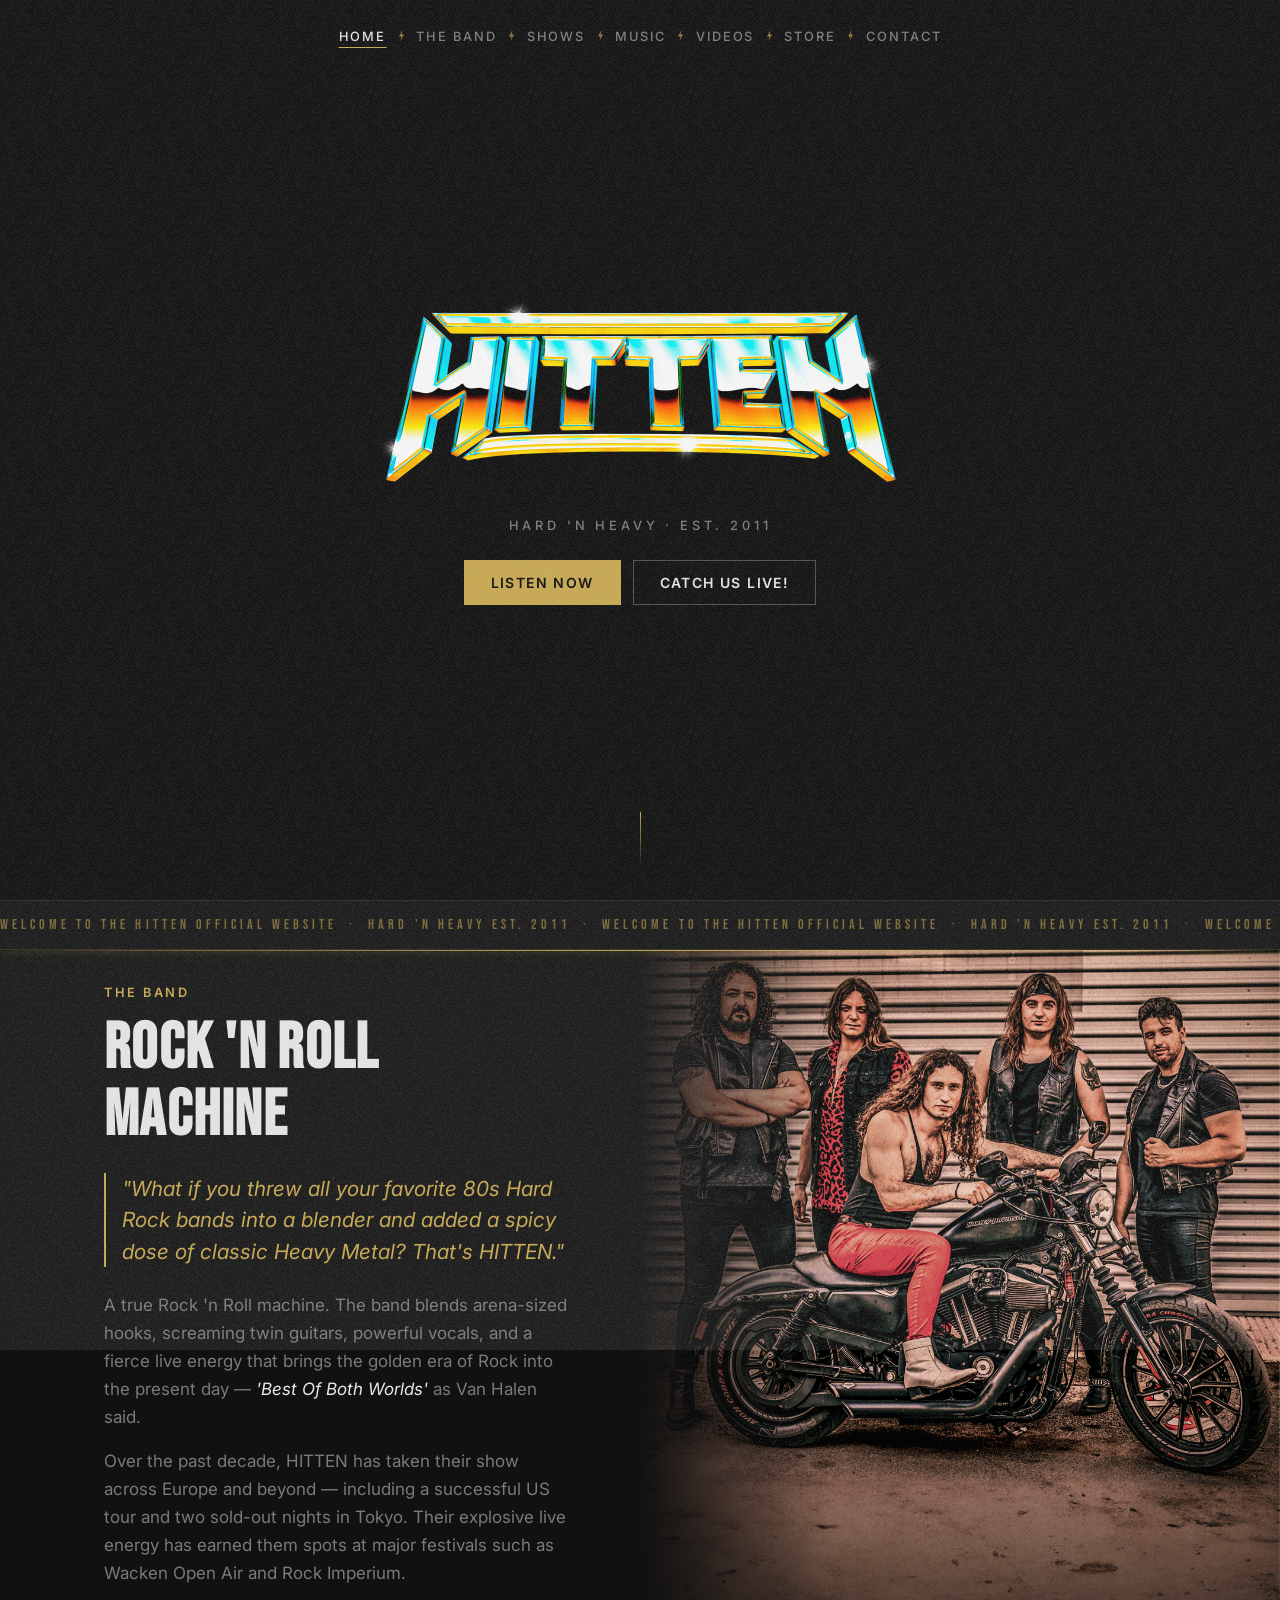
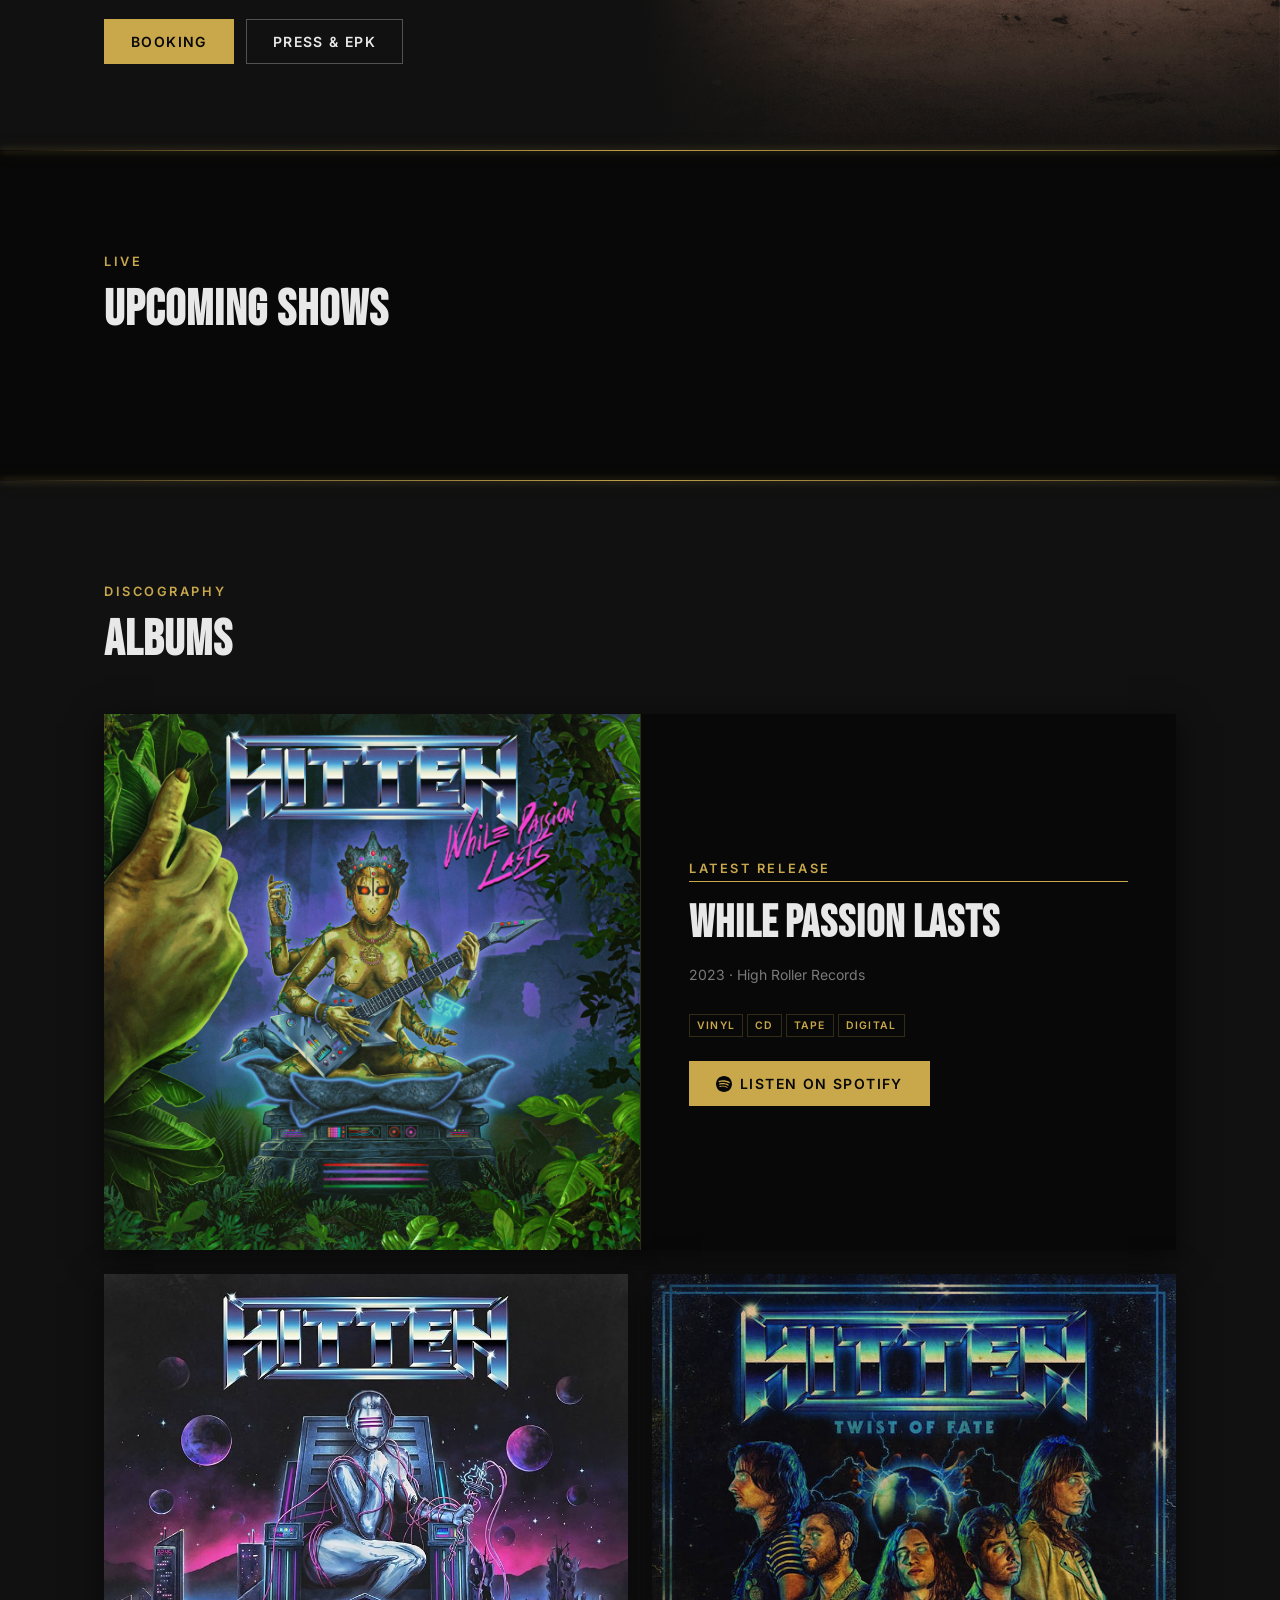
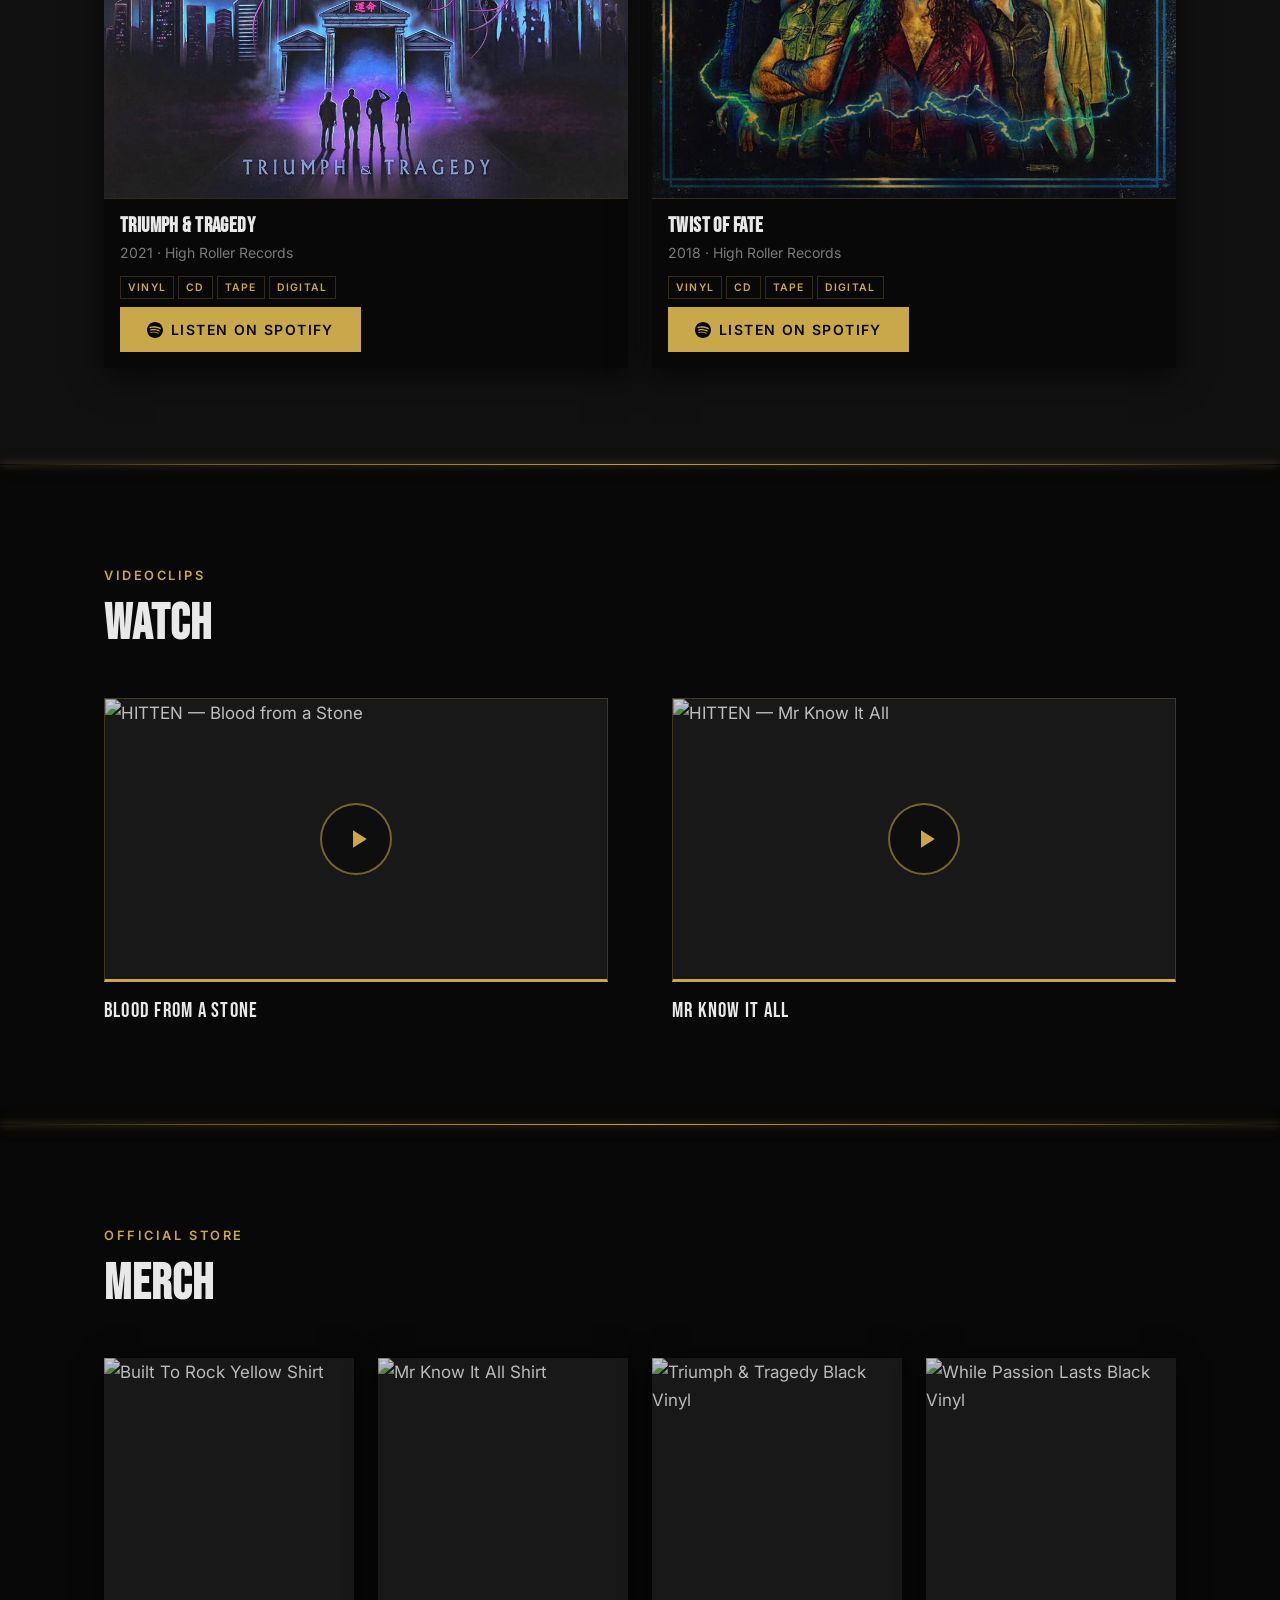
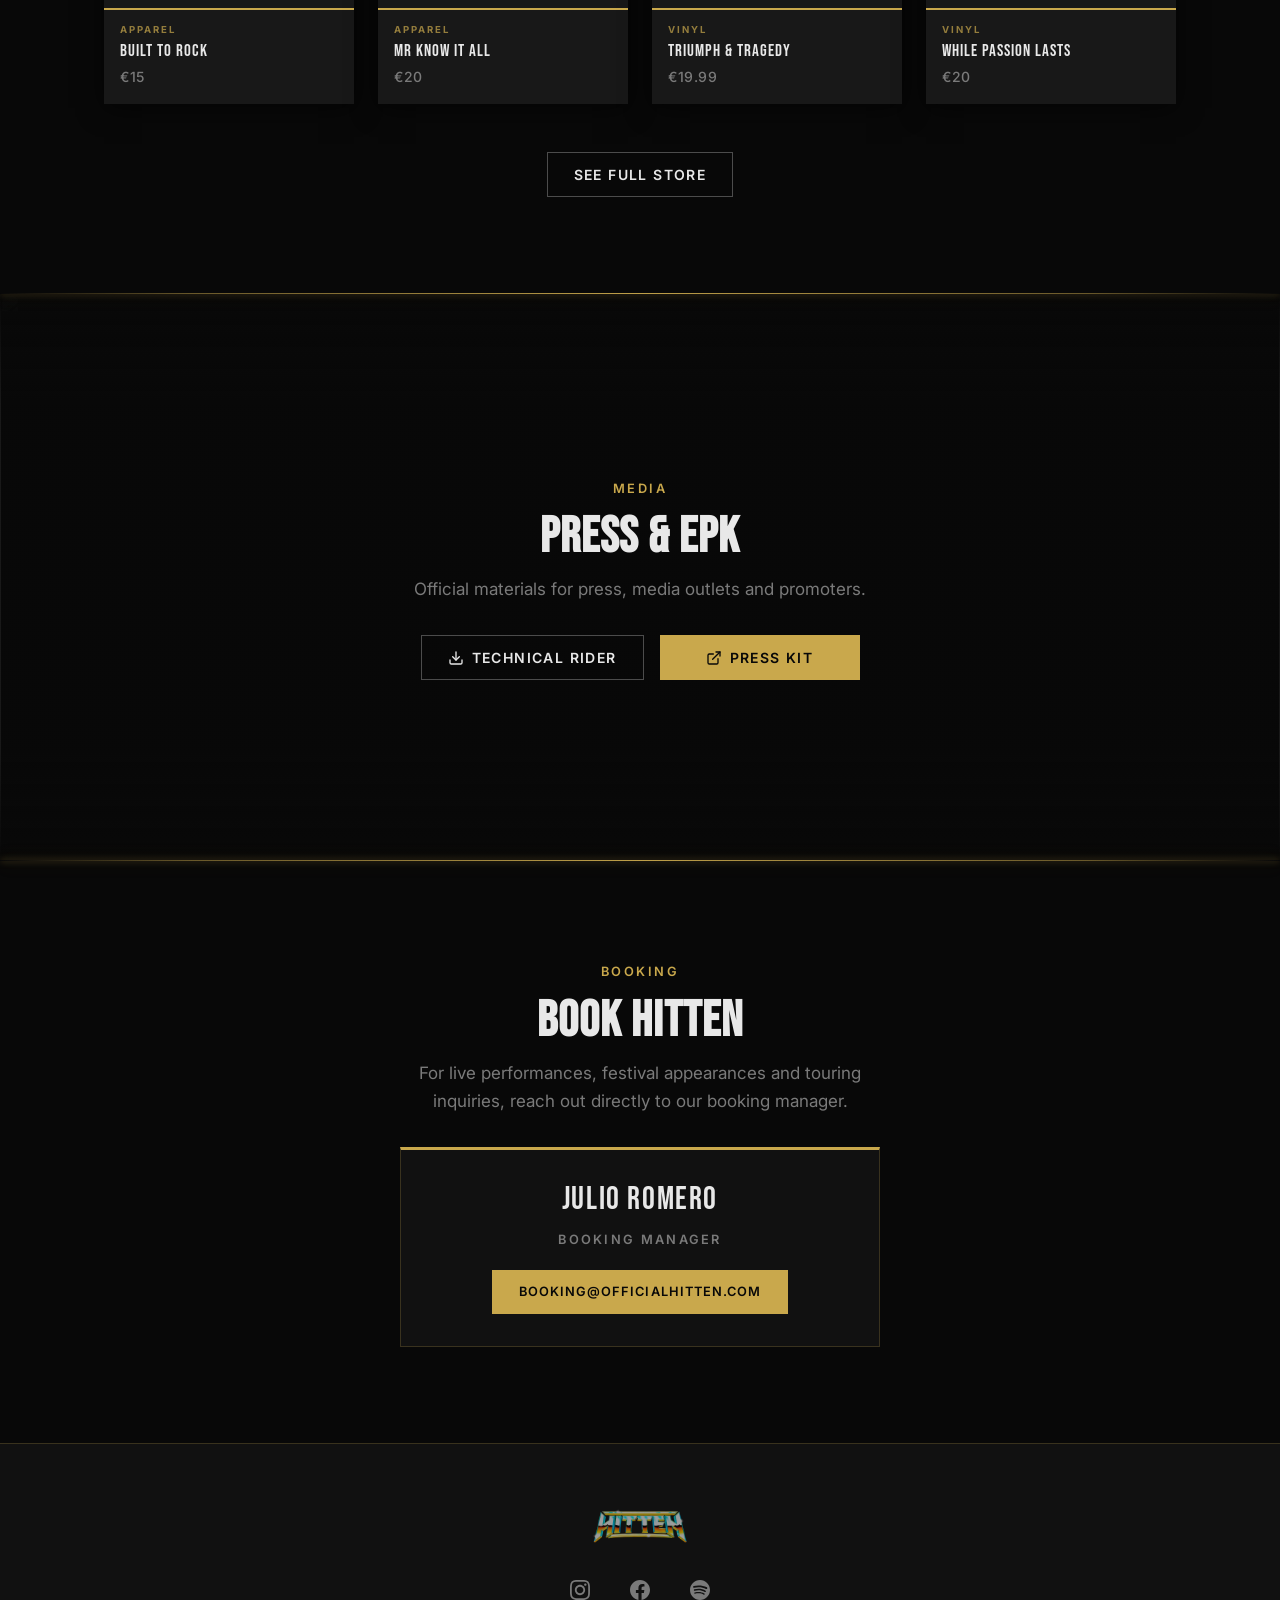
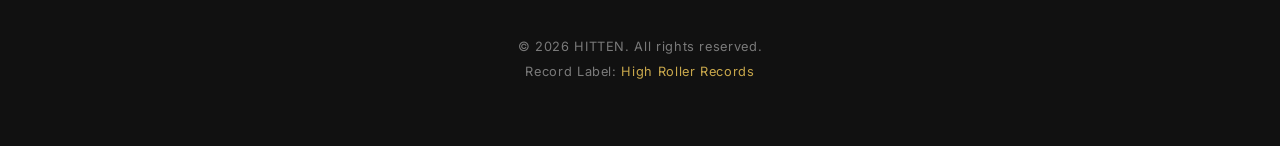
==== index.html @ b56bbcdf "Mobile: añadir nav hamburguesa con label Menu centrado y menú translúcido - Eliminar regla que ocult" ====
<!DOCTYPE html>
<html lang="en">
<head>
    <meta charset="UTF-8">
    <meta name="viewport" content="width=device-width, initial-scale=1.0">
    <title>HITTEN — Official Site</title>
    <meta name="description" content="Official website of HITTEN — Heavy Metal from Madrid. Albums, live shows, and more.">
    <meta property="og:title" content="HITTEN — Official Site">
    <meta property="og:description" content="Official website of HITTEN — Heavy Metal from Madrid. Albums, live shows, and more.">
    <meta property="og:image" content="https://www.officialhitten.com/assets/2.jpg">
    <meta property="og:url" content="https://www.officialhitten.com">
    <meta property="og:type" content="website">
    <link rel="preconnect" href="https://fonts.googleapis.com">
    <link rel="preconnect" href="https://fonts.gstatic.com" crossorigin>
    <link href="https://fonts.googleapis.com/css2?family=Bebas+Neue&family=Inter:wght@300;400;500;600&display=swap" rel="stylesheet">
    <link rel="preload" as="image" href="assets/logoweb.png">
    <link rel="stylesheet" href="style.css">
</head>
<body>

    <!-- ═══ NAVBAR ═══ -->
    <nav id="navbar" role="navigation" aria-label="Main navigation">
        <div class="nav-inner">
            <ul class="nav-links" role="list">
                <li><a href="#home"   class="nav-link">Home</a></li>
                <li class="nav-bolt" aria-hidden="true"><svg width="6" height="11" viewBox="0 0 6 11" fill="currentColor"><path d="M3.8 0 .5 6.5H3L1.8 11 5.5 4.5H3L3.8 0Z"/></svg></li>
                <li><a href="#bio"    class="nav-link">The Band</a></li>
                <li class="nav-bolt" aria-hidden="true"><svg width="6" height="11" viewBox="0 0 6 11" fill="currentColor"><path d="M3.8 0 .5 6.5H3L1.8 11 5.5 4.5H3L3.8 0Z"/></svg></li>
                <li><a href="#shows"  class="nav-link">Shows</a></li>
                <li class="nav-bolt" aria-hidden="true"><svg width="6" height="11" viewBox="0 0 6 11" fill="currentColor"><path d="M3.8 0 .5 6.5H3L1.8 11 5.5 4.5H3L3.8 0Z"/></svg></li>
                <li><a href="#music"  class="nav-link">Music</a></li>
                <li class="nav-bolt" aria-hidden="true"><svg width="6" height="11" viewBox="0 0 6 11" fill="currentColor"><path d="M3.8 0 .5 6.5H3L1.8 11 5.5 4.5H3L3.8 0Z"/></svg></li>
                <li><a href="#videos" class="nav-link">Videos</a></li>
                <li class="nav-bolt" aria-hidden="true"><svg width="6" height="11" viewBox="0 0 6 11" fill="currentColor"><path d="M3.8 0 .5 6.5H3L1.8 11 5.5 4.5H3L3.8 0Z"/></svg></li>
                <li><a href="#merch" class="nav-link">Store</a></li>
                <li class="nav-bolt" aria-hidden="true"><svg width="6" height="11" viewBox="0 0 6 11" fill="currentColor"><path d="M3.8 0 .5 6.5H3L1.8 11 5.5 4.5H3L3.8 0Z"/></svg></li>
                <li><a href="#booking" class="nav-link">Contact</a></li>
            </ul>
            <button class="nav-burger" id="navBurger"
                    aria-label="Open menu"
                    aria-expanded="false"
                    aria-controls="mobileMenu">
                <span class="burger-icon">
                    <span></span><span></span><span></span>
                </span>
                <span class="burger-label">Menu</span>
            </button>
        </div>
    </nav>

    <!-- ═══ MOBILE MENU ═══ -->
    <div class="mobile-menu" id="mobileMenu" aria-hidden="true">
        <ul role="list">
            <li><a href="#bio"    class="mobile-link">The Band</a></li>
            <li><a href="#shows"  class="mobile-link">Shows</a></li>
            <li><a href="#music"  class="mobile-link">Music</a></li>
            <li><a href="#videos" class="mobile-link">Videos</a></li>
            <li><a href="#merch"    class="mobile-link">Store</a></li>
            <li><a href="#booking"  class="mobile-link">Contact</a></li>
        </ul>
        <div class="mobile-socials">
            <a href="https://www.instagram.com/hittenofficial/" target="_blank" rel="noopener" aria-label="Instagram">Instagram</a>
            <a href="https://www.facebook.com/hittenofficial/" target="_blank" rel="noopener" aria-label="Facebook">Facebook</a>
            <a href="https://open.spotify.com/intl-es/artist/78LVpk0xhPtf6ptfZjaw5h" target="_blank" rel="noopener" aria-label="Spotify">Spotify</a>
        </div>
    </div>

    <main>

        <!-- ═══ HERO ═══ -->
        <section id="home" class="hero">
            <video class="hero-video" autoplay muted loop playsinline preload="auto">
                <source src="assets/video/background2.mp4" type="video/mp4">
            </video>
            <div class="hero-overlay"></div>
            <div class="hero-content">
                <img src="assets/logoweb.png"
                     alt="HITTEN"
                     class="hero-logo"
                     loading="eager">
                <p class="hero-sub">Hard 'n Heavy · Est. 2011</p>
                <div class="hero-actions">
                    <a href="#music" class="btn btn-primary">Listen Now</a>
                    <a href="#shows" class="btn btn-outline">Catch Us Live!</a>
                </div>
            </div>
            <a href="#bio" class="scroll-cue" aria-label="Scroll down">
                <div class="scroll-cue-line"></div>
            </a>
        </section>

        <!-- ═══ MARQUEE ═══ -->
        <div class="marquee-bar" aria-hidden="true">
            <div class="marquee-track">
                <span>Welcome to the HITTEN official website&nbsp;&nbsp;·&nbsp;&nbsp;Hard 'n Heavy EST. 2011&nbsp;&nbsp;·&nbsp;&nbsp;Welcome to the HITTEN official website&nbsp;&nbsp;·&nbsp;&nbsp;Hard 'n Heavy EST. 2011&nbsp;&nbsp;·&nbsp;&nbsp;Welcome to the HITTEN official website&nbsp;&nbsp;·&nbsp;&nbsp;Hard 'n Heavy EST. 2011&nbsp;&nbsp;·&nbsp;&nbsp;</span>
                <span>Welcome to the HITTEN official website&nbsp;&nbsp;·&nbsp;&nbsp;Hard 'n Heavy EST. 2011&nbsp;&nbsp;·&nbsp;&nbsp;Welcome to the HITTEN official website&nbsp;&nbsp;·&nbsp;&nbsp;Hard 'n Heavy EST. 2011&nbsp;&nbsp;·&nbsp;&nbsp;Welcome to the HITTEN official website&nbsp;&nbsp;·&nbsp;&nbsp;Hard 'n Heavy EST. 2011&nbsp;&nbsp;·&nbsp;&nbsp;</span>
            </div>
        </div>

        <!-- ═══ BIO ═══ -->
        <section id="bio" class="bio section">
            <div class="bio-inner">
                <div class="bio-text reveal">
                    <span class="label">The Band</span>
                    <h2>Rock 'n Roll<br>Machine</h2>
                    <blockquote class="bio-quote">
                        "What if you threw all your favorite 80s Hard Rock bands into a blender and added a spicy dose of classic Heavy Metal? That's HITTEN."
                    </blockquote>
                    <p>A true Rock 'n Roll machine. The band blends arena-sized hooks, screaming twin guitars, powerful vocals, and a fierce live energy that brings the golden era of Rock into the present day — <em>'Best Of Both Worlds'</em> as Van Halen said.</p>
                    <p>Over the past decade, HITTEN has taken their show across Europe and beyond — including a successful US tour and two sold-out nights in Tokyo. Their explosive live energy has earned them spots at major festivals such as Wacken Open Air and Rock Imperium.</p>
                    <div class="bio-actions">
                        <a href="#booking" class="btn btn-primary">Booking</a>
                        <a href="#press" class="btn btn-outline">Press & EPK</a>
                    </div>
                </div>
                <div class="bio-photo reveal reveal-delay">
                    <img src="assets/theband.png" alt="HITTEN band photo" loading="lazy">
                    <div class="bio-photo-fade"></div>
                </div>
            </div>
        </section>

        <!-- ═══ SHOWS ═══ -->
        <section id="shows" class="shows section">
            <div class="container">
                <div class="section-header reveal">
                    <span class="label">Live</span>
                    <h2>Upcoming Shows</h2>
                </div>
                <div class="shows-body reveal">
                    <div class="bit-widget-initializer"
                         data-artist-name="hitten"
                         data-display-local-dates="false"
                         data-display-past-dates="false"
                         data-auto-style="false"
                         data-link-color="#c9a84c"
                         data-background-color="rgba(0,0,0,0)"
                         data-display-limit="15"
                         data-link-text-color="#c9a84c"
                         data-display-lineup="true"
                         data-display-start-time="true"
                         data-social-share-icon="false"
                         data-advanced-settings="false"
                         data-lang="en"
                         data-font-color="#e8e8e8"
                         data-text-color="#e8e8e8"
                         data-widget-background-color="rgba(0,0,0,0)"
                         data-id="hitten"
                         data-background-flat="true"
                         data-background-gradient="false"
                         data-display-avatar="false">
                    </div>
                </div>
            </div>
        </section>

        <!-- ═══ MUSIC ═══ -->
        <section id="music" class="music section">
            <div class="container">
                <div class="section-header reveal">
                    <span class="label">Discography</span>
                    <h2>Albums</h2>
                </div>
                <div class="albums-grid">

                    <!-- FEATURED: álbum más reciente -->
                    <article class="album-card album-featured reveal">
                        <div class="album-cover">
                            <img src="assets/albums/a3026073708_10.jpg" alt="While Passion Lasts" loading="lazy">
                        </div>
                        <div class="album-info">
                            <span class="album-badge">Latest Release</span>
                            <h3>While Passion Lasts</h3>
                            <span class="album-meta">2023 · High Roller Records</span>
                            <div class="album-formats">
                                <span class="format-tag">Vinyl</span>
                                <span class="format-tag">CD</span>
                                <span class="format-tag">Tape</span>
                                <span class="format-tag">Digital</span>
                            </div>
                            <a href="https://open.spotify.com/intl-es/artist/78LVpk0xhPtf6ptfZjaw5h"
                               target="_blank" rel="noopener"
                               class="btn btn-primary album-cta">
                                <svg viewBox="0 0 24 24" fill="currentColor" aria-hidden="true" width="16" height="16"><path d="M12 0C5.4 0 0 5.4 0 12s5.4 12 12 12 12-5.4 12-12S18.66 0 12 0zm5.521 17.34c-.24.359-.66.48-1.021.24-2.82-1.74-6.36-2.101-10.561-1.141-.418.122-.779-.179-.899-.539-.12-.421.18-.78.54-.9 4.56-1.021 8.52-.6 11.64 1.32.42.18.479.659.301 1.02zm1.44-3.3c-.301.42-.841.6-1.262.3-3.239-1.98-8.159-2.58-11.939-1.38-.479.12-1.02-.12-1.14-.6-.12-.48.12-1.021.6-1.141C9.6 9.9 15 10.561 18.72 12.84c.361.181.54.78.241 1.2zm.12-3.36C15.24 8.4 8.82 8.16 5.16 9.301c-.6.179-1.2-.181-1.38-.721-.18-.601.18-1.2.72-1.381 4.26-1.26 11.28-1.02 15.721 1.621.539.3.719 1.02.419 1.56-.299.421-1.02.599-1.559.3z"/></svg>
                                Listen on Spotify
                            </a>
                        </div>
                    </article>

                    <!-- Triumph & Tragedy -->
                    <article class="album-card reveal reveal-delay">
                        <div class="album-cover">
                            <img src="assets/albums/triumph.jpg" alt="Triumph &amp; Tragedy" loading="lazy">
                        </div>
                        <div class="album-info">
                            <h3>Triumph &amp; Tragedy</h3>
                            <span class="album-meta">2021 · High Roller Records</span>
                            <div class="album-formats">
                                <span class="format-tag">Vinyl</span>
                                <span class="format-tag">CD</span>
                                <span class="format-tag">Tape</span>
                                <span class="format-tag">Digital</span>
                            </div>
                            <a href="https://open.spotify.com/intl-es/artist/78LVpk0xhPtf6ptfZjaw5h" target="_blank" rel="noopener" class="btn btn-primary album-cta">
                                <svg viewBox="0 0 24 24" fill="currentColor" aria-hidden="true" width="16" height="16"><path d="M12 0C5.4 0 0 5.4 0 12s5.4 12 12 12 12-5.4 12-12S18.66 0 12 0zm5.521 17.34c-.24.359-.66.48-1.021.24-2.82-1.74-6.36-2.101-10.561-1.141-.418.122-.779-.179-.899-.539-.12-.421.18-.78.54-.9 4.56-1.021 8.52-.6 11.64 1.32.42.18.479.659.301 1.02zm1.44-3.3c-.301.42-.841.6-1.262.3-3.239-1.98-8.159-2.58-11.939-1.38-.479.12-1.02-.12-1.14-.6-.12-.48.12-1.021.6-1.141C9.6 9.9 15 10.561 18.72 12.84c.361.181.54.78.241 1.2zm.12-3.36C15.24 8.4 8.82 8.16 5.16 9.301c-.6.179-1.2-.181-1.38-.721-.18-.601.18-1.2.72-1.381 4.26-1.26 11.28-1.02 15.721 1.621.539.3.719 1.02.419 1.56-.299.421-1.02.599-1.559.3z"/></svg>
                                Listen on Spotify
                            </a>
                        </div>
                    </article>

                    <!-- Twist of Fate -->
                    <article class="album-card reveal reveal-delay-2">
                        <div class="album-cover">
                            <img src="assets/albums/twist.jpg" alt="Twist of Fate" loading="lazy">
                        </div>
                        <div class="album-info">
                            <h3>Twist of Fate</h3>
                            <span class="album-meta">2018 · High Roller Records</span>
                            <div class="album-formats">
                                <span class="format-tag">Vinyl</span>
                                <span class="format-tag">CD</span>
                                <span class="format-tag">Tape</span>
                                <span class="format-tag">Digital</span>
                            </div>
                            <a href="https://open.spotify.com/intl-es/artist/78LVpk0xhPtf6ptfZjaw5h" target="_blank" rel="noopener" class="btn btn-primary album-cta">
                                <svg viewBox="0 0 24 24" fill="currentColor" aria-hidden="true" width="16" height="16"><path d="M12 0C5.4 0 0 5.4 0 12s5.4 12 12 12 12-5.4 12-12S18.66 0 12 0zm5.521 17.34c-.24.359-.66.48-1.021.24-2.82-1.74-6.36-2.101-10.561-1.141-.418.122-.779-.179-.899-.539-.12-.421.18-.78.54-.9 4.56-1.021 8.52-.6 11.64 1.32.42.18.479.659.301 1.02zm1.44-3.3c-.301.42-.841.6-1.262.3-3.239-1.98-8.159-2.58-11.939-1.38-.479.12-1.02-.12-1.14-.6-.12-.48.12-1.021.6-1.141C9.6 9.9 15 10.561 18.72 12.84c.361.181.54.78.241 1.2zm.12-3.36C15.24 8.4 8.82 8.16 5.16 9.301c-.6.179-1.2-.181-1.38-.721-.18-.601.18-1.2.72-1.381 4.26-1.26 11.28-1.02 15.721 1.621.539.3.719 1.02.419 1.56-.299.421-1.02.599-1.559.3z"/></svg>
                                Listen on Spotify
                            </a>
                        </div>
                    </article>

                </div>
            </div>
        </section>

        <!-- ═══ VIDEOS ═══ -->
        <section id="videos" class="videos section">
            <div class="container">
                <div class="section-header reveal">
                    <span class="label">Videoclips</span>
                    <h2>Watch</h2>
                </div>
                <div class="videos-grid reveal">
                    <div class="video-item">
                        <div class="video-wrap">
                            <div class="video-facade" data-yt="QdadtnK2VJY">
                                <img src="https://img.youtube.com/vi/QdadtnK2VJY/maxresdefault.jpg"
                                     alt="HITTEN — Blood from a Stone"
                                     class="video-thumb">
                                <button class="video-play" aria-label="Play video">
                                    <span class="video-play-ring">
                                        <svg viewBox="0 0 24 24" fill="currentColor" aria-hidden="true">
                                            <path d="M8 5v14l11-7z"/>
                                        </svg>
                                    </span>
                                </button>
                            </div>
                        </div>
                        <p class="video-title">Blood from a Stone</p>
                    </div>
                    <div class="video-item">
                        <div class="video-wrap">
                            <div class="video-facade" data-yt="LeOdlYlMnc0">
                                <img src="https://img.youtube.com/vi/LeOdlYlMnc0/maxresdefault.jpg"
                                     alt="HITTEN — Mr Know It All"
                                     class="video-thumb">
                                <button class="video-play" aria-label="Play video">
                                    <span class="video-play-ring">
                                        <svg viewBox="0 0 24 24" fill="currentColor" aria-hidden="true">
                                            <path d="M8 5v14l11-7z"/>
                                        </svg>
                                    </span>
                                </button>
                            </div>
                        </div>
                        <p class="video-title">Mr Know It All</p>
                    </div>
                </div>
            </div>
        </section>

        <!-- ═══ MERCH ═══ -->
        <section id="merch" class="merch section">
            <div class="container">
                <div class="section-header reveal">
                    <span class="label">Official Store</span>
                    <h2>Merch</h2>
                </div>
                <div class="merch-grid reveal">
                    <a href="https://hittenofficial.bandcamp.com/merch/built-to-rock-yellow" target="_blank" rel="noopener" class="merch-item">
                        <div class="merch-img-wrap">
                            <img src="https://f4.bcbits.com/img/0028814576_10.jpg" alt="Built To Rock Yellow Shirt" loading="lazy">
                        </div>
                        <div class="merch-info">
                            <span class="merch-tag">Apparel</span>
                            <p class="merch-name">Built To Rock</p>
                            <p class="merch-price">€15</p>
                        </div>
                    </a>
                    <a href="https://hittenofficial.bandcamp.com/merch/mr-know-it-all" target="_blank" rel="noopener" class="merch-item">
                        <div class="merch-img-wrap">
                            <img src="https://f4.bcbits.com/img/0033478578_10.jpg" alt="Mr Know It All Shirt" loading="lazy">
                        </div>
                        <div class="merch-info">
                            <span class="merch-tag">Apparel</span>
                            <p class="merch-name">Mr Know It All</p>
                            <p class="merch-price">€20</p>
                        </div>
                    </a>
                    <a href="https://hittenofficial.bandcamp.com/album/triumph-tragedy" target="_blank" rel="noopener" class="merch-item">
                        <div class="merch-img-wrap">
                            <img src="https://f4.bcbits.com/img/0025380350_10.jpg" alt="Triumph & Tragedy Black Vinyl" loading="lazy">
                        </div>
                        <div class="merch-info">
                            <span class="merch-tag">Vinyl</span>
                            <p class="merch-name">Triumph & Tragedy</p>
                            <p class="merch-price">€19.99</p>
                        </div>
                    </a>
                    <a href="https://hittenofficial.bandcamp.com/album/while-passion-lasts" target="_blank" rel="noopener" class="merch-item">
                        <div class="merch-img-wrap">
                            <img src="https://f4.bcbits.com/img/0033478461_10.jpg" alt="While Passion Lasts Black Vinyl" loading="lazy">
                        </div>
                        <div class="merch-info">
                            <span class="merch-tag">Vinyl</span>
                            <p class="merch-name">While Passion Lasts</p>
                            <p class="merch-price">€20</p>
                        </div>
                    </a>
                </div>
                <div class="merch-footer reveal">
                    <a href="https://hittenofficial.bandcamp.com/merch" target="_blank" rel="noopener" class="btn btn-outline">
                        See Full Store
                    </a>
                </div>
            </div>
        </section>

        <!-- ═══ PRESS / EPK ═══ -->
        <section id="press" class="press section">
            <div class="press-bg" aria-hidden="true">
                <img src="assets/HITTEN FOTO 3.jpg" alt="" class="press-bg-img" loading="lazy">
                <div class="press-bg-overlay"></div>
            </div>
            <div class="container press-container">
                <div class="press-inner reveal">
                    <div class="press-header">
                        <span class="label">Media</span>
                        <h2>Press & EPK</h2>
                        <p class="press-desc">Official materials for press, media outlets and promoters.</p>
                    </div>
                    <div class="press-downloads">
                        <a href="assets/docs/Hitten Tech Rider 2026.pdf" download class="btn btn-outline press-dl">
                            <svg width="16" height="16" viewBox="0 0 24 24" fill="none" stroke="currentColor" stroke-width="2" stroke-linecap="round" stroke-linejoin="round" aria-hidden="true">
                                <path d="M21 15v4a2 2 0 0 1-2 2H5a2 2 0 0 1-2-2v-4"/>
                                <polyline points="7 10 12 15 17 10"/>
                                <line x1="12" y1="15" x2="12" y2="3"/>
                            </svg>
                            Technical Rider
                        </a>
                        <a href="epk.html" target="_blank" class="btn btn-primary press-dl">
                            <svg width="16" height="16" viewBox="0 0 24 24" fill="none" stroke="currentColor" stroke-width="2" stroke-linecap="round" stroke-linejoin="round" aria-hidden="true">
                                <path d="M18 13v6a2 2 0 0 1-2 2H5a2 2 0 0 1-2-2V8a2 2 0 0 1 2-2h6"/>
                                <polyline points="15 3 21 3 21 9"/>
                                <line x1="10" y1="14" x2="21" y2="3"/>
                            </svg>
                            Press Kit
                        </a>
                    </div>
                </div>
            </div>
        </section>

        <!-- ═══ BOOKING ═══ -->
        <section id="booking" class="booking section">
            <div class="container">
                <div class="booking-inner reveal">
                    <div class="booking-header">
                        <span class="label">Booking</span>
                        <h2>Book HITTEN</h2>
                        <p>For live performances, festival appearances and touring inquiries, reach out directly to our booking manager.</p>
                    </div>
                    <div class="booking-card">
                        <p class="booking-name">Julio Romero</p>
                        <p class="booking-role muted">Booking Manager</p>
                        <a href="mailto:booking@officialhitten.com" class="btn btn-primary booking-cta">
                            booking@officialhitten.com
                        </a>
                    </div>
                </div>
            </div>
        </section>

    </main>

    <!-- ═══ FOOTER ═══ -->
    <footer class="footer">
        <div class="container">
            <a href="#home" class="footer-logo-link" aria-label="Back to top">
                <img src="assets/logoweb.png" alt="HITTEN" class="footer-logo" loading="lazy">
            </a>
            <nav class="social-nav" aria-label="Social media links">
                <a href="https://www.instagram.com/hittenofficial/" target="_blank" rel="noopener" aria-label="Instagram">
                    <svg viewBox="0 0 24 24" fill="currentColor" aria-hidden="true"><path d="M12 2.163c3.204 0 3.584.012 4.85.07 3.252.148 4.771 1.691 4.919 4.919.058 1.265.069 1.645.069 4.849 0 3.205-.012 3.584-.069 4.849-.149 3.225-1.664 4.771-4.919 4.919-1.266.058-1.644.07-4.85.07-3.204 0-3.584-.012-4.849-.07-3.26-.149-4.771-1.699-4.919-4.92-.058-1.265-.07-1.644-.07-4.849 0-3.204.013-3.583.07-4.849.149-3.227 1.664-4.771 4.919-4.919 1.266-.057 1.645-.069 4.849-.069zm0-2.163c-3.259 0-3.667.014-4.947.072-4.358.2-6.78 2.618-6.98 6.98-.059 1.281-.073 1.689-.073 4.948 0 3.259.014 3.668.072 4.948.2 4.358 2.618 6.78 6.98 6.98 1.281.058 1.689.072 4.948.072 3.259 0 3.668-.014 4.948-.072 4.354-.2 6.782-2.618 6.979-6.98.059-1.28.073-1.689.073-4.948 0-3.259-.014-3.667-.072-4.947-.196-4.354-2.617-6.78-6.979-6.98-1.281-.059-1.69-.073-4.949-.073zm0 5.838c-3.403 0-6.162 2.759-6.162 6.162s2.759 6.163 6.162 6.163 6.162-2.759 6.162-6.163c0-3.403-2.759-6.162-6.162-6.162zm0 10.162c-2.209 0-4-1.79-4-4 0-2.209 1.791-4 4-4s4 1.791 4 4c0 2.21-1.791 4-4 4zm6.406-11.845c-.796 0-1.441.645-1.441 1.44s.645 1.44 1.441 1.44c.795 0 1.439-.645 1.439-1.44s-.644-1.44-1.439-1.44z"/></svg>
                </a>
                <a href="https://www.facebook.com/hittenofficial/" target="_blank" rel="noopener" aria-label="Facebook">
                    <svg viewBox="0 0 24 24" fill="currentColor" aria-hidden="true"><path d="M24 12.073c0-6.627-5.373-12-12-12s-12 5.373-12 12c0 5.99 4.388 10.954 10.125 11.854v-8.385H7.078v-3.47h3.047V9.43c0-3.007 1.792-4.669 4.533-4.669 1.312 0 2.686.235 2.686.235v2.953H15.83c-1.491 0-1.956.925-1.956 1.874v2.25h3.328l-.532 3.47h-2.796v8.385C19.612 23.027 24 18.062 24 12.073z"/></svg>
                </a>
                <a href="https://open.spotify.com/intl-es/artist/78LVpk0xhPtf6ptfZjaw5h" target="_blank" rel="noopener" aria-label="Spotify">
                    <svg viewBox="0 0 24 24" fill="currentColor" aria-hidden="true"><path d="M12 0C5.4 0 0 5.4 0 12s5.4 12 12 12 12-5.4 12-12S18.66 0 12 0zm5.521 17.34c-.24.359-.66.48-1.021.24-2.82-1.74-6.36-2.101-10.561-1.141-.418.122-.779-.179-.899-.539-.12-.421.18-.78.54-.9 4.56-1.021 8.52-.6 11.64 1.32.42.18.479.659.301 1.02zm1.44-3.3c-.301.42-.841.6-1.262.3-3.239-1.98-8.159-2.58-11.939-1.38-.479.12-1.02-.12-1.14-.6-.12-.48.12-1.021.6-1.141C9.6 9.9 15 10.561 18.72 12.84c.361.181.54.78.241 1.2zm.12-3.36C15.24 8.4 8.82 8.16 5.16 9.301c-.6.179-1.2-.181-1.38-.721-.18-.601.18-1.2.72-1.381 4.26-1.26 11.28-1.02 15.721 1.621.539.3.719 1.02.419 1.56-.299.421-1.02.599-1.559.3z"/></svg>
                </a>
            </nav>
            <div style="display: flex; flex-direction: column; gap: 4px; text-align: center;">
                <p class="footer-copy">© 2026 HITTEN. All rights reserved.</p>
                <p class="footer-copy">Record Label: <a href="https://www.hrrecords.de/" target="_blank" rel="noopener" style="color: var(--gold);">High Roller Records</a></p>
            </div>
        </div>
    </footer>

    <script charset="utf-8" src="https://widget.bandsintown.com/main.min.js"></script>
    <script src="script.js"></script>
</body>
</html>
---- style.css ----
/* ============================================================
   DESIGN TOKENS
   ============================================================ */
:root {
  /* Colors */
  --black:        #080808;
  --surface:      #111111;
  --surface-2:    #181818;
  --gold:         #c9a84c;
  --gold-dim:     rgba(201, 168, 76, 0.12);
  --gold-border:  rgba(201, 168, 76, 0.22);
  --text:         #e8e8e8;
  --text-muted:   #7a7a7a;

  /* Spacing (4px base) */
  --sp-1:   4px;
  --sp-2:   8px;
  --sp-3:   12px;
  --sp-4:   16px;
  --sp-6:   24px;
  --sp-8:   32px;
  --sp-12:  48px;
  --sp-16:  64px;
  --sp-24:  96px;

  /* Type */
  --font-display: 'Bebas Neue', sans-serif;
  --font-body:    'Inter', sans-serif;

  --text-xs:   clamp(0.7rem,   0.65rem + 0.2vw,  0.8rem);
  --text-sm:   clamp(0.8rem,   0.75rem + 0.2vw,  0.875rem);
  --text-base: clamp(1rem,     0.95rem + 0.2vw,  1.0625rem);
  --text-lg:   clamp(1.125rem, 1rem + 0.5vw,     1.3rem);
  --text-xl:   clamp(1.5rem,   1.2rem + 1vw,     2rem);
  --text-2xl:  clamp(2rem,     1.5rem + 2vw,     3.25rem);

  /* Misc */
  --nav-h:   72px;
  --ease:    cubic-bezier(0.25, 0.46, 0.45, 0.94);
  --ease-out: cubic-bezier(0.0, 0.0, 0.2, 1);
}

/* ============================================================
   RESET
   ============================================================ */
*, *::before, *::after {
  box-sizing: border-box;
  margin: 0;
  padding: 0;
}

html { font-size: 16px; }

@media (prefers-reduced-motion: reduce) {
  html { scroll-behavior: auto; }
  *, *::before, *::after {
    animation-duration: 0.01ms !important;
    transition-duration: 0.01ms !important;
  }
}

body {
  background-color: var(--black);
  color: var(--text);
  font-family: var(--font-body);
  font-size: var(--text-base);
  line-height: 1.65;
  -webkit-font-smoothing: antialiased;
  overflow-x: hidden;
}

img  { display: block; max-width: 100%; height: auto; }
ul   { list-style: none; }
a    { color: inherit; text-decoration: none; }

/* ============================================================
   LAYOUT
   ============================================================ */
.container {
  width: 100%;
  max-width: 1200px;
  margin-inline: auto;
  padding-inline: clamp(var(--sp-4), 5vw, var(--sp-16));
}

.section {
  position: relative;
  padding-block: clamp(var(--sp-16), 10vw, var(--sp-24));
}

section[id] {
  scroll-margin-top: var(--nav-h);
}

/* Neon gold separator at the top of every section */
.section::before {
  content: '';
  position: absolute;
  top: 0;
  left: 0;
  right: 0;
  height: 1px;
  background: linear-gradient(
    to right,
    transparent 0%,
    rgba(201, 168, 76, 0.5) 15%,
    rgba(201, 168, 76, 0.95) 50%,
    rgba(201, 168, 76, 0.5) 85%,
    transparent 100%
  );
  box-shadow:
    0 0 6px  rgba(201, 168, 76, 0.7),
    0 0 18px rgba(201, 168, 76, 0.35),
    0 0 40px rgba(201, 168, 76, 0.12);
  z-index: 2;
  pointer-events: none;
}

/* ============================================================
   TYPOGRAPHY
   ============================================================ */
h1, h2, h3 {
  font-family: var(--font-display);
  line-height: 1.05;
  letter-spacing: 0.02em;
  text-transform: uppercase;
}

h2 { font-size: var(--text-2xl); }
h3 { font-size: var(--text-xl); }

.label {
  display: inline-block;
  font-size: var(--text-xs);
  font-weight: 600;
  letter-spacing: 0.2em;
  text-transform: uppercase;
  color: var(--gold);
  margin-bottom: var(--sp-3);
}

.muted { color: var(--text-muted); }

.section-header { margin-bottom: clamp(var(--sp-8), 5vw, var(--sp-12)); }

/* ============================================================
   BUTTONS
   ============================================================ */
.btn {
  display: inline-flex;
  align-items: center;
  justify-content: center;
  gap: var(--sp-2);
  min-height: 44px;
  padding: 10px 26px;
  font-family: var(--font-body);
  font-size: var(--text-sm);
  font-weight: 600;
  letter-spacing: 0.1em;
  text-transform: uppercase;
  white-space: nowrap;
  cursor: pointer;
  transition: all 220ms var(--ease);
  border: 1.5px solid transparent;
  user-select: none;
  -webkit-tap-highlight-color: transparent;
}

.btn:focus-visible {
  outline: 2px solid var(--gold);
  outline-offset: 3px;
}

.btn-primary {
  background: var(--gold);
  color: var(--black);
  border-color: var(--gold);
}
.btn-primary:hover {
  background: transparent;
  color: var(--gold);
}

.btn-outline {
  background: transparent;
  color: var(--text);
  border-color: rgba(232, 232, 232, 0.3);
}
.btn-outline:hover {
  border-color: var(--gold);
  color: var(--gold);
}

.btn-sm {
  min-height: 36px;
  padding: 6px 18px;
  font-size: var(--text-xs);
}

/* ============================================================
   GRAIN OVERLAY
   ============================================================ */
body::after {
  content: '';
  position: fixed;
  inset: -50%;
  width: 200%;
  height: 200%;
  z-index: 9999;
  pointer-events: none;
  opacity: 0.22;
  background-image: url("data:image/svg+xml,%3Csvg viewBox='0 0 256 256' xmlns='http://www.w3.org/2000/svg'%3E%3Cfilter id='noise'%3E%3CfeTurbulence type='fractalNoise' baseFrequency='0.85' numOctaves='4' stitchTiles='stitch'/%3E%3C/filter%3E%3Crect width='100%25' height='100%25' filter='url(%23noise)'/%3E%3C/svg%3E");
  background-size: 160px 160px;
  background-repeat: repeat;
  animation: grain 6s steps(8) infinite;
}

@keyframes grain {
  0%   { transform: translate(0, 0); }
  15%  { transform: translate(-4%, -8%); }
  30%  { transform: translate(6%, -3%); }
  45%  { transform: translate(-3%, 7%); }
  60%  { transform: translate(5%, 3%); }
  75%  { transform: translate(-6%, -4%); }
  90%  { transform: translate(4%, 6%); }
  100% { transform: translate(0, 0); }
}

@media (prefers-reduced-motion: reduce) {
  body::after { animation: none; }
}

/* ============================================================
   MARQUEE
   ============================================================ */
.marquee-bar {
  overflow: hidden;
  background: var(--surface);
  border-top: 1px solid rgba(201, 168, 76, 0.15);
  border-bottom: 1px solid rgba(201, 168, 76, 0.15);
  padding: var(--sp-3) 0;
}

.marquee-track {
  display: flex;
  white-space: nowrap;
  animation: marquee 28s linear infinite;
}

.marquee-track span {
  font-family: var(--font-display);
  font-size: clamp(0.75rem, 1.2vw, 0.9rem);
  letter-spacing: 0.28em;
  text-transform: uppercase;
  color: var(--gold);
  opacity: 0.55;
  flex-shrink: 0;
}

@keyframes marquee {
  from { transform: translateX(0); }
  to   { transform: translateX(-50%); }
}

@media (prefers-reduced-motion: reduce) {
  .marquee-track { animation: none; }
}


/* ============================================================
   NAVBAR
   ============================================================ */
#navbar {
  position: fixed;
  top: 0;
  left: 0;
  right: 0;
  z-index: 100;
  height: var(--nav-h);
  transition: background 350ms var(--ease), border-color 350ms var(--ease);
  border-bottom: 1px solid transparent;
}

#navbar.scrolled {
  background: rgba(8, 8, 8, 0.94);
  backdrop-filter: blur(16px);
  -webkit-backdrop-filter: blur(16px);
  border-color: rgba(201, 168, 76, 0.1);
}

.nav-inner {
  height: 100%;
  max-width: 1200px;
  margin-inline: auto;
  padding-inline: clamp(var(--sp-4), 5vw, var(--sp-16));
  display: flex;
  align-items: center;
  justify-content: flex-end;
  position: relative;
}

@media (max-width: 767px) {
  .nav-inner { justify-content: center; }
}

@media (min-width: 768px) {
  .nav-links {
    position: absolute;
    left: 50%;
    transform: translateX(-50%);
  }
}


.nav-links {
  display: none;
  gap: var(--sp-3);
  align-items: center;
  white-space: nowrap;
}
@media (min-width: 768px) { .nav-links { display: flex; } }

.nav-link {
  font-size: var(--text-xs);
  font-weight: 500;
  letter-spacing: 0.15em;
  text-transform: uppercase;
  color: var(--text-muted);
  transition: color 200ms;
  position: relative;
  padding-bottom: 2px;
}
.nav-link::after {
  content: '';
  position: absolute;
  bottom: -2px;
  left: 0;
  width: 0;
  height: 1px;
  background: var(--gold);
  transition: width 220ms var(--ease);
}
.nav-link:hover,
.nav-link.active { color: var(--text); }
.nav-link:hover::after,
.nav-link.active::after { width: 100%; }

.nav-bolt {
  display: flex;
  align-items: center;
  color: var(--gold);
  opacity: 0.7;
  pointer-events: none;
  flex-shrink: 0;
}

/* Burger */
.nav-burger {
  display: flex;
  flex-direction: row;
  align-items: center;
  gap: 10px;
  height: 44px;
  background: none;
  border: none;
  cursor: pointer;
  padding: var(--sp-2);
  -webkit-tap-highlight-color: transparent;
}
@media (min-width: 768px) { .nav-burger { display: none; } }

.burger-icon {
  display: flex;
  flex-direction: column;
  justify-content: center;
  gap: 5px;
  width: 20px;
  flex-shrink: 0;
}

.burger-icon span {
  display: block;
  height: 1.5px;
  background: var(--text);
  transition: all 260ms var(--ease);
  transform-origin: center;
}
.nav-burger.open .burger-icon span:nth-child(1) { transform: translateY(6.5px) rotate(45deg); }
.nav-burger.open .burger-icon span:nth-child(2) { opacity: 0; transform: scaleX(0); }
.nav-burger.open .burger-icon span:nth-child(3) { transform: translateY(-6.5px) rotate(-45deg); }

.burger-label {
  font-size: var(--text-xs);
  font-weight: 600;
  letter-spacing: 0.18em;
  text-transform: uppercase;
  color: var(--text);
  transition: opacity 200ms var(--ease);
}
.nav-burger.open .burger-label { opacity: 0; }

/* ============================================================
   MOBILE MENU
   ============================================================ */
.mobile-menu {
  position: fixed;
  inset: 0;
  z-index: 90;
  background: rgba(8, 8, 8, 0.87);
  backdrop-filter: blur(22px);
  -webkit-backdrop-filter: blur(22px);
  display: flex;
  flex-direction: column;
  align-items: center;
  justify-content: center;
  gap: var(--sp-12);
  opacity: 0;
  pointer-events: none;
  transition: opacity 320ms var(--ease);
}
.mobile-menu.open {
  opacity: 1;
  pointer-events: all;
}

.mobile-menu ul {
  display: flex;
  flex-direction: column;
  align-items: center;
  gap: var(--sp-4);
}

.mobile-link {
  font-family: var(--font-display);
  font-size: clamp(2.5rem, 8vw, 4rem);
  letter-spacing: 0.08em;
  text-transform: uppercase;
  color: var(--text);
  transition: color 200ms;
}
.mobile-link:hover,
.mobile-link:active { color: var(--gold); }

.mobile-socials {
  display: flex;
  gap: var(--sp-6);
}
.mobile-socials a {
  font-size: var(--text-xs);
  font-weight: 600;
  letter-spacing: 0.2em;
  color: var(--text-muted);
  transition: color 200ms;
}
.mobile-socials a:hover { color: var(--gold); }

/* ============================================================
   HERO
   ============================================================ */
.hero {
  position: relative;
  height: 100svh;
  min-height: 580px;
  display: flex;
  align-items: center;
  justify-content: center;
  overflow: hidden;
}

.hero-video {
  position: absolute;
  inset: 0;
  width: 100%;
  height: 100%;
  object-fit: cover;
  object-position: center;
  opacity: 0.55;
}

.hero-overlay {
  position: absolute;
  inset: 0;
  background:
    linear-gradient(to bottom,
      rgba(8,8,8,0.3)  0%,
      rgba(8,8,8,0.15) 35%,
      rgba(8,8,8,0.6)  70%,
      rgba(8,8,8,0.97) 100%),
    radial-gradient(ellipse at center,
      transparent 40%,
      rgba(8,8,8,0.5) 100%);
}

.hero-content {
  position: relative;
  z-index: 1;
  text-align: center;
  padding-inline: var(--sp-4);
  display: flex;
  flex-direction: column;
  align-items: center;
  gap: var(--sp-6);
}

.hero-logo {
  width: clamp(240px, 54vw, 560px);
  height: auto;
  animation: fadeUp 1s 0.2s var(--ease-out) both;
}

.hero-sub {
  font-size: var(--text-xs);
  font-weight: 500;
  letter-spacing: 0.3em;
  text-transform: uppercase;
  color: var(--text-muted);
  animation: fadeUp 1s 0.2s var(--ease-out) both;
}

.hero-actions {
  display: flex;
  flex-wrap: wrap;
  gap: var(--sp-3);
  justify-content: center;
  animation: fadeUp 1s 0.4s var(--ease-out) both;
}

/* Scroll cue */
.scroll-cue {
  position: absolute;
  bottom: var(--sp-8);
  left: 50%;
  transform: translateX(-50%);
  display: block;
  animation: fadeIn 1s 1.2s var(--ease-out) both;
}

.scroll-cue-line {
  width: 1px;
  height: 56px;
  background: linear-gradient(to bottom, var(--gold), transparent);
  animation: scrollPulse 2s 2s ease-in-out infinite;
}

@keyframes scrollPulse {
  0%   { opacity: 1; transform: scaleY(1); transform-origin: top; }
  50%  { opacity: 0.3; transform: scaleY(0.5); }
  100% { opacity: 1; transform: scaleY(1); }
}

/* ============================================================
   BIO
   ============================================================ */
.bio {
  background: var(--surface);
  padding-block: 0;
  overflow: hidden;
}

.bio-inner {
  display: grid;
  grid-template-columns: 1fr;
  min-height: 600px;
}

@media (min-width: 900px) {
  .bio-inner { grid-template-columns: 1fr 1fr; min-height: 700px; }
}

/* Text side */
.bio-text {
  display: flex;
  flex-direction: column;
  justify-content: flex-start;
  padding: clamp(var(--sp-6), 4vw, var(--sp-8)) clamp(var(--sp-6), 6vw, var(--sp-16));
  padding-left: clamp(var(--sp-4), 5vw, var(--sp-16));
  max-width: 680px;
}

@media (min-width: 1200px) {
  .bio-text { padding-left: calc((100vw - 1200px) / 2 + var(--sp-16)); }
}

.bio-text h2 {
  margin-bottom: var(--sp-6);
  font-size: clamp(2.5rem, 5vw, 4rem);
}

.bio-quote {
  font-size: var(--text-lg);
  font-style: italic;
  color: var(--gold);
  border-left: 2px solid var(--gold);
  padding-left: var(--sp-4);
  margin-bottom: var(--sp-6);
  line-height: 1.5;
}

.bio-text p {
  color: var(--text-muted);
  margin-bottom: var(--sp-4);
  max-width: 48ch;
}
.bio-text p:last-of-type { margin-bottom: 0; }
.bio-text em { color: var(--text); font-style: italic; }

.bio-actions {
  display: flex;
  gap: var(--sp-3);
  flex-wrap: wrap;
  margin-top: var(--sp-8);
}

/* Photo side */
.bio-photo {
  position: relative;
  overflow: hidden;
  min-height: 480px;
}

@media (min-width: 900px) {
  .bio-photo { min-height: unset; }
}

.bio-photo img {
  width: 100%;
  height: 100%;
  object-fit: cover;
  object-position: center top;
  display: block;
}

/* Gradient fade blending photo into text on desktop */
.bio-photo-fade {
  position: absolute;
  inset: 0;
  background: linear-gradient(
    to right,
    var(--surface) 0%,
    transparent 30%
  );
  pointer-events: none;
}

@media (max-width: 899px) {
  .bio-photo-fade {
    background: linear-gradient(
      to bottom,
      var(--surface) 0%,
      transparent 20%,
      transparent 80%,
      var(--surface) 100%
    );
  }
}

/* ============================================================
   SHOWS
   ============================================================ */
.shows { background: var(--black); }

.empty-state {
  text-align: center;
  padding: clamp(var(--sp-12), 8vw, var(--sp-24)) var(--sp-8);
  border: 1px solid var(--gold-border);
  background: var(--surface);
}
.empty-state p { margin-bottom: var(--sp-2); }
.empty-state .muted { margin-bottom: var(--sp-6); }
.empty-socials {
  display: flex;
  gap: var(--sp-3);
  justify-content: center;
}

/* ============================================================
   BANDSINTOWN WIDGET OVERRIDES
   ============================================================ */
.bit-widget {
  font-family: var(--font-body) !important;
  background: transparent !important;
}

.bit-widget .bit-event {
  border-bottom: 1px solid var(--gold-border) !important;
  background: transparent !important;
  padding: var(--sp-4) 0 !important;
}

.bit-widget .bit-event:first-child {
  border-top: 1px solid var(--gold-border) !important;
}

.bit-widget .bit-date,
.bit-widget .bit-venue,
.bit-widget .bit-location {
  color: var(--text) !important;
  font-family: var(--font-body) !important;
}

.bit-widget .bit-date {
  color: var(--gold) !important;
  font-weight: 600 !important;
}

.bit-widget a {
  color: var(--gold) !important;
  border-color: var(--gold-border) !important;
  transition: all 200ms !important;
}

.bit-widget a:hover {
  background: var(--gold) !important;
  color: var(--black) !important;
}

/* Botones Tickets y Request a Show */
.bit-widget .bit-offers.bit-button {
  background: transparent !important;
  background-color: transparent !important;
  border: 1.5px solid var(--gold) !important;
}

.bit-widget .bit-offers.bit-button .bit-offers-text {
  color: var(--gold) !important;
}

.bit-widget .bit-offers.bit-button:hover {
  background: var(--gold) !important;
}

.bit-widget .bit-offers.bit-button:hover .bit-offers-text {
  color: var(--black) !important;
}

.bit-widget .bit-play-my-city-button {
  background: transparent !important;
  background-color: transparent !important;
  border: 1.5px solid var(--gold) !important;
  color: var(--gold) !important;
}

.bit-widget .bit-play-my-city-button:hover {
  background: var(--gold) !important;
  color: var(--black) !important;
}

/* Hover en fila de concierto — texto negro sobre fondo dorado */
.bit-widget .bit-details:hover .bit-date,
.bit-widget .bit-details:hover .bit-startTime,
.bit-widget .bit-details:hover .bit-venue,
.bit-widget .bit-details:hover .bit-location,
.bit-widget .bit-details:hover span {
  color: var(--black) !important;
}

.bit-widget .bit-no-events-label {
  color: var(--text-muted) !important;
  font-family: var(--font-body) !important;
  text-align: center !important;
  padding: var(--sp-12) 0 !important;
}

.bit-top-track-button {
  display: none !important;
}

/* ============================================================
   MUSIC / DISCOGRAPHY
   ============================================================ */
.music { background: var(--surface); }

.albums-grid {
  display: grid;
  grid-template-columns: 1fr 1fr;
  gap: clamp(var(--sp-3), 2vw, var(--sp-6));
}

/* ── Album card base ── */
.album-card {
  background: var(--black);
  overflow: hidden;
  transition: transform 300ms var(--ease), box-shadow 300ms var(--ease);
  box-shadow: 0 8px 32px rgba(0, 0, 0, 0.6);
}
.album-card:hover {
  transform: translateY(-4px);
  box-shadow: 0 12px 40px rgba(0, 0, 0, 0.7),
              0 0 0 1px rgba(201, 168, 76, 0.2),
              0 0 24px rgba(201, 168, 76, 0.08);
}

.album-cover {
  position: relative;
  aspect-ratio: 1;
  overflow: hidden;
}
.album-cover img {
  width: 100%;
  height: 100%;
  object-fit: cover;
  transition: transform 600ms var(--ease);
}
.album-cover:hover img { transform: scale(1.02); }

.album-info {
  padding: var(--sp-4);
  border-top: 1px solid var(--gold-border);
}
.album-info h3  { font-size: var(--text-lg); margin-bottom: var(--sp-1); }
.album-meta {
  display: block;
  font-size: var(--text-sm);
  color: var(--text-muted);
  margin-bottom: var(--sp-3);
}
.album-formats { display: flex; flex-wrap: wrap; gap: var(--sp-1); }
.format-tag {
  font-size: 0.65rem;
  font-weight: 600;
  letter-spacing: 0.12em;
  text-transform: uppercase;
  padding: 2px 7px;
  border: 1px solid var(--gold-border);
  color: var(--gold);
}

/* ── Featured album — ocupa la fila completa, layout horizontal ── */
.album-featured {
  grid-column: 1 / -1;
  display: grid;
  grid-template-columns: 1fr;
  background: var(--black);
}

@media (min-width: 600px) {
  .album-featured {
    grid-template-columns: 1fr 1fr;
  }
  .album-featured .album-cover {
    aspect-ratio: auto;
    min-height: 340px;
  }
}

.album-featured .album-cover img {
  object-position: center;
}

.album-featured .album-info {
  display: flex;
  flex-direction: column;
  justify-content: center;
  padding: clamp(var(--sp-6), 4vw, var(--sp-12));
  border-top: none;
  border-left: 1px solid var(--gold-border);
  gap: var(--sp-4);
}

.album-featured .album-info h3 {
  font-size: clamp(1.8rem, 3.5vw, 3rem);
  line-height: 1;
  margin-bottom: 0;
}

.album-badge {
  display: inline-block;
  font-size: var(--text-xs);
  font-weight: 600;
  letter-spacing: 0.2em;
  text-transform: uppercase;
  color: var(--gold);
  border-bottom: 1px solid var(--gold);
  padding-bottom: 2px;
  margin-bottom: var(--sp-1);
}

.album-cta {
  align-self: flex-start;
  margin-top: var(--sp-2);
  gap: var(--sp-2);
}

/* Mobile: featured stacks normalmente */
@media (max-width: 599px) {
  .albums-grid { grid-template-columns: 1fr; }
  .album-featured .album-info { border-left: none; border-top: 1px solid var(--gold-border); }
}

/* ============================================================
   VIDEOS
   ============================================================ */
.videos {
  background: var(--black);
  position: relative;
}

.videos-grid {
  display: grid;
  grid-template-columns: 1fr;
  gap: clamp(var(--sp-12), 6vw, var(--sp-16));
}

@media (min-width: 768px) {
  .videos-grid { grid-template-columns: 1fr 1fr; }
}

/* Ghost number */
.video-item {
  position: relative;
}

.video-num {
  position: absolute;
  top: -0.45em;
  left: -0.05em;
  font-family: var(--font-display);
  font-size: clamp(5rem, 10vw, 9rem);
  line-height: 1;
  color: rgba(201, 168, 76, 0.07);
  pointer-events: none;
  user-select: none;
  z-index: 0;
}

/* Outer frame */
.video-wrap {
  position: relative;
  z-index: 1;
  aspect-ratio: 16 / 9;
  overflow: hidden;
  border: 1px solid var(--gold-border);
  border-bottom: 3px solid var(--gold);
  background: var(--surface-2);
}

/* Facade — thumbnail + play button */
.video-facade {
  position: absolute;
  inset: 0;
  cursor: pointer;
}

.video-thumb {
  width: 100%;
  height: 100%;
  object-fit: cover;
  display: block;
  transition: transform 500ms var(--ease), filter 400ms var(--ease);
  filter: brightness(0.82) saturate(0.9);
}

.video-facade:hover .video-thumb {
  transform: scale(1.05);
  filter: brightness(0.45) saturate(0.5);
}

/* Play button */
.video-play {
  position: absolute;
  inset: 0;
  display: flex;
  align-items: center;
  justify-content: center;
  background: none;
  border: none;
  cursor: pointer;
  padding: 0;
}

.video-play-ring {
  width: 72px;
  height: 72px;
  border-radius: 50%;
  border: 2px solid rgba(201, 168, 76, 0.55);
  background: rgba(8, 8, 8, 0.55);
  backdrop-filter: blur(4px);
  display: flex;
  align-items: center;
  justify-content: center;
  transition: transform 280ms var(--ease),
              border-color 280ms var(--ease),
              background 280ms var(--ease),
              box-shadow 280ms var(--ease);
}

.video-play-ring svg {
  width: 30px;
  height: 30px;
  color: var(--gold);
  margin-left: 4px;
  transition: color 280ms var(--ease);
}

.video-facade:hover .video-play-ring {
  transform: scale(1.12);
  border-color: var(--gold);
  background: rgba(201, 168, 76, 0.12);
  box-shadow: 0 0 28px rgba(201, 168, 76, 0.45),
              0 0 70px rgba(201, 168, 76, 0.15);
}

/* Video title */
.video-title {
  margin-top: var(--sp-3);
  font-family: var(--font-display);
  font-size: var(--text-lg);
  letter-spacing: 0.06em;
  text-transform: uppercase;
  color: var(--text);
}

/* Live iframe (after facade is replaced) */
.video-wrap iframe {
  position: absolute;
  inset: 0;
  width: 100%;
  height: 100%;
  border: none;
}

/* ============================================================
   MERCH
   ============================================================ */
.merch { background: var(--black); }

.merch-grid {
  display: grid;
  grid-template-columns: repeat(4, 1fr);
  gap: clamp(var(--sp-3), 2vw, var(--sp-6));
}

@media (max-width: 640px) {
  .merch-grid { grid-template-columns: 1fr 1fr; }
}

.merch-item {
  display: block;
  background: var(--surface-2);
  overflow: hidden;
  transition: transform 320ms var(--ease), box-shadow 320ms var(--ease);
  box-shadow: 0 4px 24px rgba(0,0,0,0.6);
}

.merch-item:hover {
  transform: translateY(-6px);
  box-shadow: 0 16px 48px rgba(0,0,0,0.8),
              0 0 0 1px rgba(201,168,76,0.35),
              0 0 32px rgba(201,168,76,0.1);
}

.merch-img-wrap {
  aspect-ratio: 1;
  overflow: hidden;
}

.merch-img-wrap img {
  width: 100%;
  height: 100%;
  object-fit: cover;
  transition: transform 500ms var(--ease), filter 400ms var(--ease);
  filter: brightness(0.8) saturate(0.75);
}

.merch-item:hover .merch-img-wrap img {
  transform: scale(1.05);
  filter: brightness(1) saturate(1);
}

.merch-info {
  padding: var(--sp-3) var(--sp-4) var(--sp-4);
  border-top: 2px solid var(--gold);
  display: flex;
  flex-direction: column;
  gap: var(--sp-1);
}

.merch-tag {
  font-size: 0.6rem;
  font-weight: 700;
  letter-spacing: 0.2em;
  text-transform: uppercase;
  color: var(--gold);
  opacity: 0.7;
}

.merch-name {
  font-family: var(--font-display);
  font-size: var(--text-base);
  letter-spacing: 0.06em;
  text-transform: uppercase;
  line-height: 1.1;
}

.merch-price {
  font-size: var(--text-sm);
  color: var(--text-muted);
  font-weight: 500;
  letter-spacing: 0.04em;
}

.merch-footer {
  margin-top: clamp(var(--sp-8), 4vw, var(--sp-12));
  display: flex;
  justify-content: center;
}

/* ============================================================
   PRESS / EPK
   ============================================================ */
.press {
  position: relative;
  overflow: hidden;
  background: var(--black);
  padding-block: 0;
}

/* Full-bleed background photo */
.press-bg {
  position: absolute;
  inset: 0;
}

.press-bg-img {
  width: 100%;
  height: 100%;
  object-fit: cover;
  object-position: center top;
  filter: brightness(0.38) saturate(0.65);
}

/* Vignette: darker edges, photo visible in center */
.press-bg-overlay {
  position: absolute;
  inset: 0;
  background:
    linear-gradient(to bottom,
      var(--black) 0%,
      rgba(8,8,8,0.35) 20%,
      rgba(8,8,8,0.35) 80%,
      var(--black) 100%),
    linear-gradient(to right,
      rgba(8,8,8,0.6) 0%,
      transparent 25%,
      transparent 75%,
      rgba(8,8,8,0.6) 100%);
}

/* Content sits above the photo */
.press-container {
  position: relative;
  z-index: 1;
  padding-block: clamp(var(--sp-24), 16vw, 180px);
}

.press-inner {
  display: flex;
  flex-direction: column;
  align-items: center;
  text-align: center;
  gap: var(--sp-8);
}

.press-desc {
  color: var(--text-muted);
  max-width: 44ch;
  margin: var(--sp-3) auto 0;
}

.press-downloads {
  display: flex;
  gap: var(--sp-4);
  flex-wrap: wrap;
  justify-content: center;
}

.press-dl {
  min-width: 200px;
}

/* ============================================================
   BOOKING
   ============================================================ */
.booking { background: var(--black); }

.booking-inner {
  display: flex;
  flex-direction: column;
  align-items: center;
  text-align: center;
  gap: var(--sp-8);
}

.booking-header p {
  color: var(--text-muted);
  max-width: 44ch;
  margin: var(--sp-3) auto 0;
}

.booking-card {
  display: flex;
  flex-direction: column;
  align-items: center;
  gap: var(--sp-3);
  padding: var(--sp-8) clamp(var(--sp-8), 8vw, var(--sp-16));
  background: var(--surface);
  border: 1px solid var(--gold-border);
  border-top: 3px solid var(--gold);
  width: 100%;
  max-width: 480px;
}

.booking-name {
  font-family: var(--font-display);
  font-size: var(--text-xl);
  letter-spacing: 0.05em;
  text-transform: uppercase;
  line-height: 1.1;
}

.booking-role {
  font-size: var(--text-xs);
  font-weight: 600;
  letter-spacing: 0.18em;
  text-transform: uppercase;
  margin-bottom: var(--sp-2);
}

.booking-cta {
  font-size: var(--text-xs);
  letter-spacing: 0.08em;
}

/* ============================================================
   FOOTER
   ============================================================ */
.footer {
  background: var(--surface);
  border-top: 1px solid var(--gold-border);
  padding-block: clamp(var(--sp-12), 6vw, var(--sp-16));
}

.footer .container {
  display: flex;
  flex-direction: column;
  align-items: center;
  gap: var(--sp-6);
  text-align: center;
}

.footer-logo {
  height: 36px;
  width: auto;
  opacity: 0.6;
  transition: opacity 250ms;
}
.footer-logo-link:hover .footer-logo { opacity: 0.9; }

.social-nav { display: flex; gap: var(--sp-4); }
.social-nav a {
  display: flex;
  align-items: center;
  justify-content: center;
  width: 44px;
  height: 44px;
  color: var(--text-muted);
  transition: color 200ms;
}
.social-nav a:hover { color: var(--gold); }
.social-nav a:focus-visible {
  outline: 2px solid var(--gold);
  outline-offset: 2px;
}
.social-nav svg { width: 20px; height: 20px; }

.footer-copy {
  font-size: var(--text-xs);
  color: var(--text-muted);
  letter-spacing: 0.05em;
}

/* ============================================================
   SCROLL REVEAL — activar al final cuando todo el contenido esté listo
   ============================================================ */
.reveal         { opacity: 1; transform: none; }
.reveal.visible { opacity: 1; transform: none; }

/* ============================================================
   KEYFRAMES
   ============================================================ */
@keyframes glitchEntry {
  /* Aparición */
  0%    { opacity: 0; transform: translateY(14px); filter: none; clip-path: inset(0); }
  6%    { opacity: 1; transform: translateY(0); }

  /* ZAP #1 — eléctrico, RGB split rojo + cian */
  7%    { transform: translateX(-14px) skewX(-9deg);
          clip-path: inset(4% 0 68% 0);
          filter: drop-shadow(-18px 0 0 rgb(255,0,55)) drop-shadow(18px 0 0 rgb(0,225,255)) brightness(2.5); }
  8%    { transform: translateX( 16px) skewX( 7deg);
          clip-path: inset(62% 0 4% 0);
          filter: drop-shadow( 16px 0 0 rgb(255,0,55)) drop-shadow(-16px 0 0 rgb(0,225,255)) brightness(0.4); }
  9%    { transform: translateX( -9px);
          clip-path: inset(22% 0 42% 0);
          filter: drop-shadow(-10px 0 0 rgb(255,0,55)) drop-shadow(10px 0 0 rgb(0,225,255)); }
  10%   { transform: translateX(  5px);
          clip-path: inset(48% 0 12% 0);
          filter: drop-shadow(  6px 0 0 rgb(255,0,55)) drop-shadow(-6px 0 0 rgb(0,225,255)); }
  11%   { transform: none; clip-path: inset(0); filter: none; }

  /* ZAP #2 — segundo destello rápido */
  14%   { transform: translateX(-7px) skewX(-3deg);
          clip-path: inset(72% 0 0 0);
          filter: drop-shadow(-12px 0 0 rgb(255,0,55)) drop-shadow(12px 0 0 rgb(0,225,255)) brightness(2); }
  15%   { transform: none; clip-path: inset(0); filter: none; }

  /* Estable */
  58%   { transform: none; clip-path: inset(0); filter: none; }

  /* ZAP #3 — chispa final */
  59%   { transform: translateX(6px);
          clip-path: inset(33% 0 28% 0);
          filter: drop-shadow(-9px 0 0 rgb(255,0,55)) drop-shadow(9px 0 0 rgb(0,225,255)) brightness(1.8); }
  60%   { transform: none; clip-path: inset(0); filter: none; }

  100%  { opacity: 1; transform: none; clip-path: inset(0); filter: none; }
}

@keyframes fadeUp {
  from { opacity: 0; transform: translateY(20px); }
  to   { opacity: 1; transform: none; }
}

@keyframes fadeIn {
  from { opacity: 0; }
  to   { opacity: 1; }
}
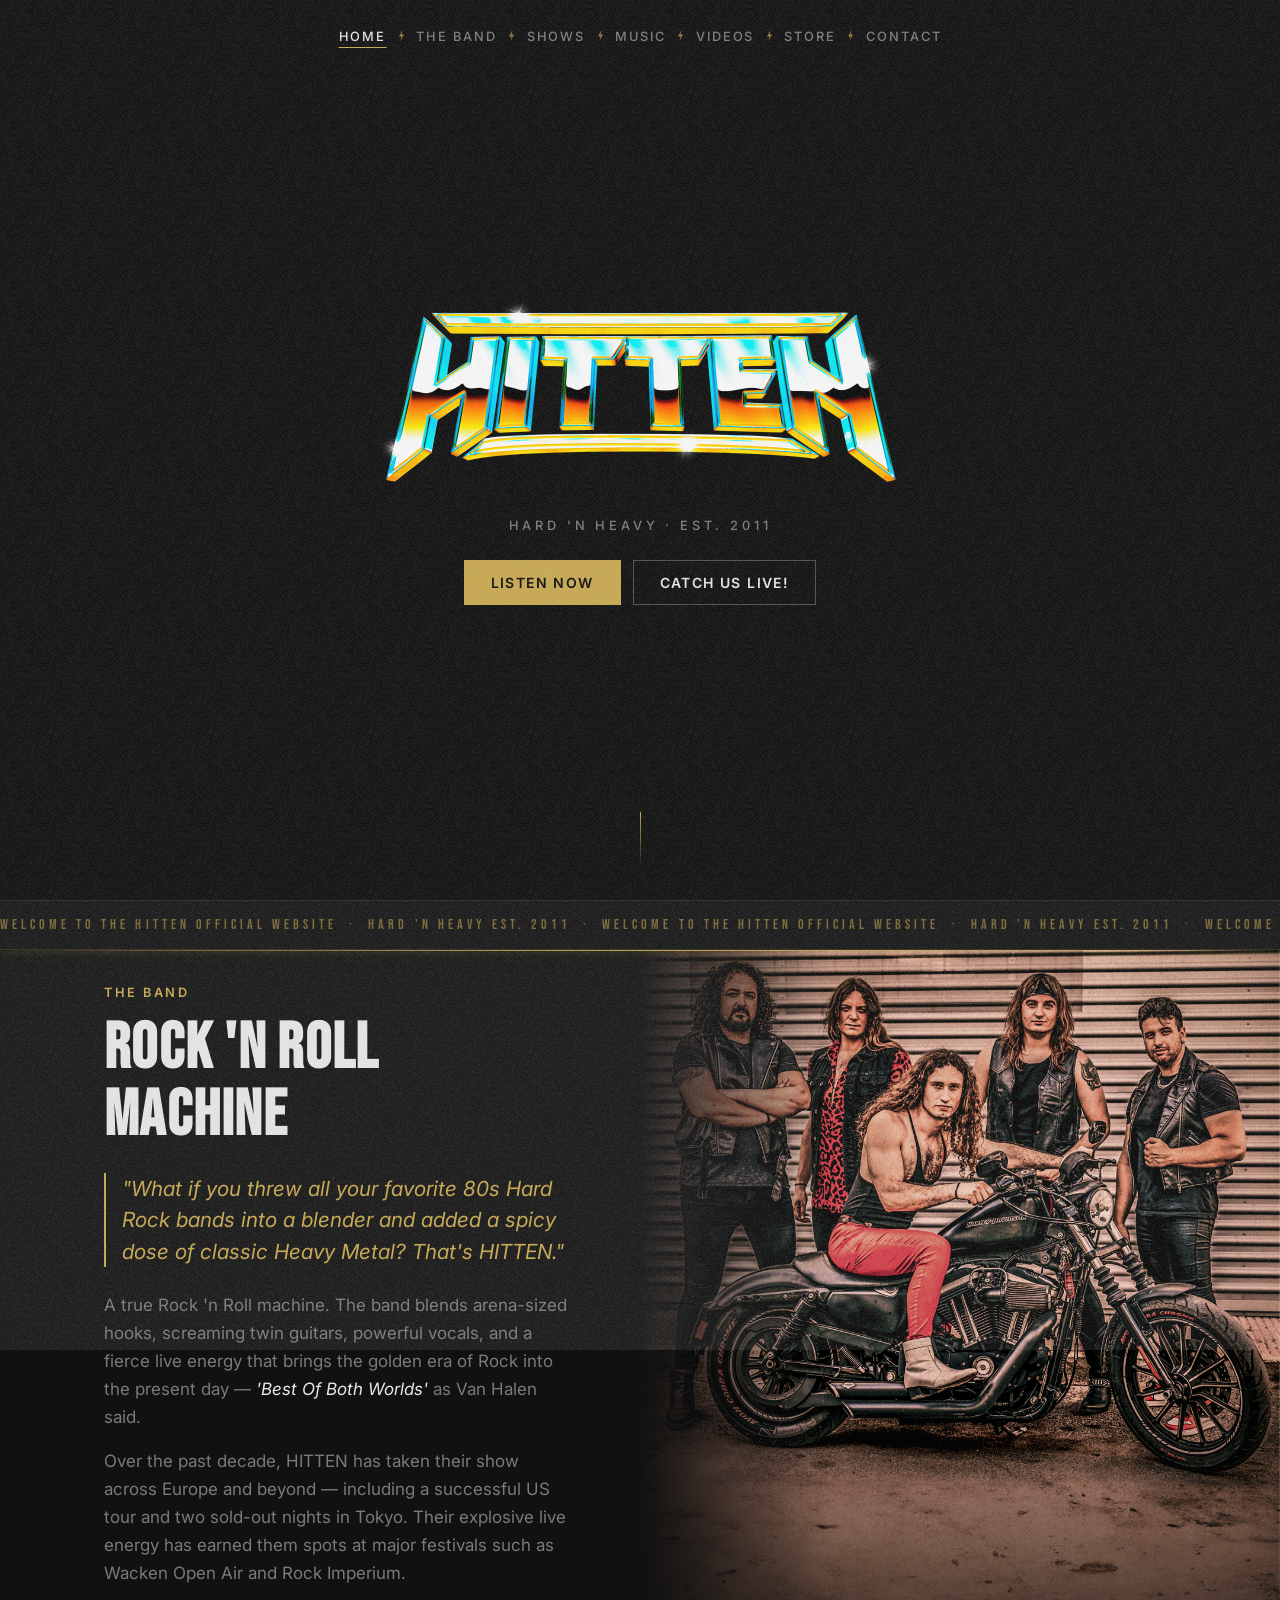
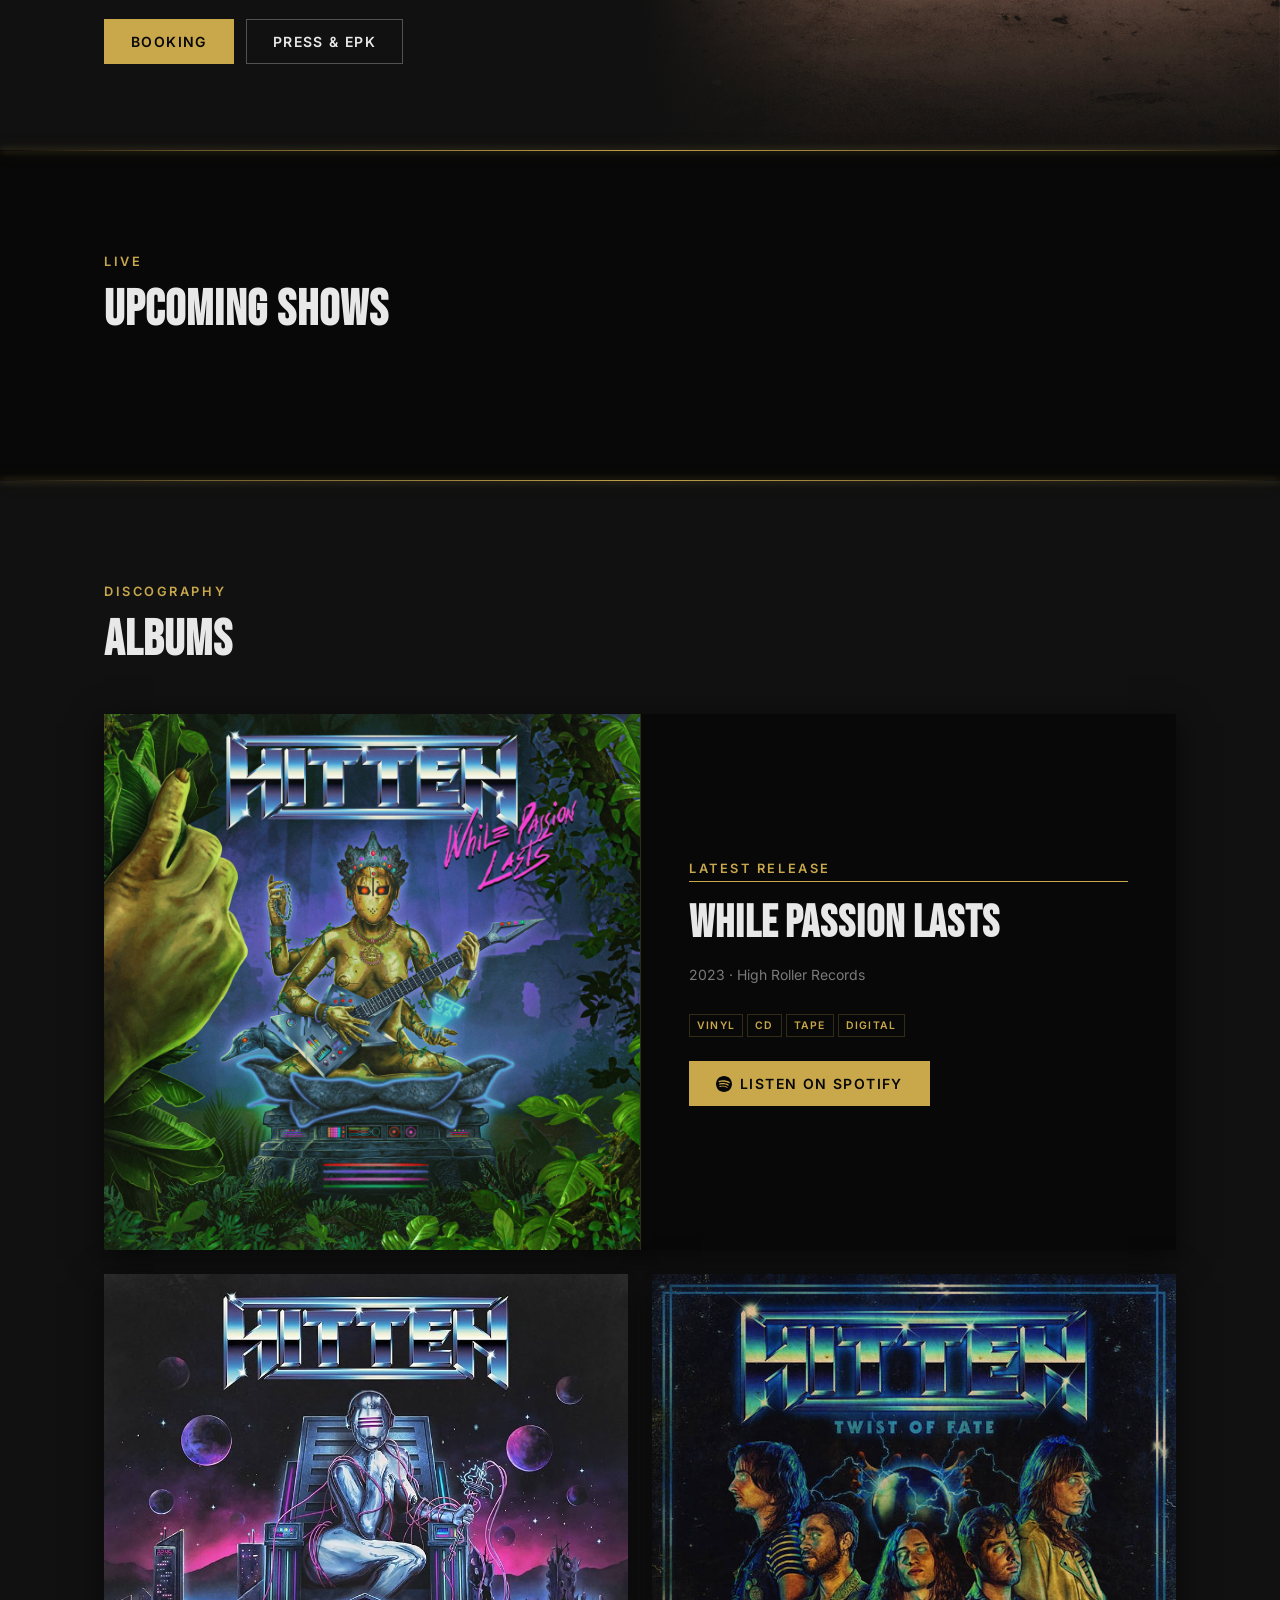
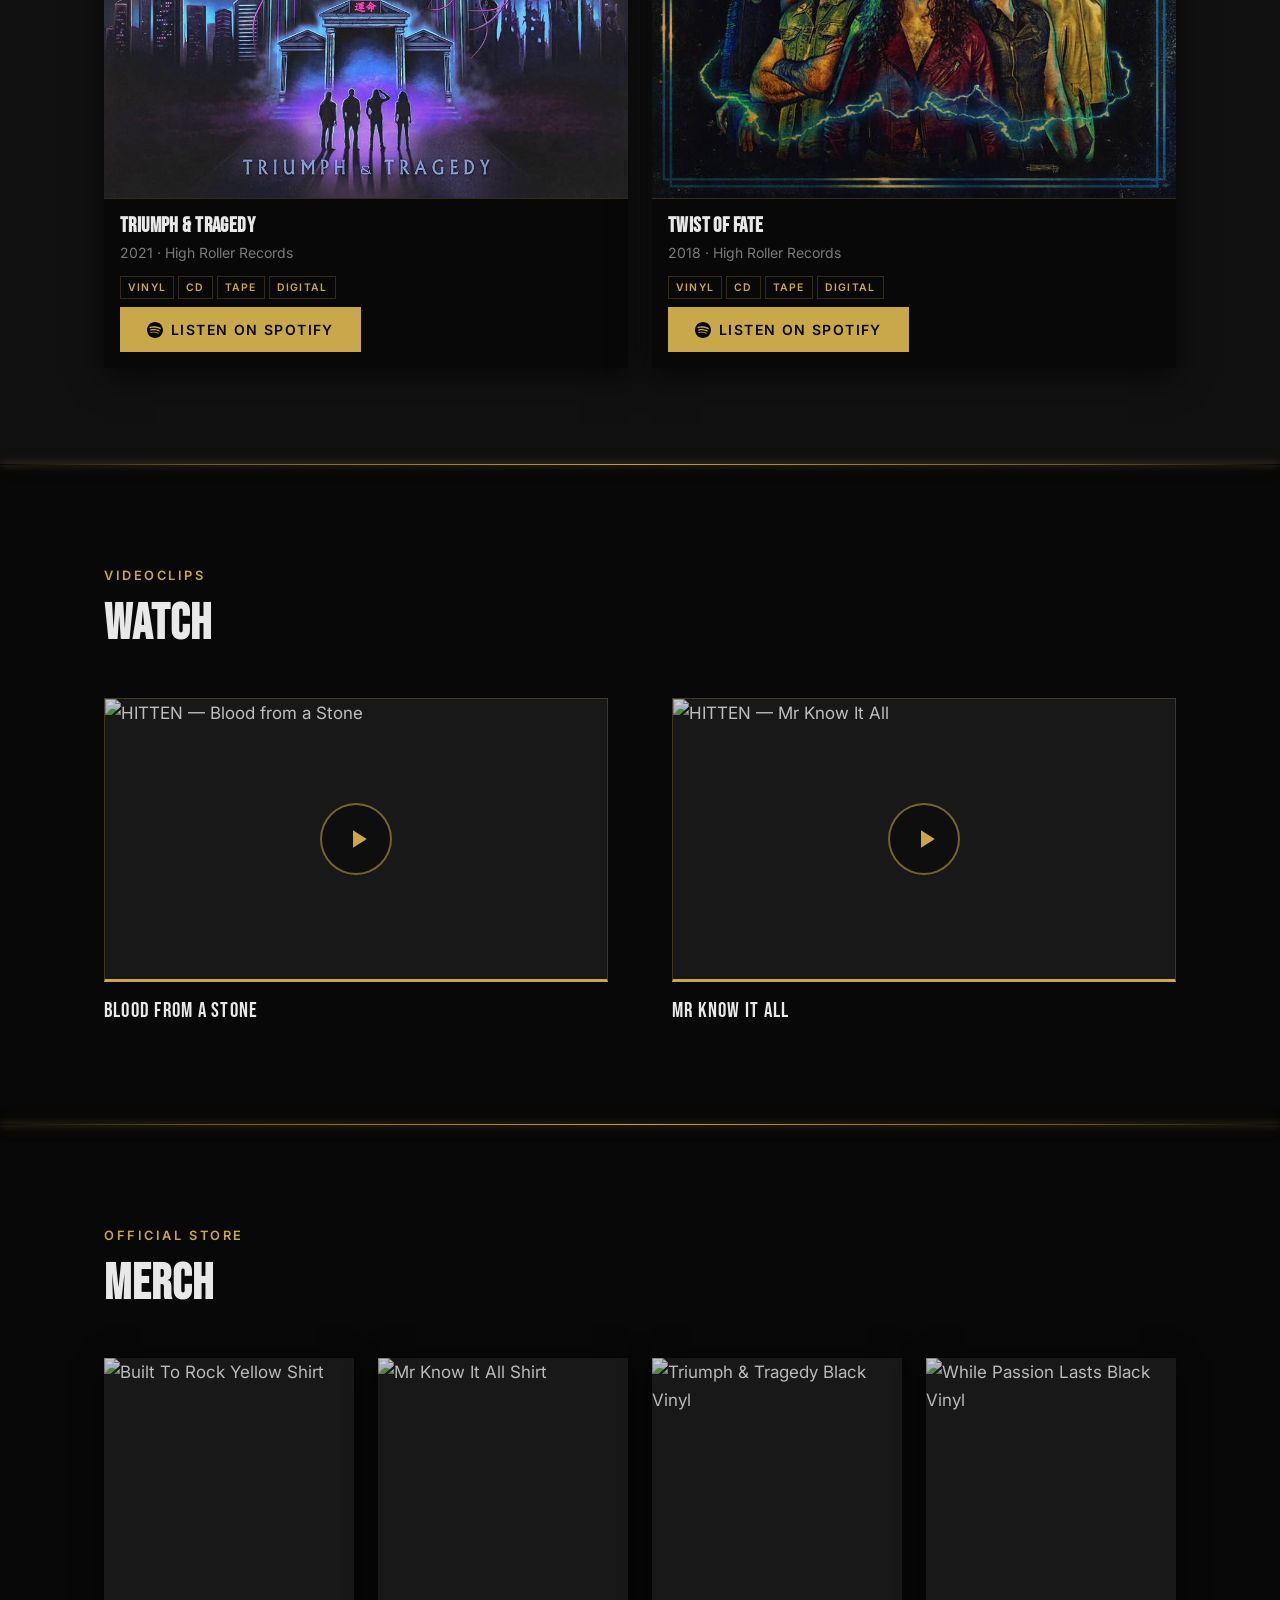
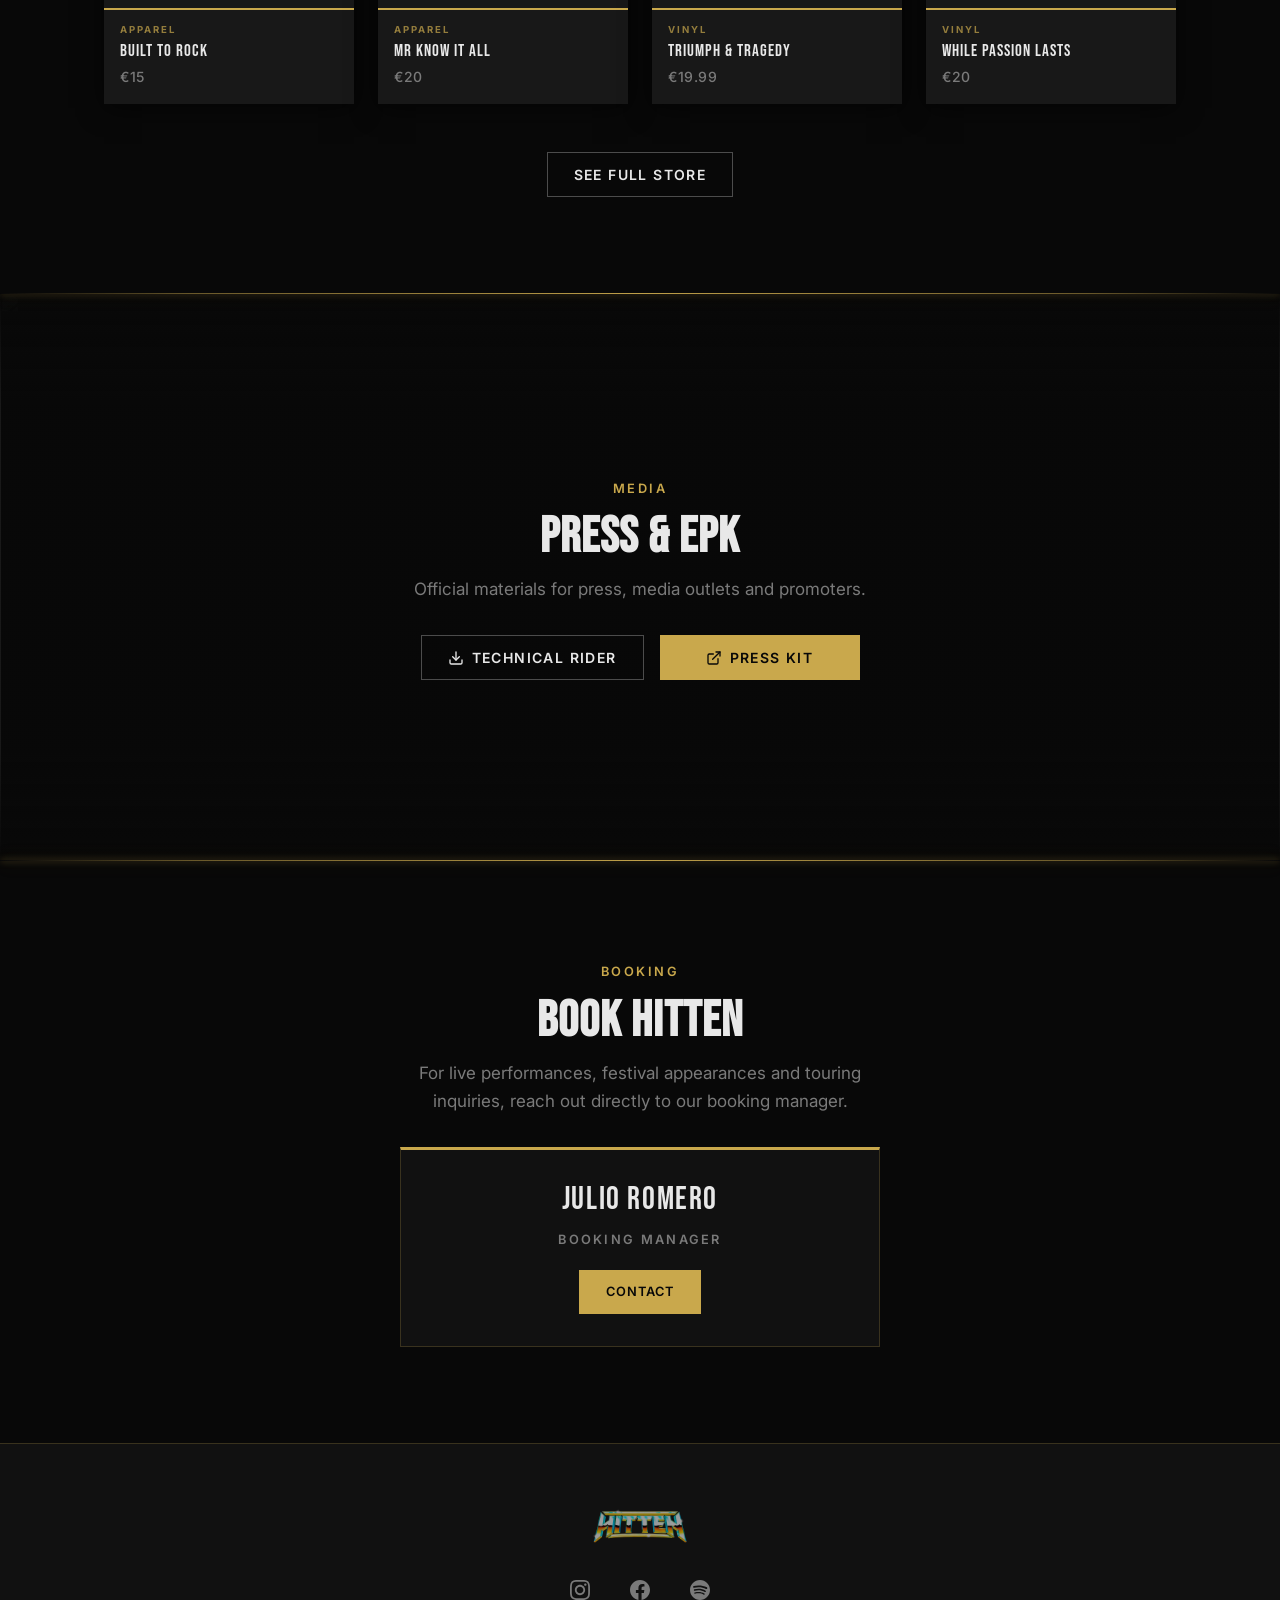
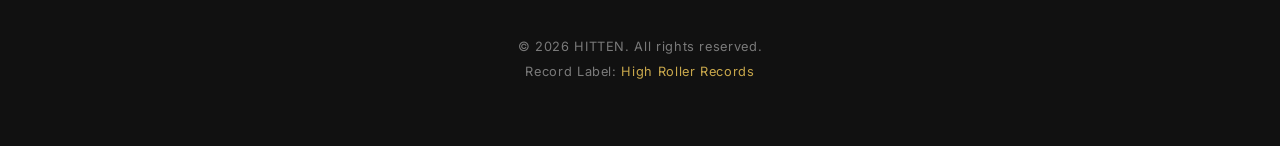
==== commit 1f5fa9f6: "Booking: ocultar email y mostrar botón Contact en index y EPK" ====
--- a/index.html
+++ b/index.html
@@ -384,7 +384,7 @@
                         <p class="booking-name">Julio Romero</p>
                         <p class="booking-role muted">Booking Manager</p>
                         <a href="mailto:booking@officialhitten.com" class="btn btn-primary booking-cta">
-                            booking@officialhitten.com
+                            Contact
                         </a>
                     </div>
                 </div>
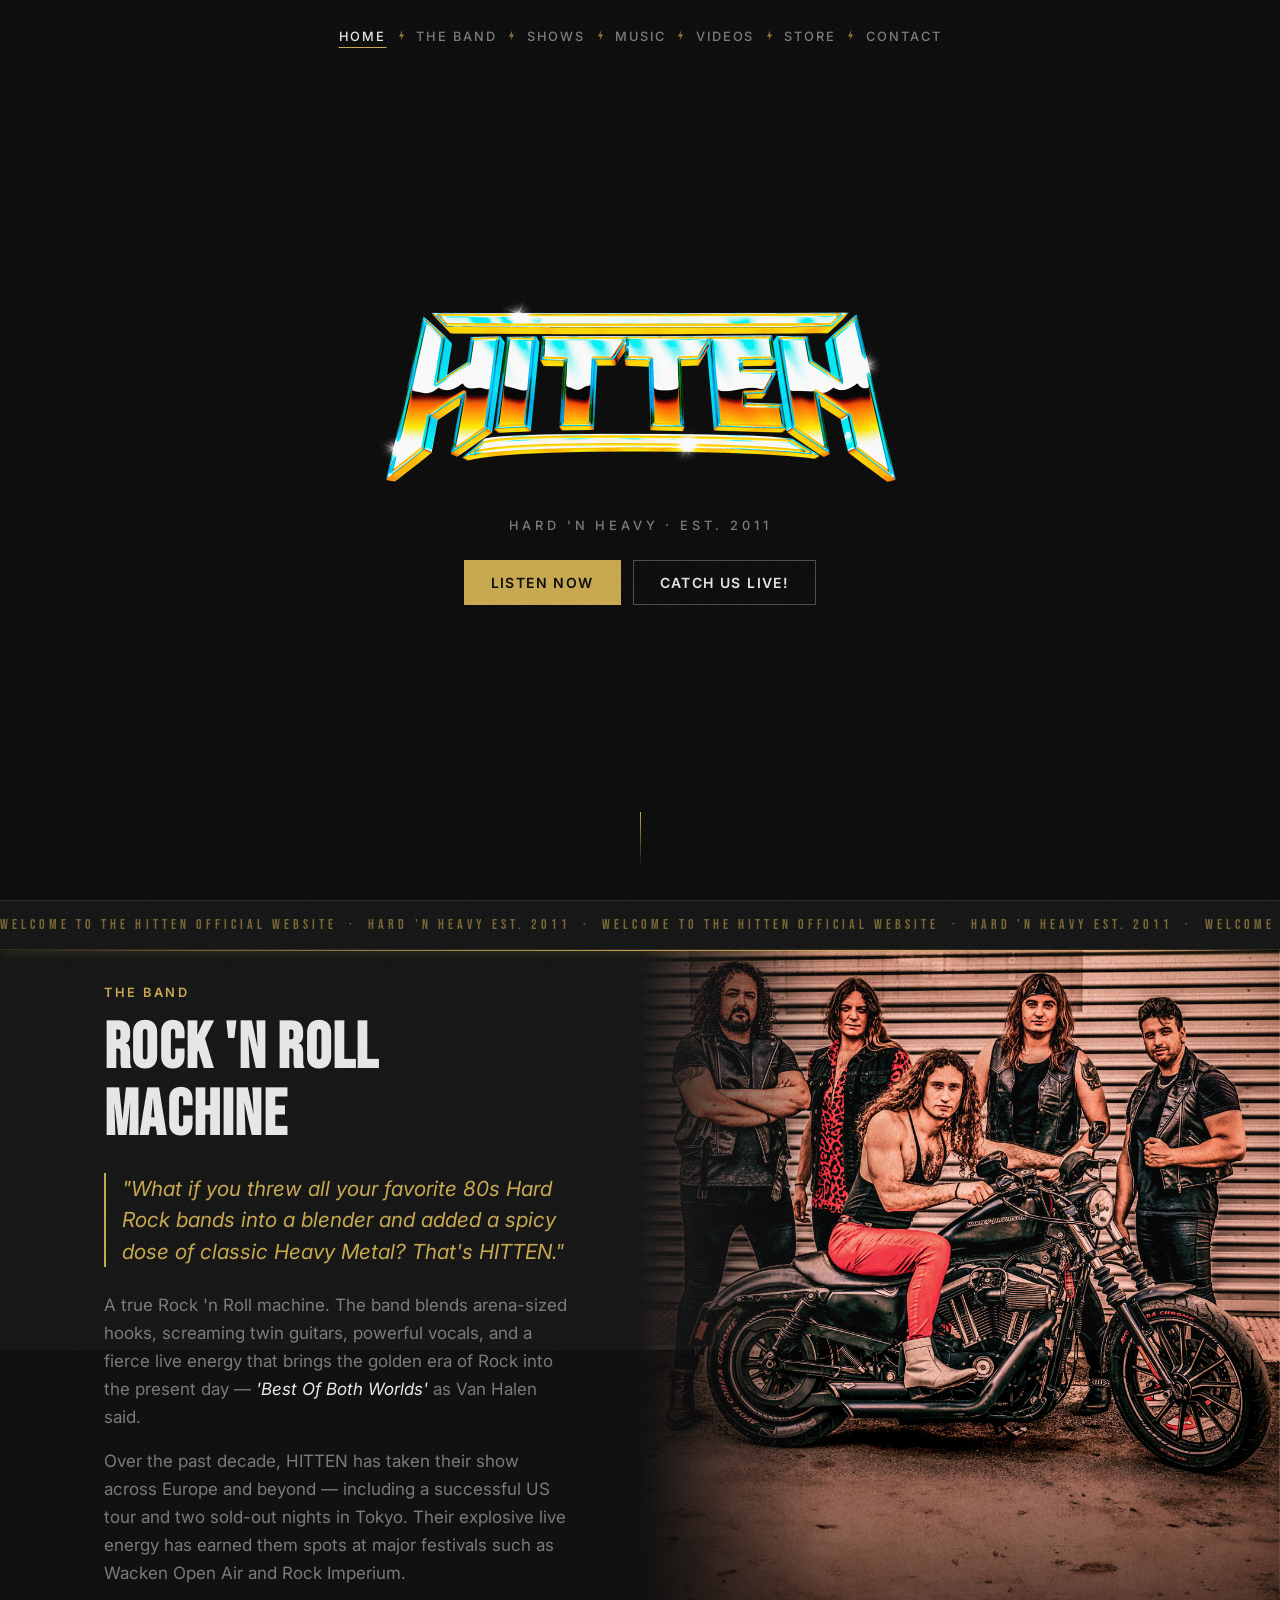
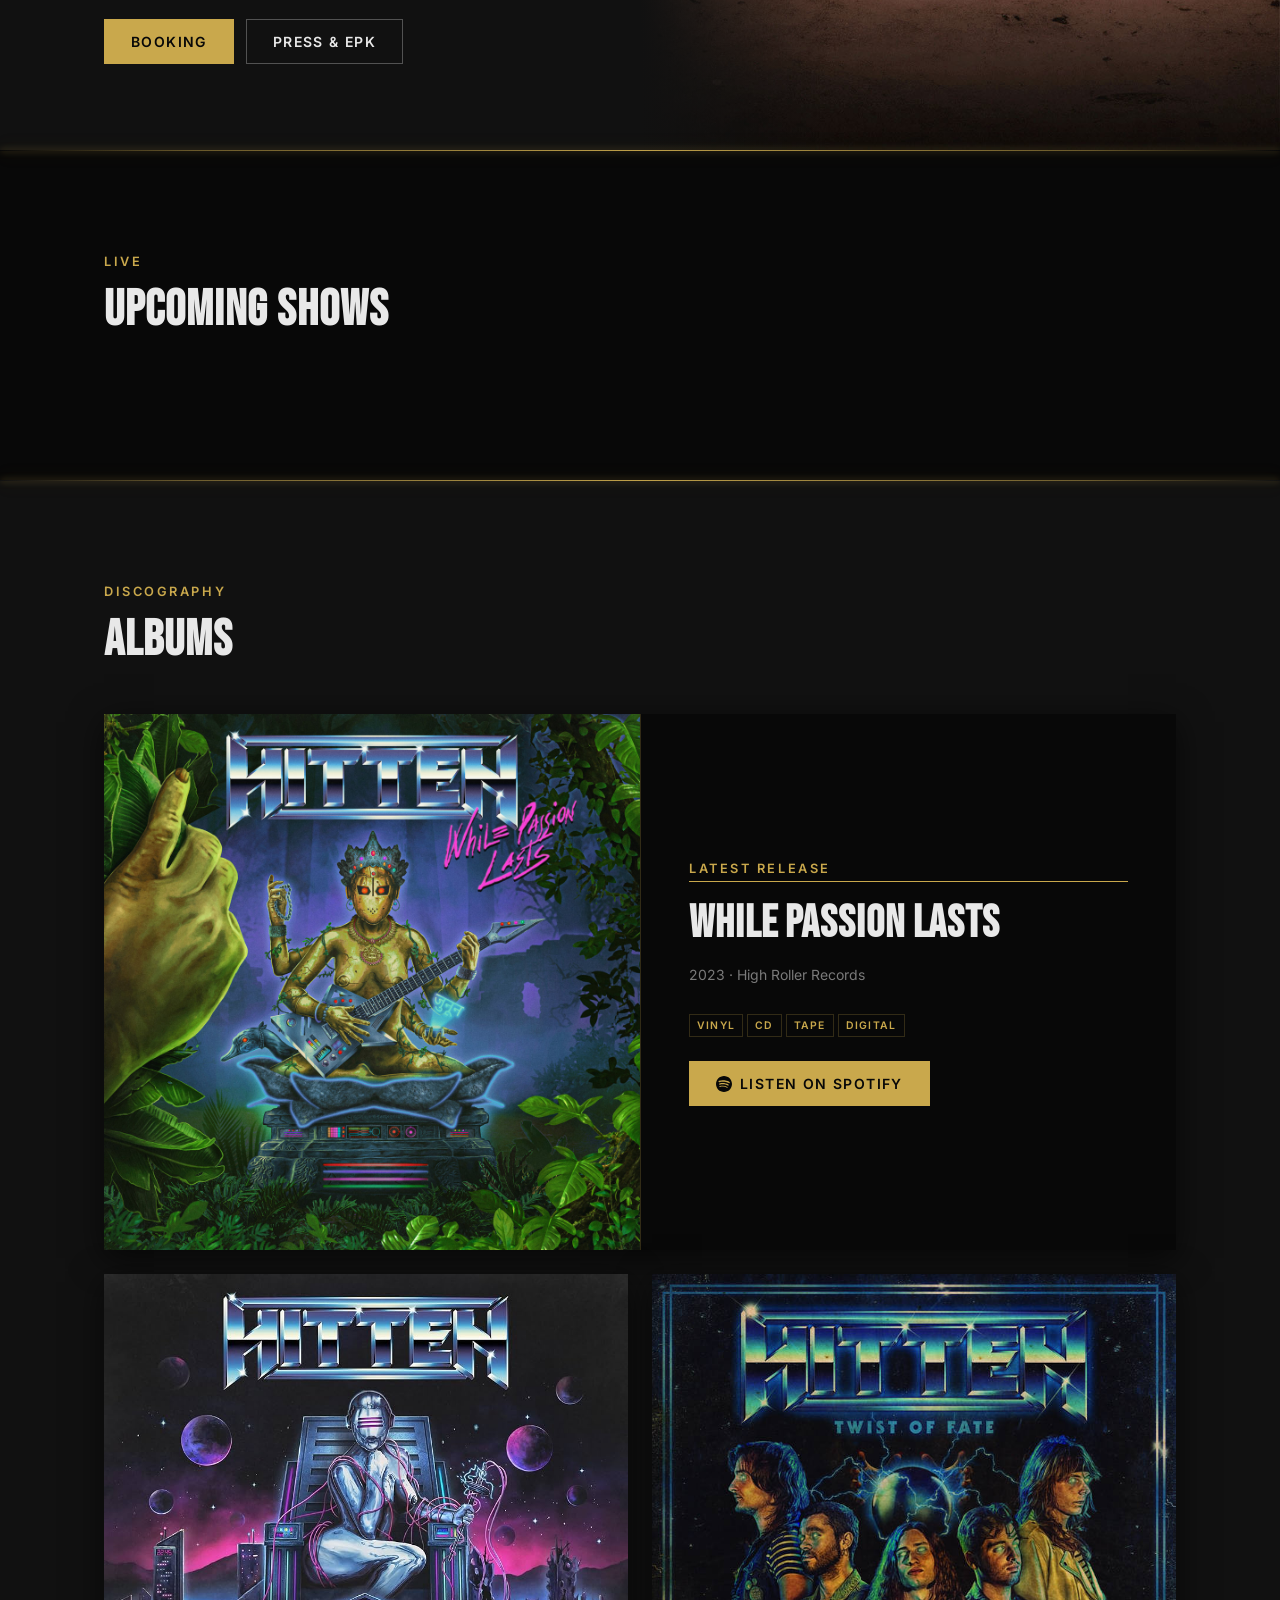
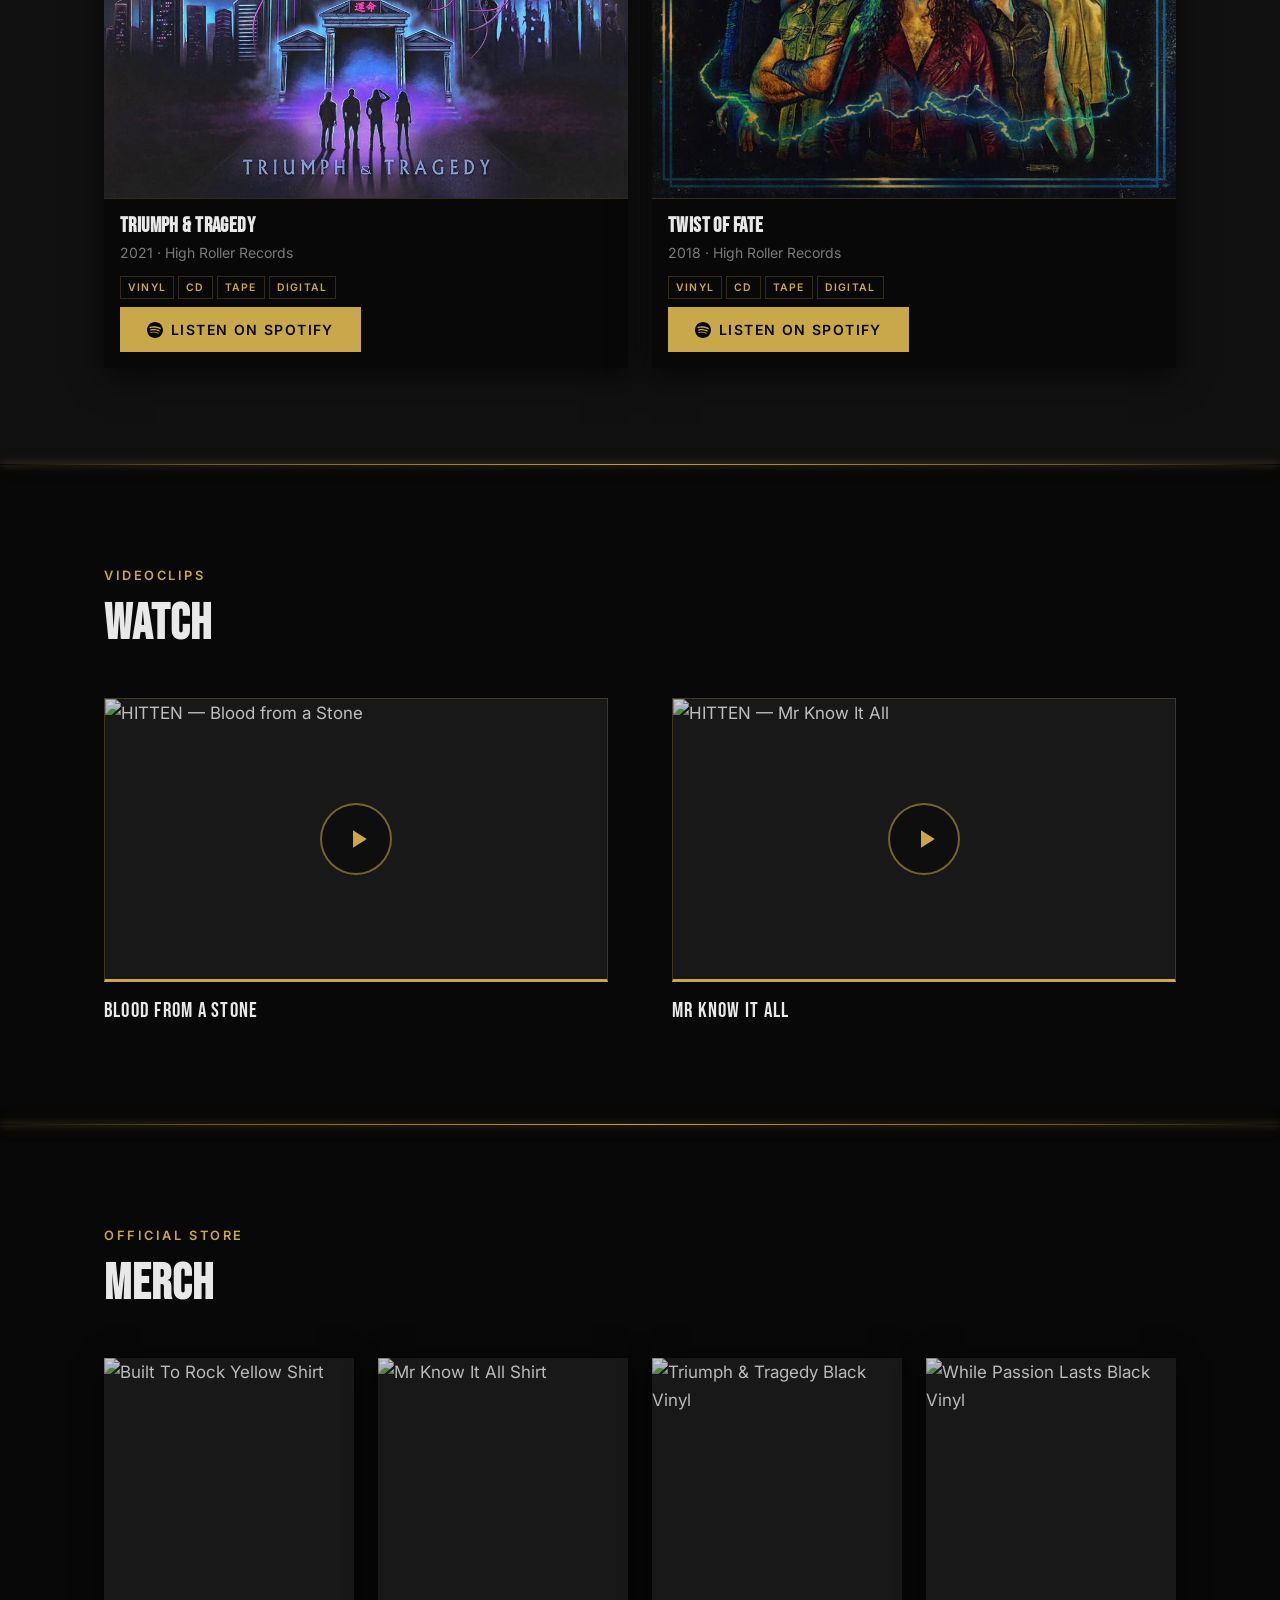
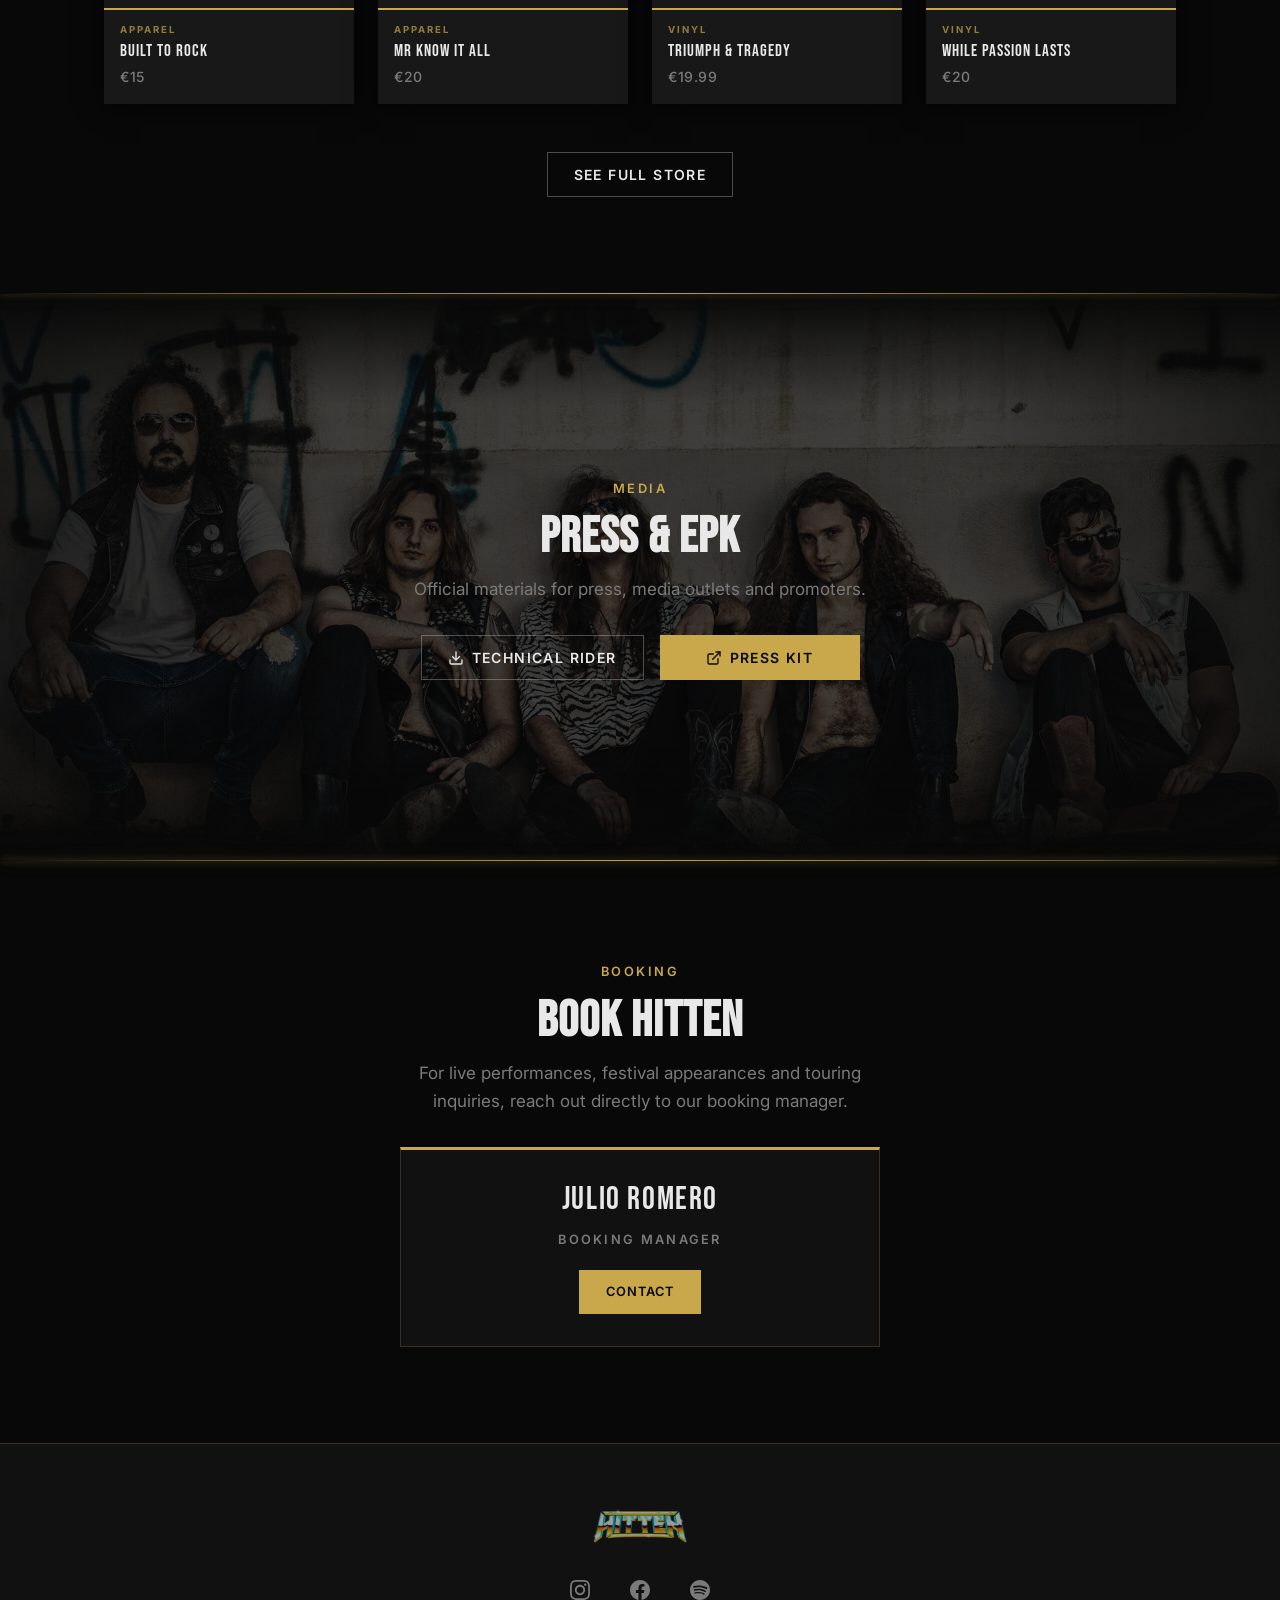
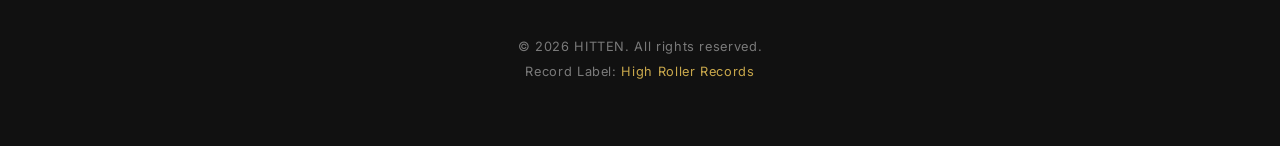
==== commit 75fcb25f: "Assets: optimizar imágenes y eliminar archivos sin uso - Sustituye theband.png (1MB) por thebandredu" ====
--- a/index.html
+++ b/index.html
@@ -114,7 +114,7 @@
                     </div>
                 </div>
                 <div class="bio-photo reveal reveal-delay">
-                    <img src="assets/theband.png" alt="HITTEN band photo" loading="lazy">
+                    <img src="assets/thebandreduced.jpg" alt="HITTEN band photo" loading="lazy">
                     <div class="bio-photo-fade"></div>
                 </div>
             </div>
@@ -339,7 +339,7 @@
         <!-- ═══ PRESS / EPK ═══ -->
         <section id="press" class="press section">
             <div class="press-bg" aria-hidden="true">
-                <img src="assets/HITTEN FOTO 3.jpg" alt="" class="press-bg-img" loading="lazy">
+                <img src="assets/hitten3reduced.jpg" alt="" class="press-bg-img" loading="lazy">
                 <div class="press-bg-overlay"></div>
             </div>
             <div class="container press-container">
--- a/style.css
+++ b/style.css
@@ -208,7 +208,7 @@
   height: 200%;
   z-index: 9999;
   pointer-events: none;
-  opacity: 0.22;
+  opacity: 0.08;
   background-image: url("data:image/svg+xml,%3Csvg viewBox='0 0 256 256' xmlns='http://www.w3.org/2000/svg'%3E%3Cfilter id='noise'%3E%3CfeTurbulence type='fractalNoise' baseFrequency='0.85' numOctaves='4' stitchTiles='stitch'/%3E%3C/filter%3E%3Crect width='100%25' height='100%25' filter='url(%23noise)'/%3E%3C/svg%3E");
   background-size: 160px 160px;
   background-repeat: repeat;
@@ -282,10 +282,11 @@
 }
 
 #navbar.scrolled {
-  background: rgba(8, 8, 8, 0.94);
-  backdrop-filter: blur(16px);
-  -webkit-backdrop-filter: blur(16px);
-  border-color: rgba(201, 168, 76, 0.1);
+  background: rgba(6, 6, 10, 0.25);
+  backdrop-filter: blur(80px) saturate(200%) brightness(0.72);
+  -webkit-backdrop-filter: blur(80px) saturate(200%) brightness(0.72);
+  border-color: rgba(255, 255, 255, 0.10);
+  box-shadow: 0 1px 0 rgba(255, 255, 255, 0.07), 0 8px 32px rgba(0, 0, 0, 0.28);
 }
 
 .nav-inner {
@@ -400,15 +401,17 @@
 .nav-burger.open .burger-label { opacity: 0; }
 
 /* ============================================================
-   MOBILE MENU
+   MOBILE MENU — liquid glass
    ============================================================ */
 .mobile-menu {
   position: fixed;
   inset: 0;
   z-index: 90;
-  background: rgba(8, 8, 8, 0.87);
-  backdrop-filter: blur(22px);
-  -webkit-backdrop-filter: blur(22px);
+  /* base translúcido oscuro — deja pasar los colores del fondo */
+  background: rgba(6, 6, 10, 0.38);
+  /* blur fuerte + saturate para que se vean los colores detrás */
+  backdrop-filter: blur(72px) saturate(200%) brightness(0.72);
+  -webkit-backdrop-filter: blur(72px) saturate(200%) brightness(0.72);
   display: flex;
   flex-direction: column;
   align-items: center;
@@ -416,7 +419,20 @@
   gap: var(--sp-12);
   opacity: 0;
   pointer-events: none;
-  transition: opacity 320ms var(--ease);
+  transition: opacity 380ms var(--ease);
+}
+/* capa especular: destello suave diagonal, como en visionOS */
+.mobile-menu::before {
+  content: '';
+  position: absolute;
+  inset: 0;
+  pointer-events: none;
+  background: linear-gradient(
+    150deg,
+    rgba(255, 255, 255, 0.07) 0%,
+    rgba(255, 255, 255, 0.02) 35%,
+    transparent 65%
+  );
 }
 .mobile-menu.open {
   opacity: 1;
@@ -428,6 +444,8 @@
   flex-direction: column;
   align-items: center;
   gap: var(--sp-4);
+  position: relative; /* queda encima del ::before especular */
+  z-index: 1;
 }
 
 .mobile-link {
@@ -444,6 +462,8 @@
 .mobile-socials {
   display: flex;
   gap: var(--sp-6);
+  position: relative;
+  z-index: 1;
 }
 .mobile-socials a {
   font-size: var(--text-xs);
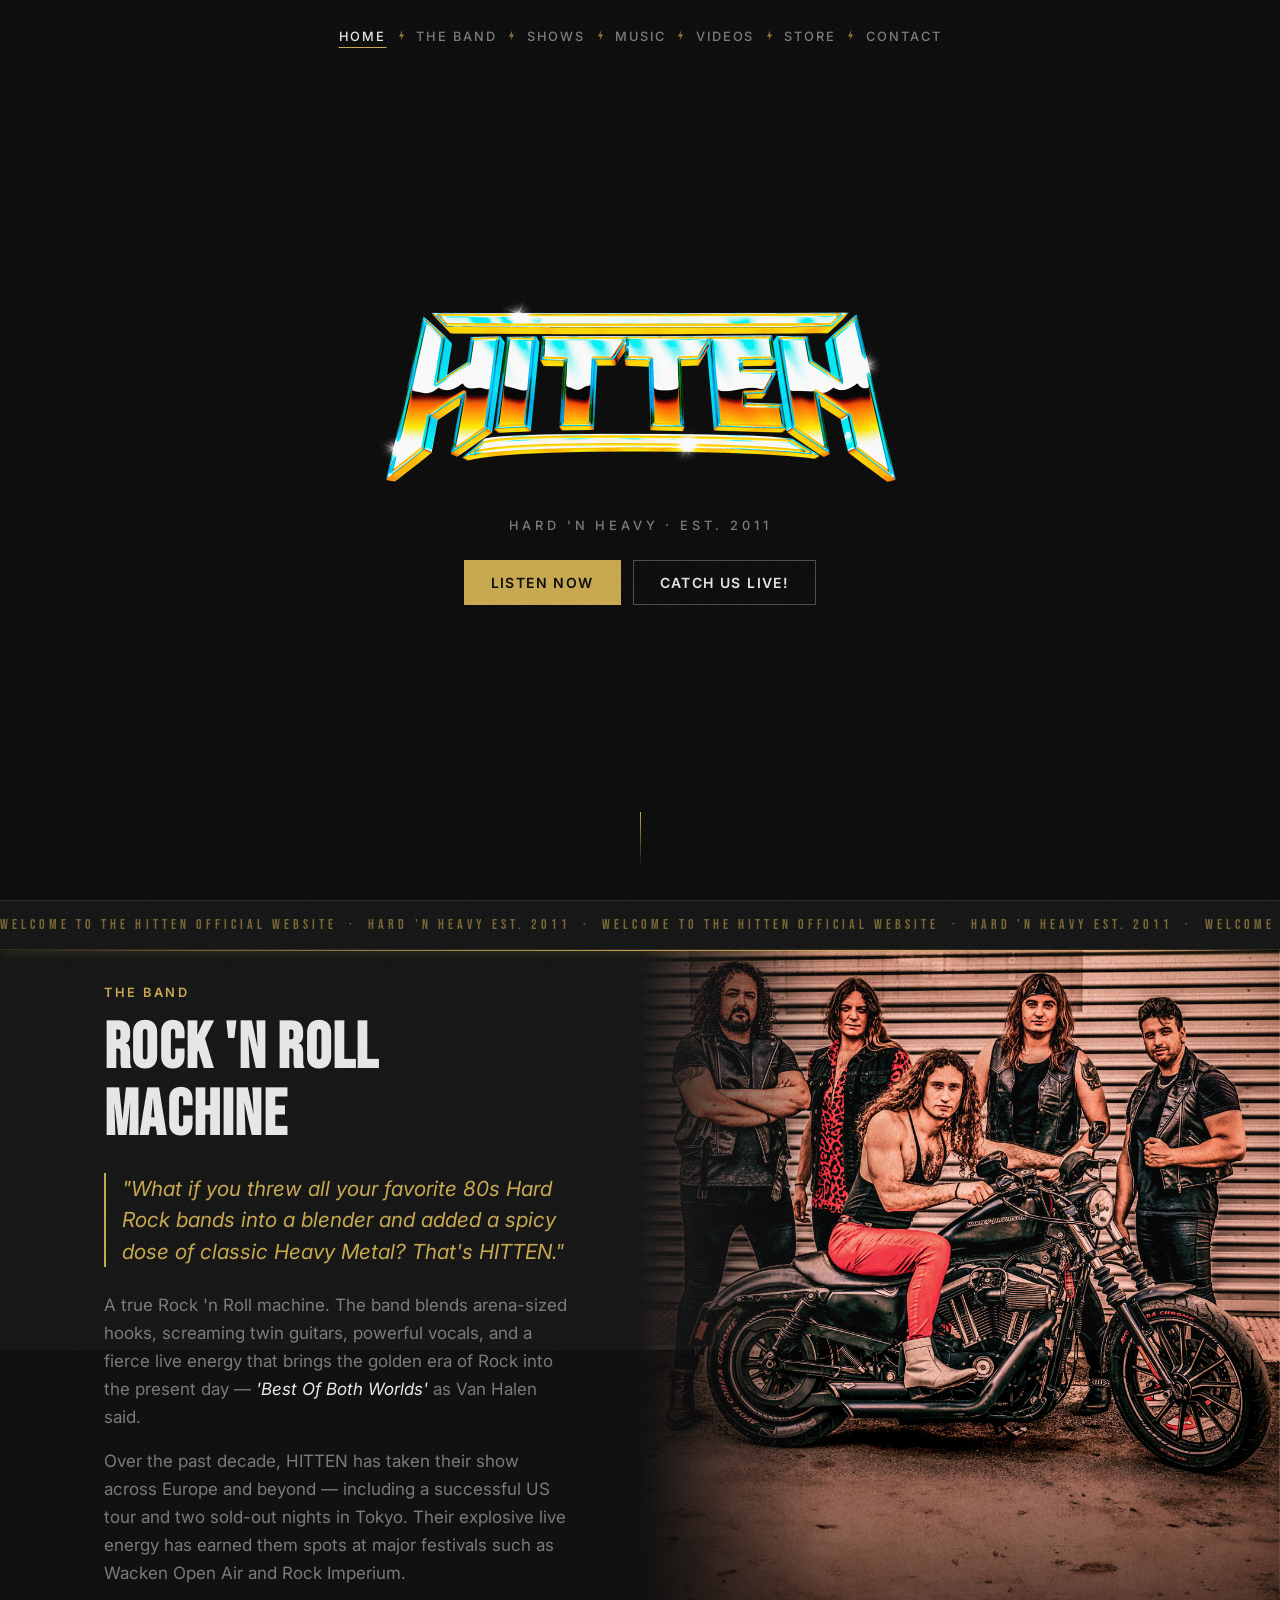
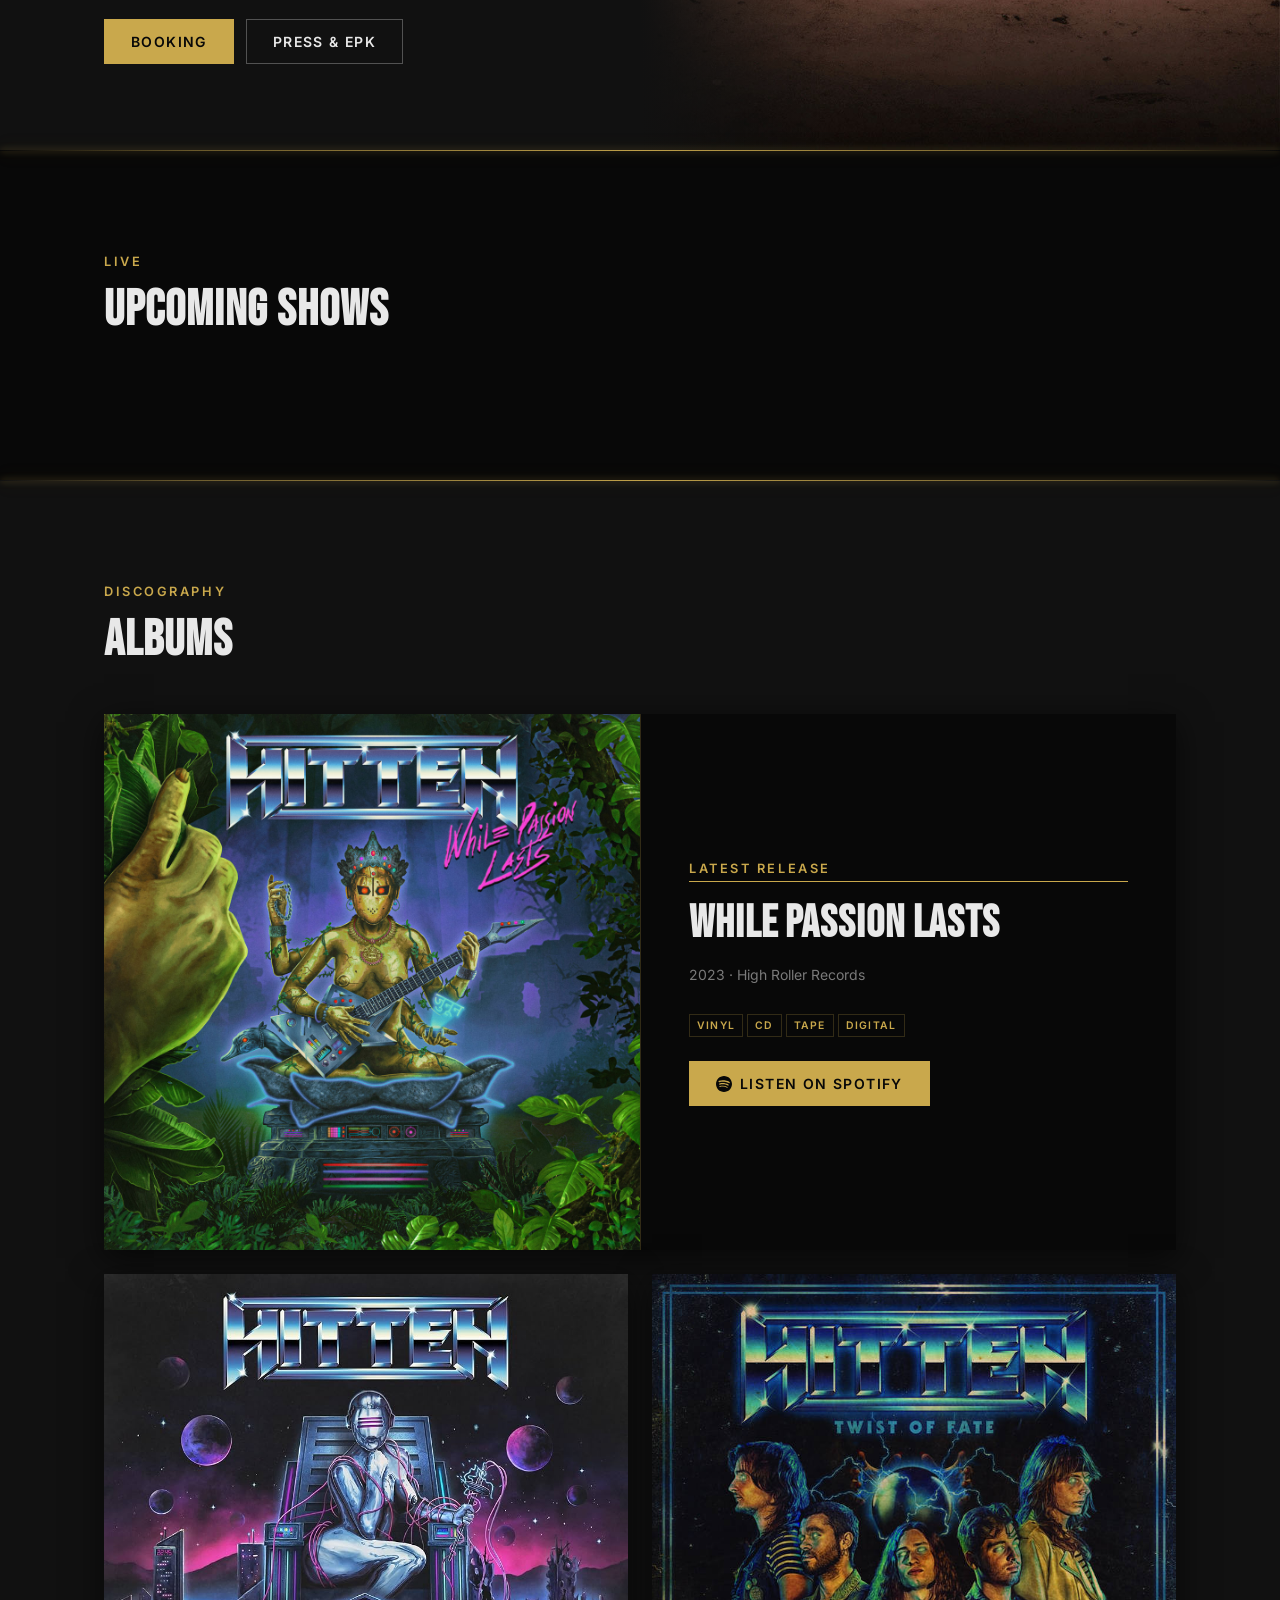
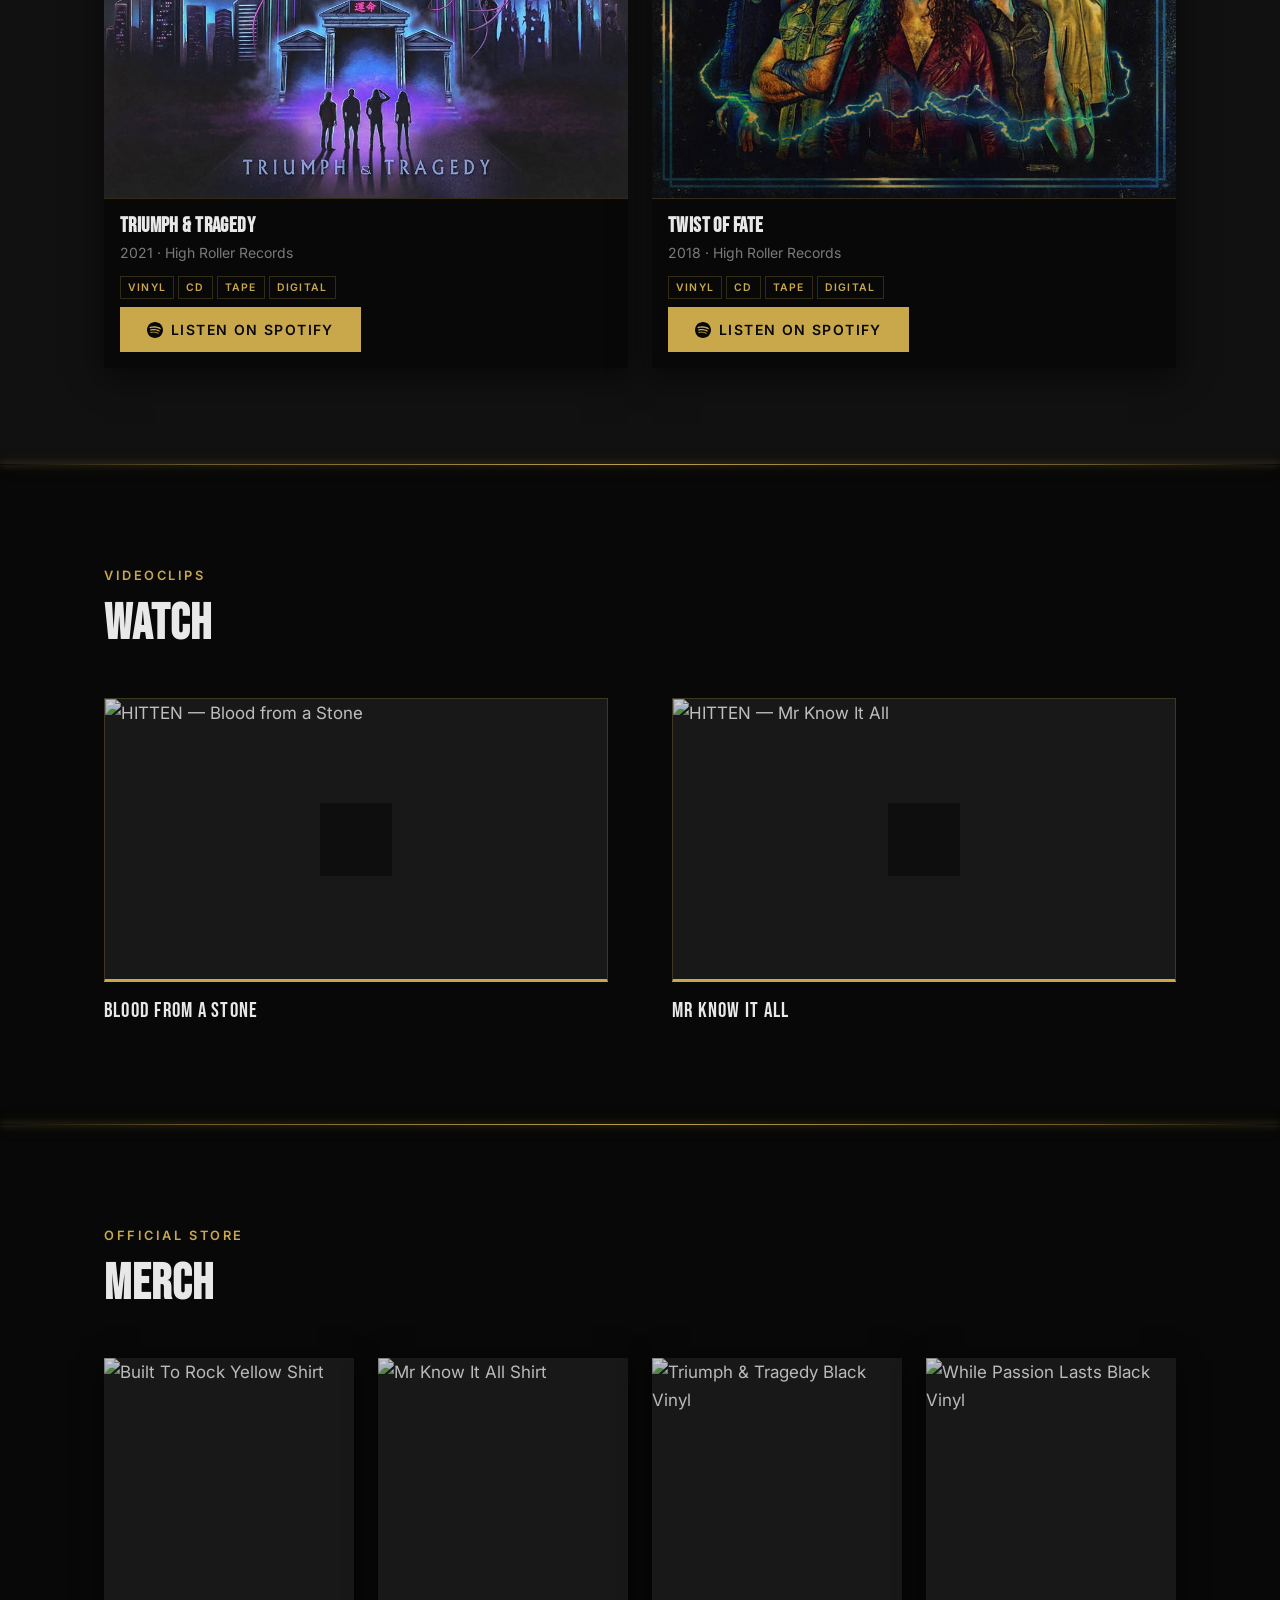
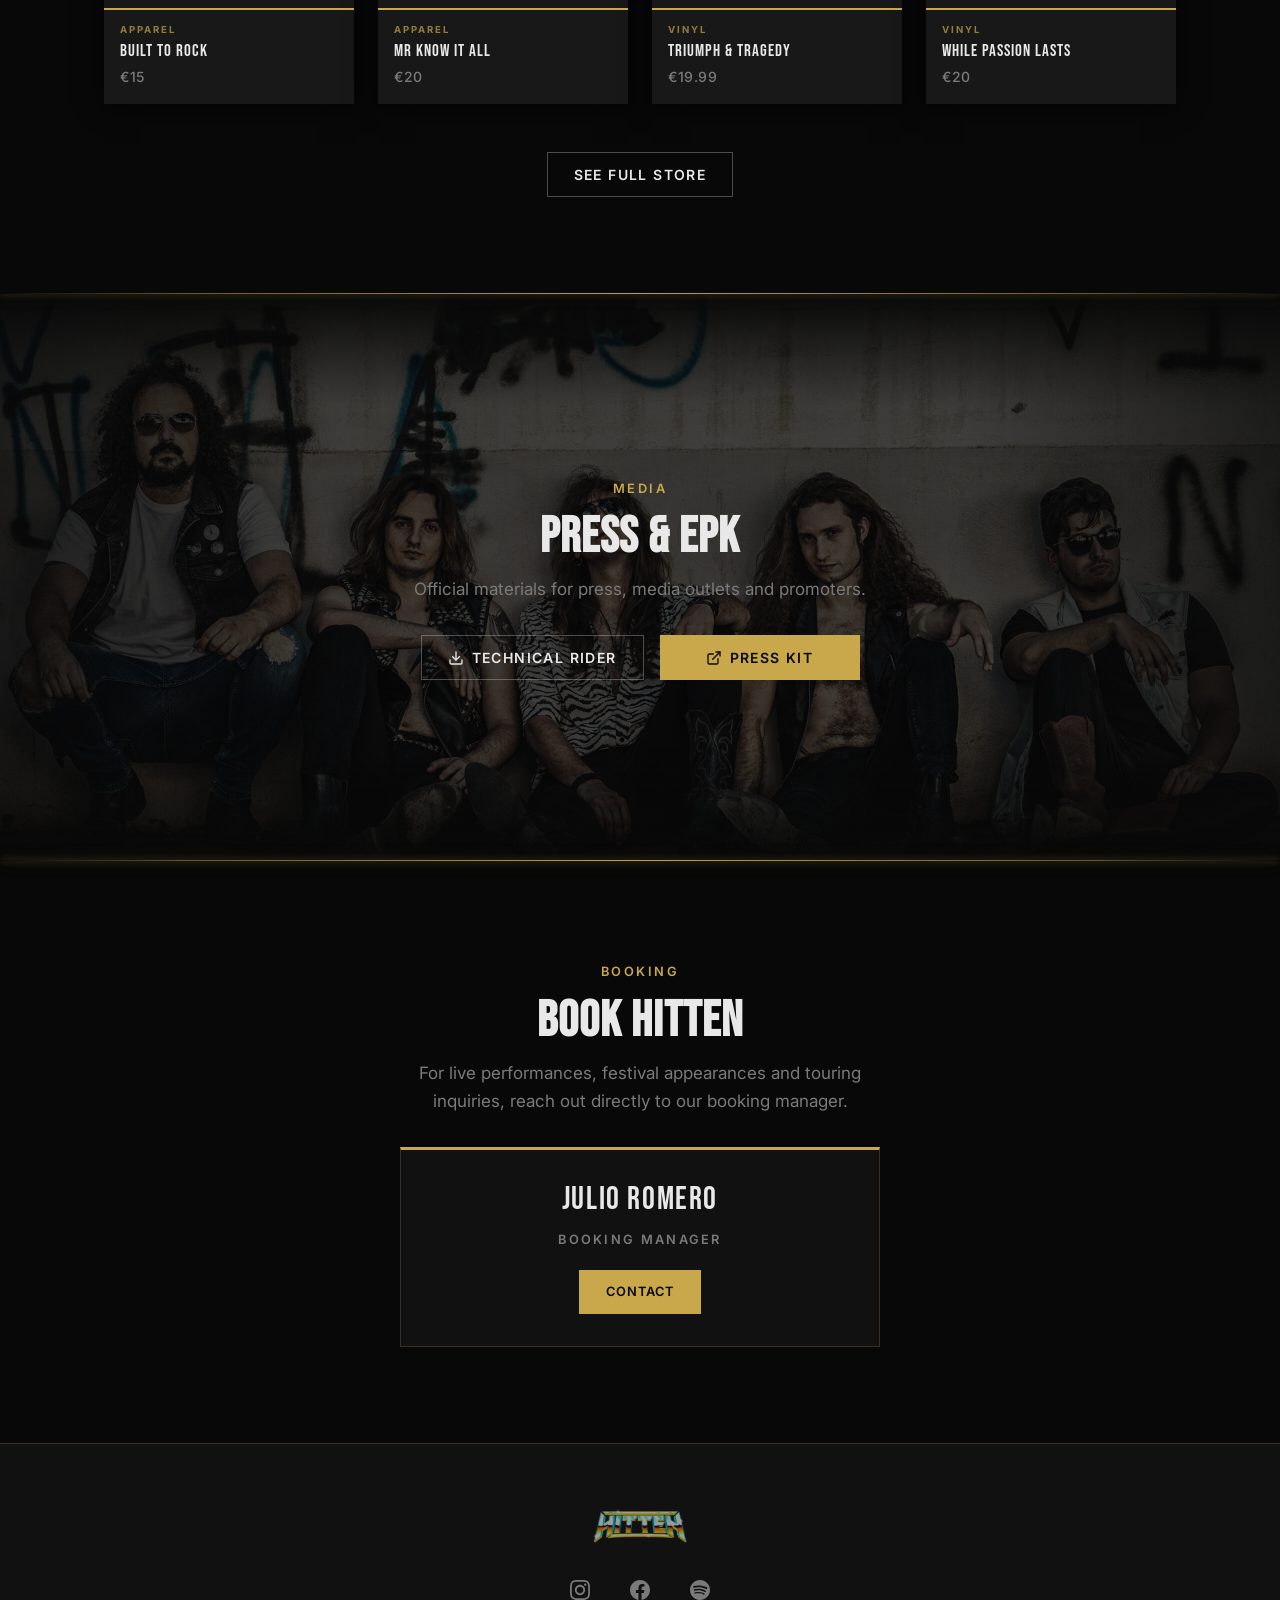
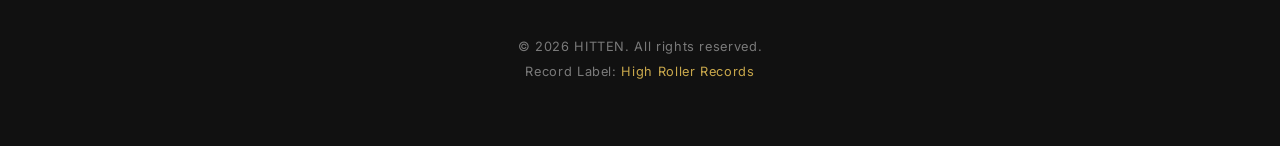
==== commit 81176951: "SEO: actualizar descripción OG — eliminar procedencia Madrid" ====
--- a/index.html
+++ b/index.html
@@ -4,9 +4,9 @@
     <meta charset="UTF-8">
     <meta name="viewport" content="width=device-width, initial-scale=1.0">
     <title>HITTEN — Official Site</title>
-    <meta name="description" content="Official website of HITTEN — Heavy Metal from Madrid. Albums, live shows, and more.">
+    <meta name="description" content="Official website of HITTEN — Spain's most relentless rock and roll export. Albums, live shows, and more.">
     <meta property="og:title" content="HITTEN — Official Site">
-    <meta property="og:description" content="Official website of HITTEN — Heavy Metal from Madrid. Albums, live shows, and more.">
+    <meta property="og:description" content="Spain's most relentless rock and roll export. Albums, live shows, and more.">
     <meta property="og:image" content="https://www.officialhitten.com/assets/2.jpg">
     <meta property="og:url" content="https://www.officialhitten.com">
     <meta property="og:type" content="website">
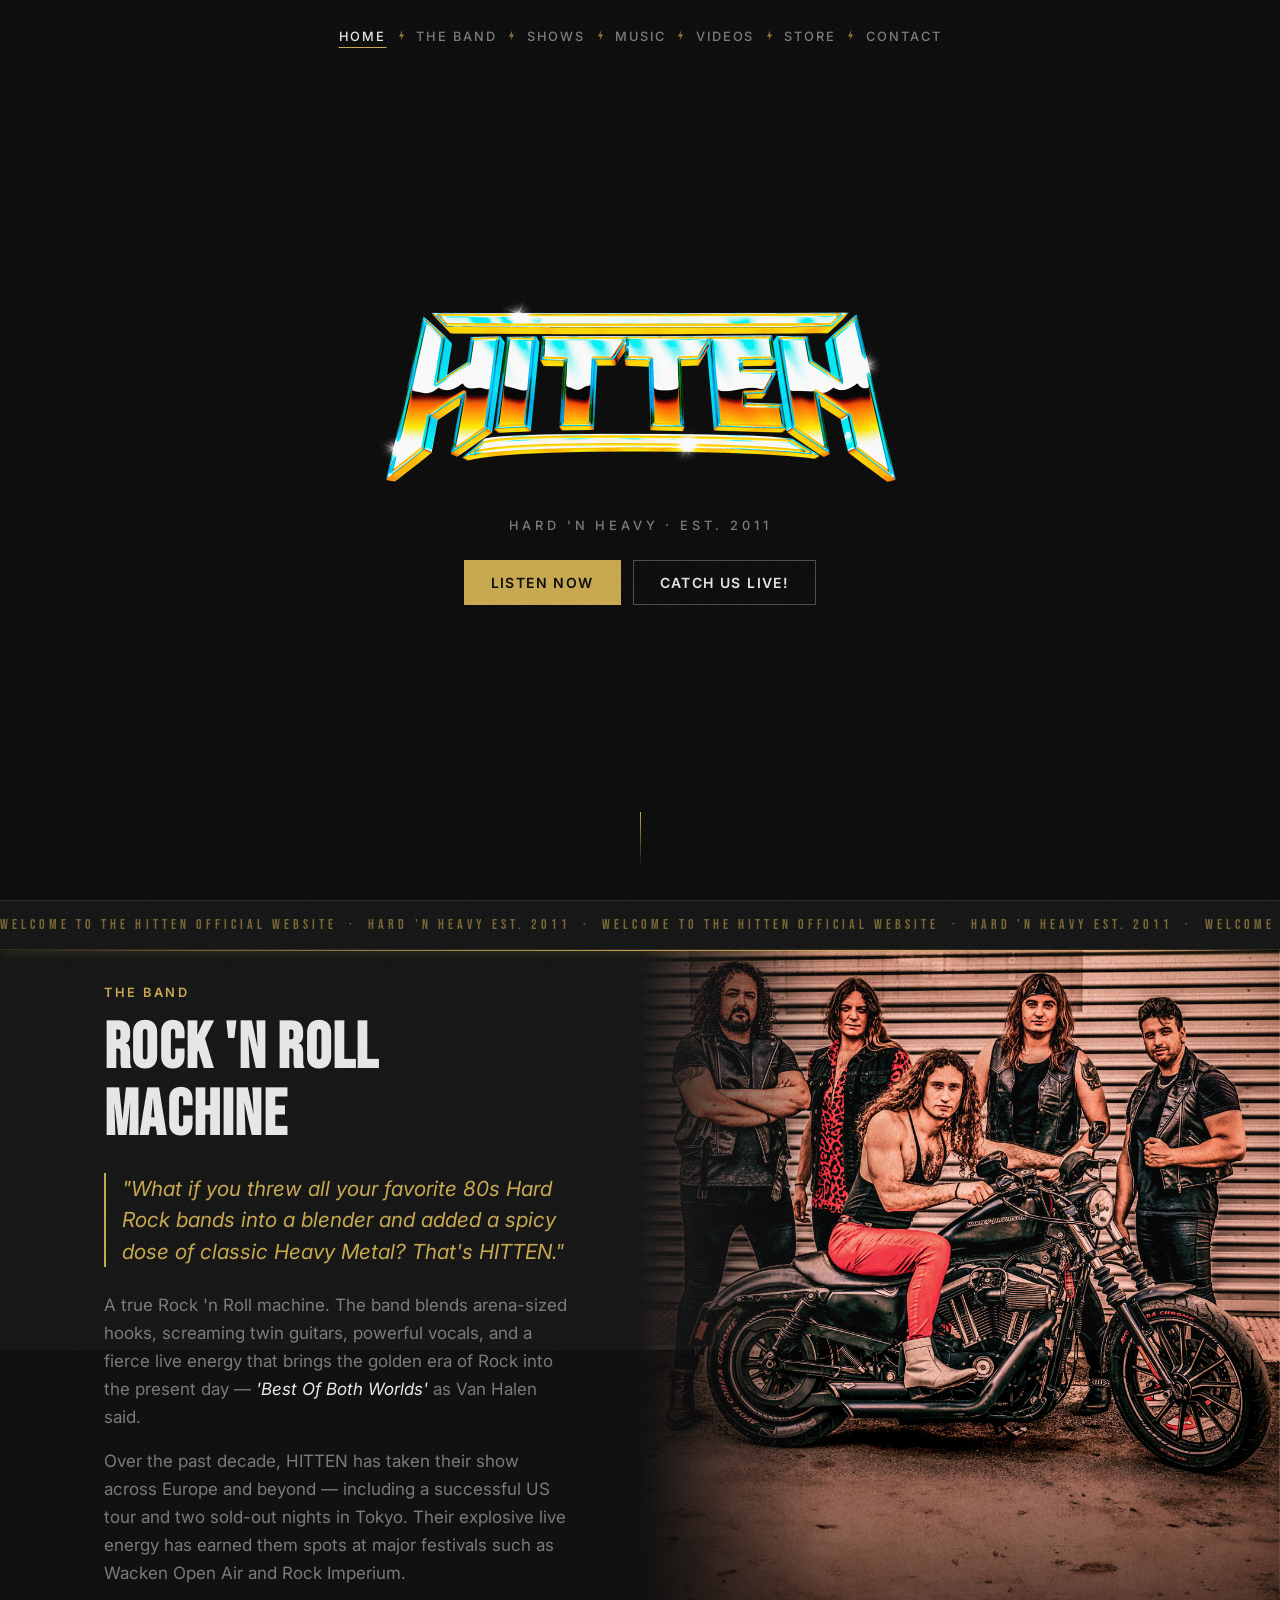
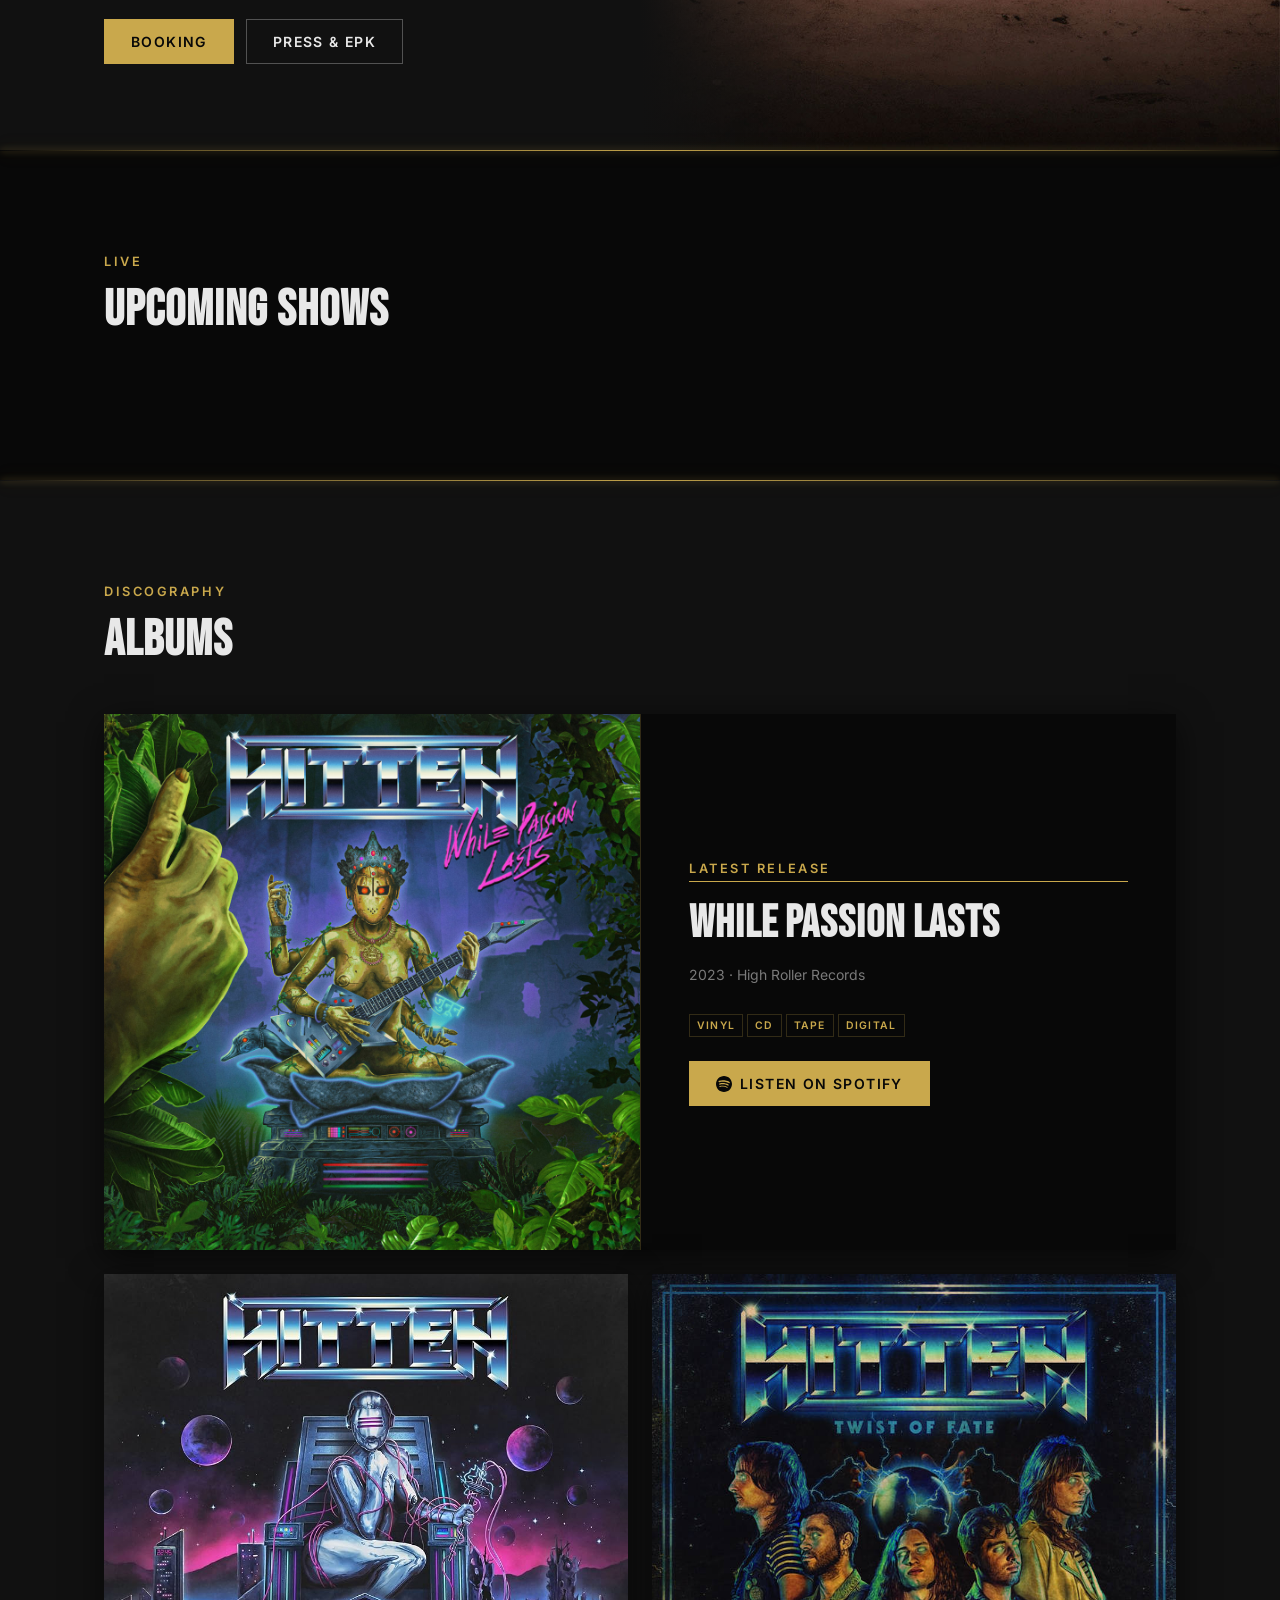
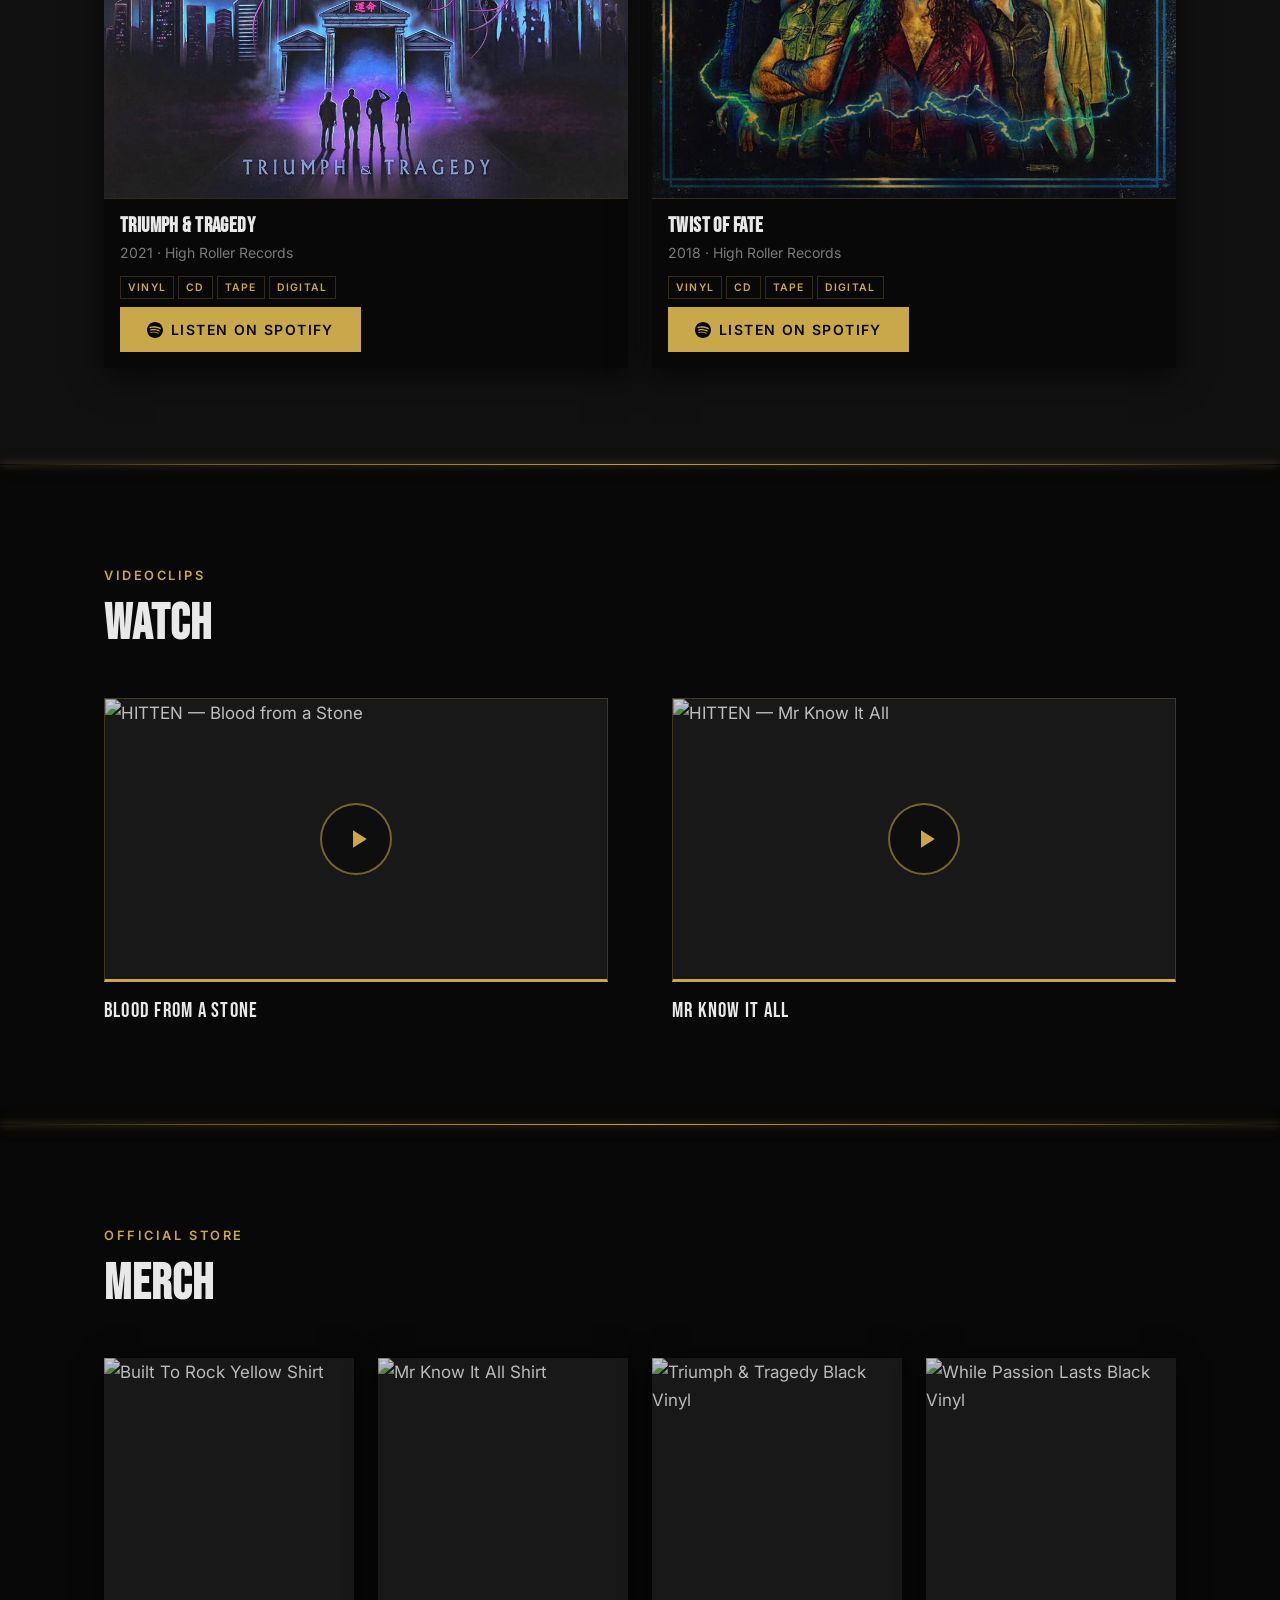
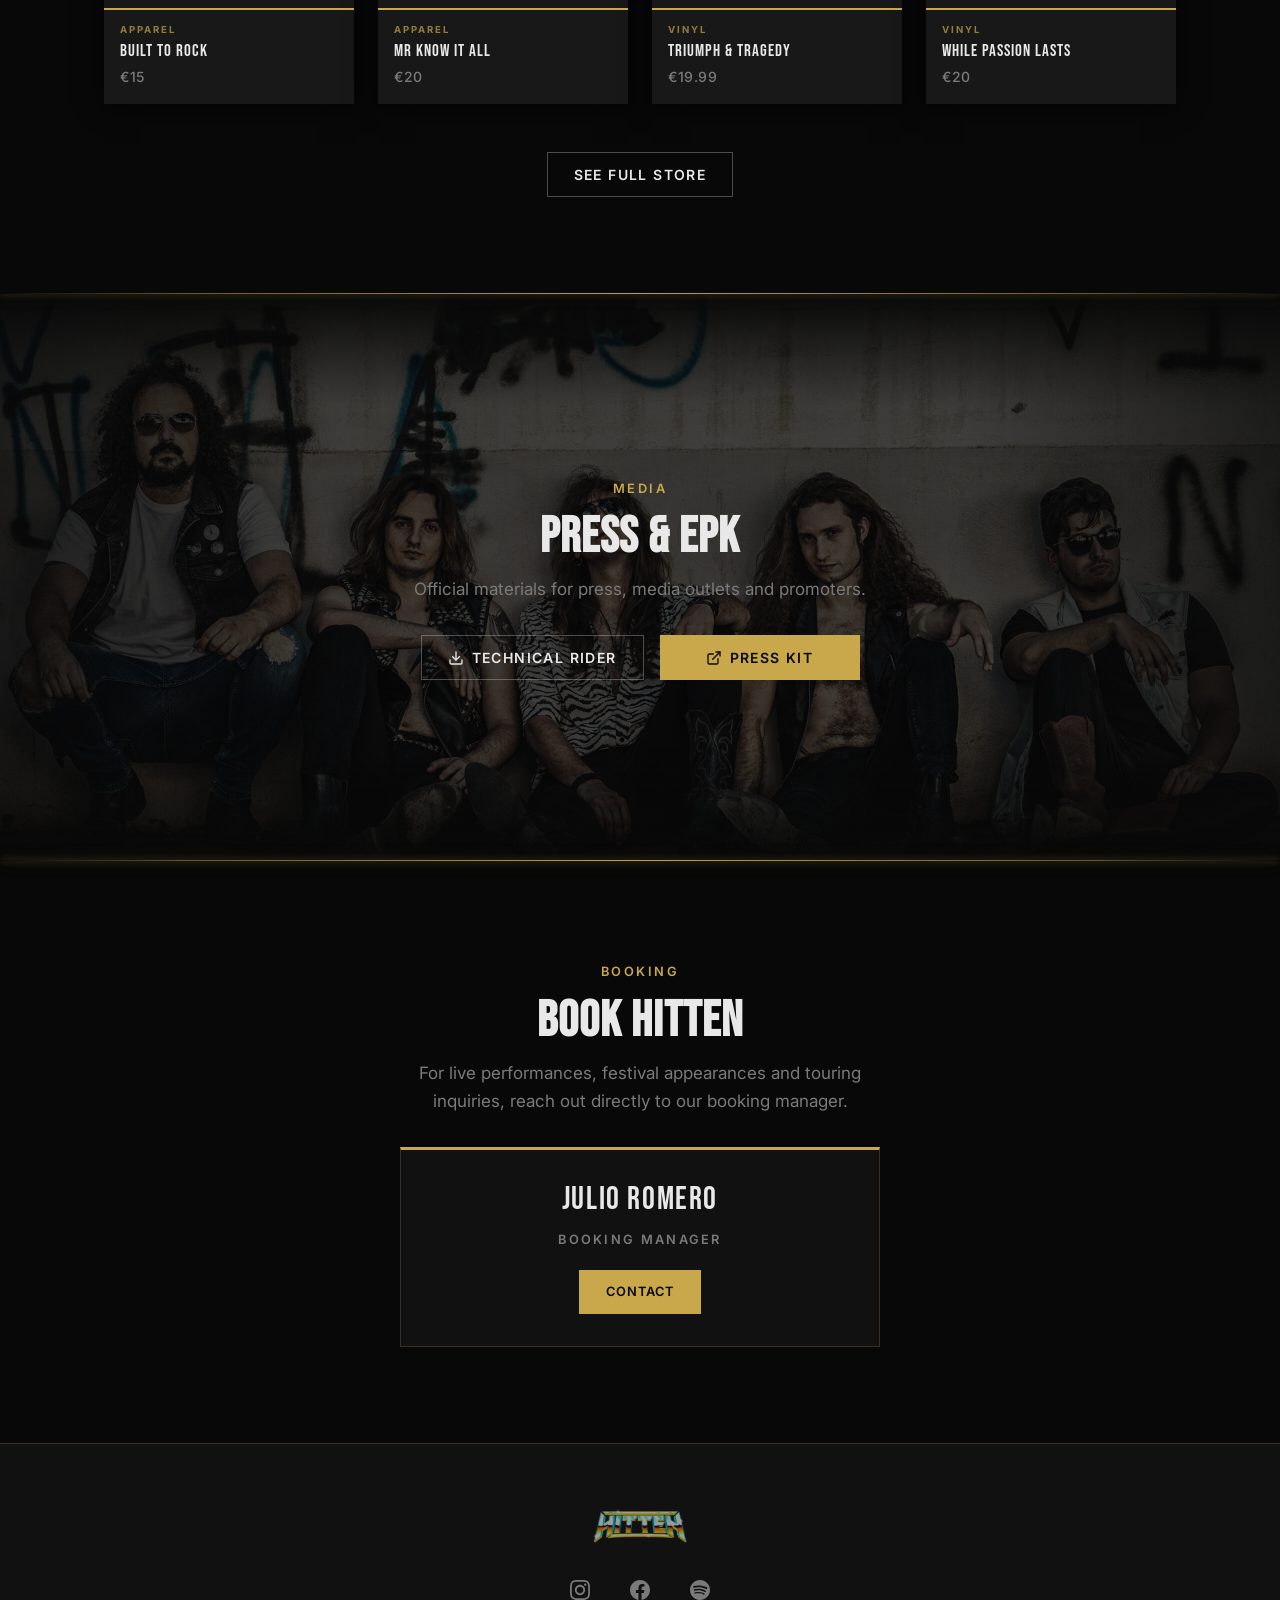
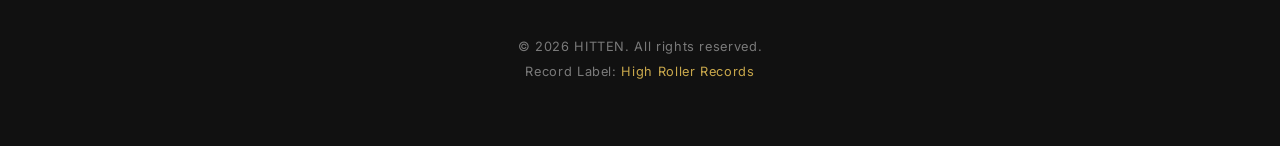
==== commit 3723e5bf: "SEO: añadir Get rocked! a descripción OG" ====
--- a/index.html
+++ b/index.html
@@ -6,7 +6,7 @@
     <title>HITTEN — Official Site</title>
     <meta name="description" content="Official website of HITTEN — Spain's most relentless rock and roll export. Albums, live shows, and more.">
     <meta property="og:title" content="HITTEN — Official Site">
-    <meta property="og:description" content="Spain's most relentless rock and roll export. Albums, live shows, and more.">
+    <meta property="og:description" content="Spain's most relentless rock and roll export. Albums, live shows, and more. Get rocked!">
     <meta property="og:image" content="https://www.officialhitten.com/assets/2.jpg">
     <meta property="og:url" content="https://www.officialhitten.com">
     <meta property="og:type" content="website">
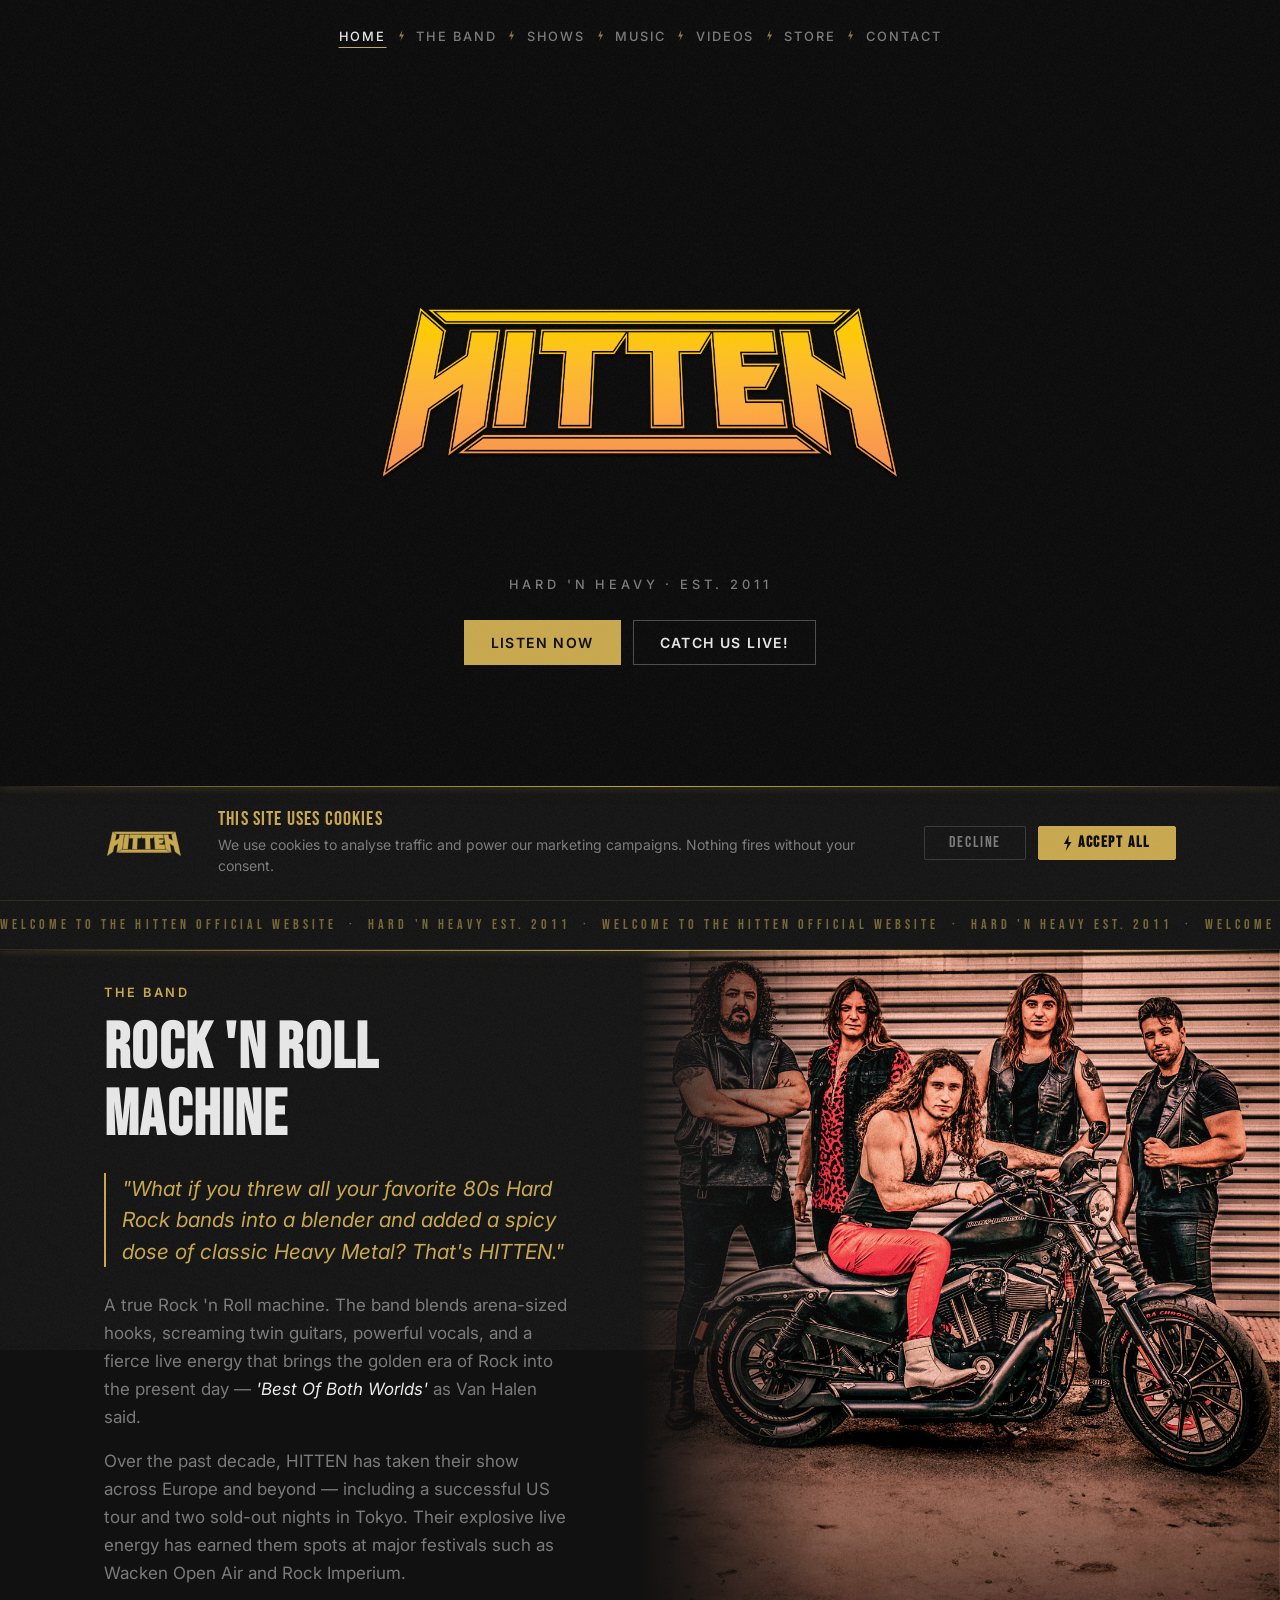
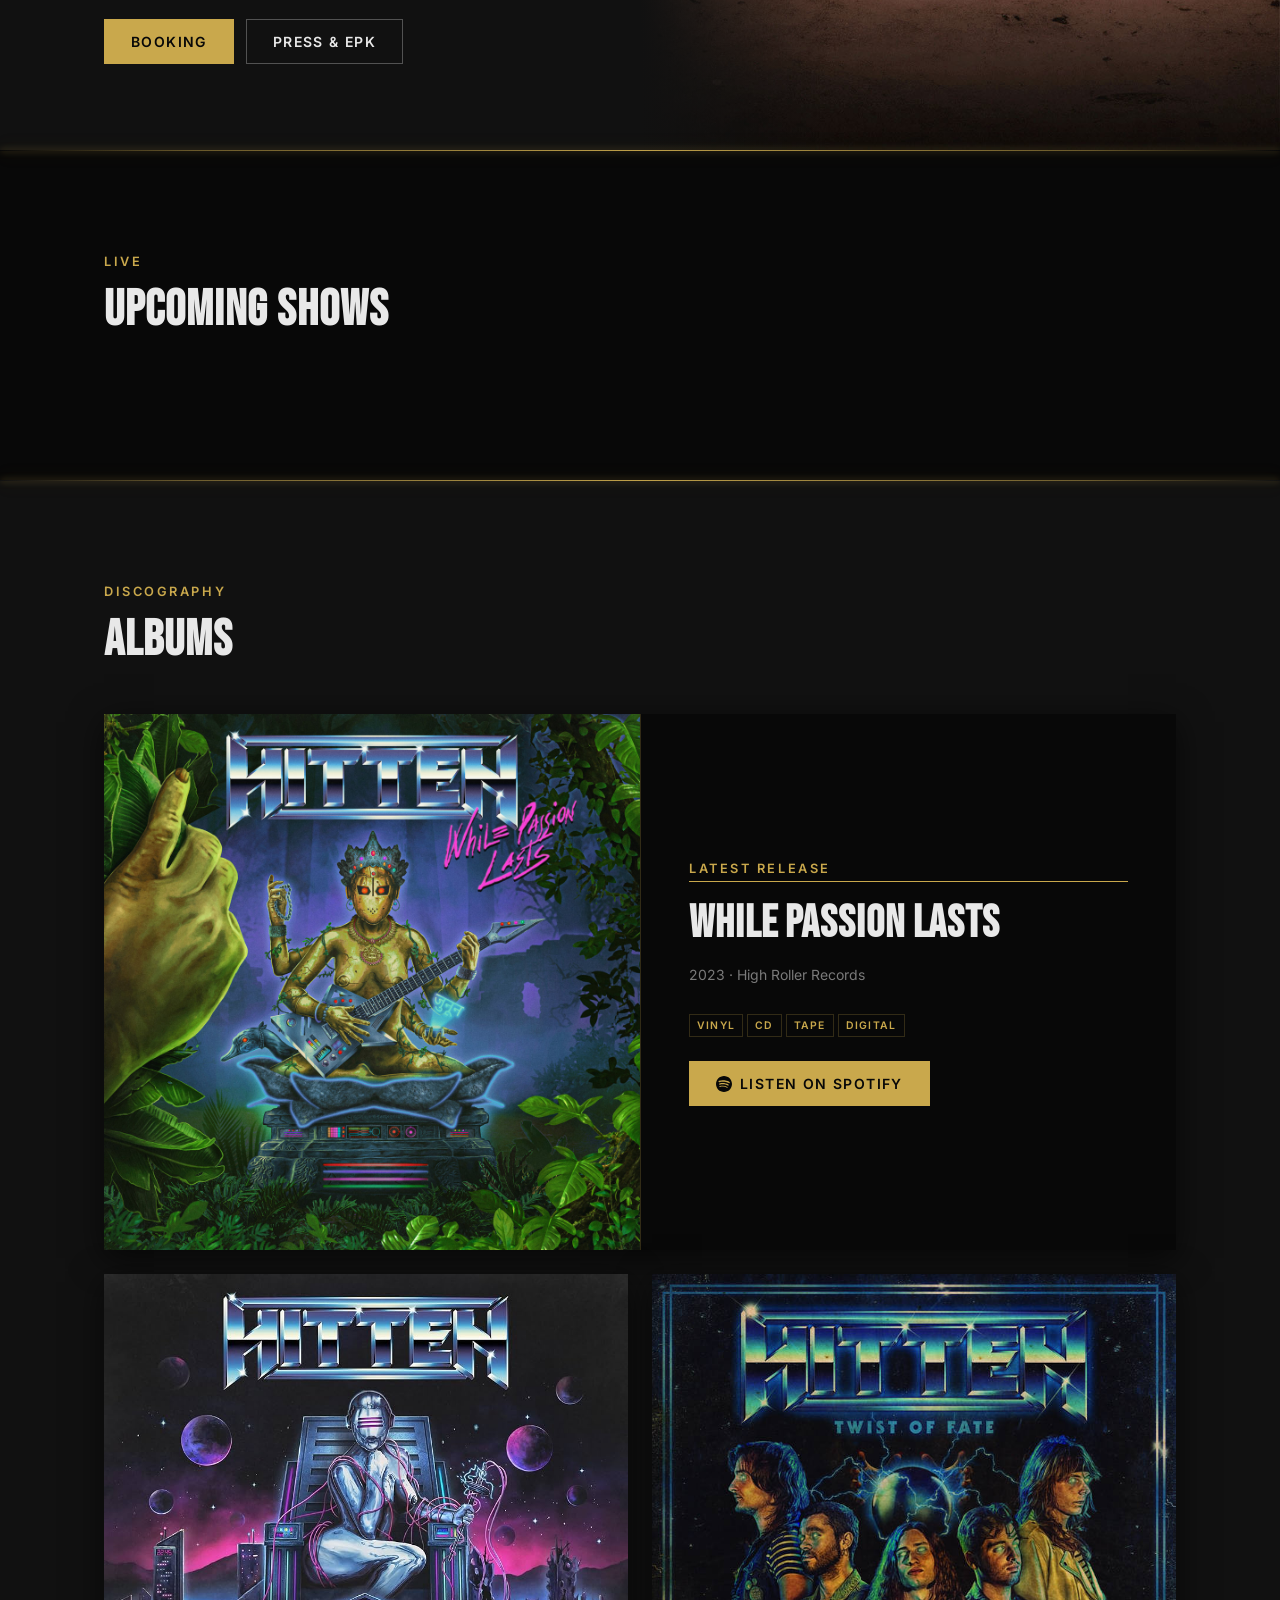
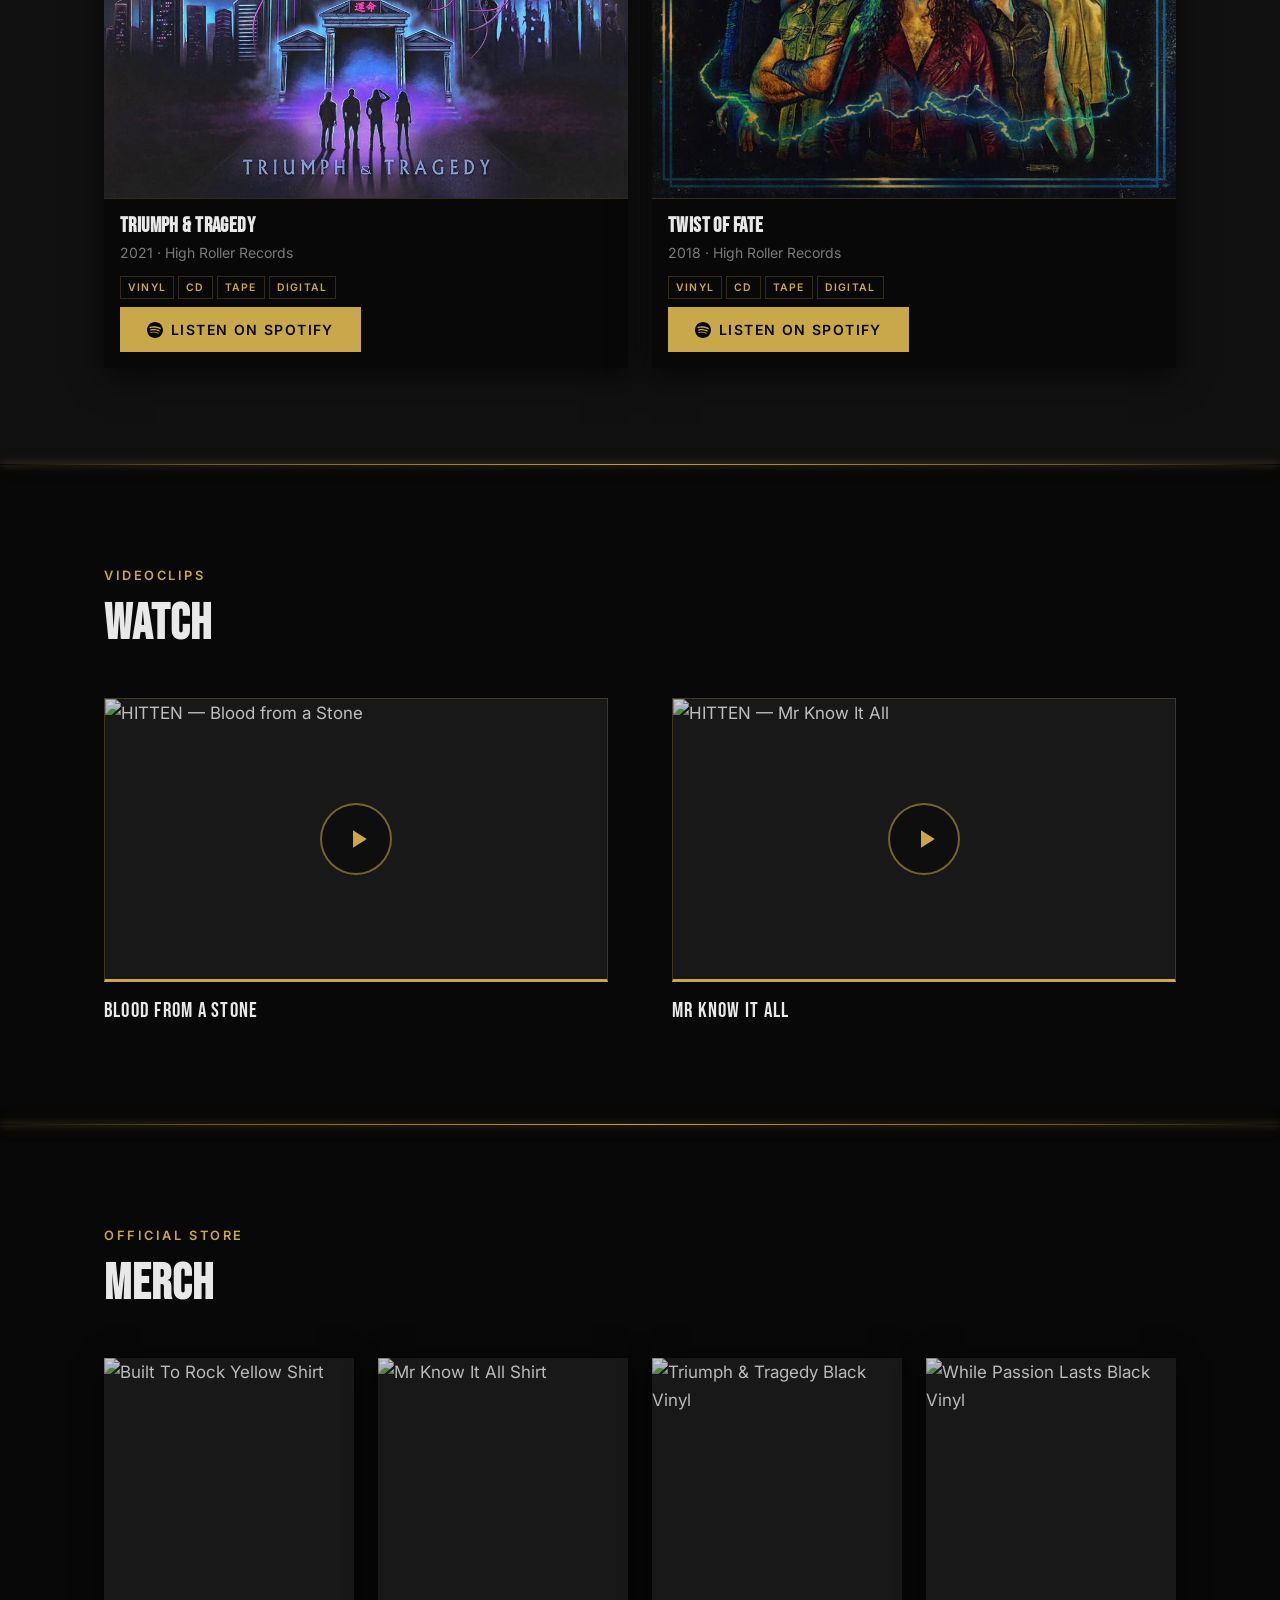
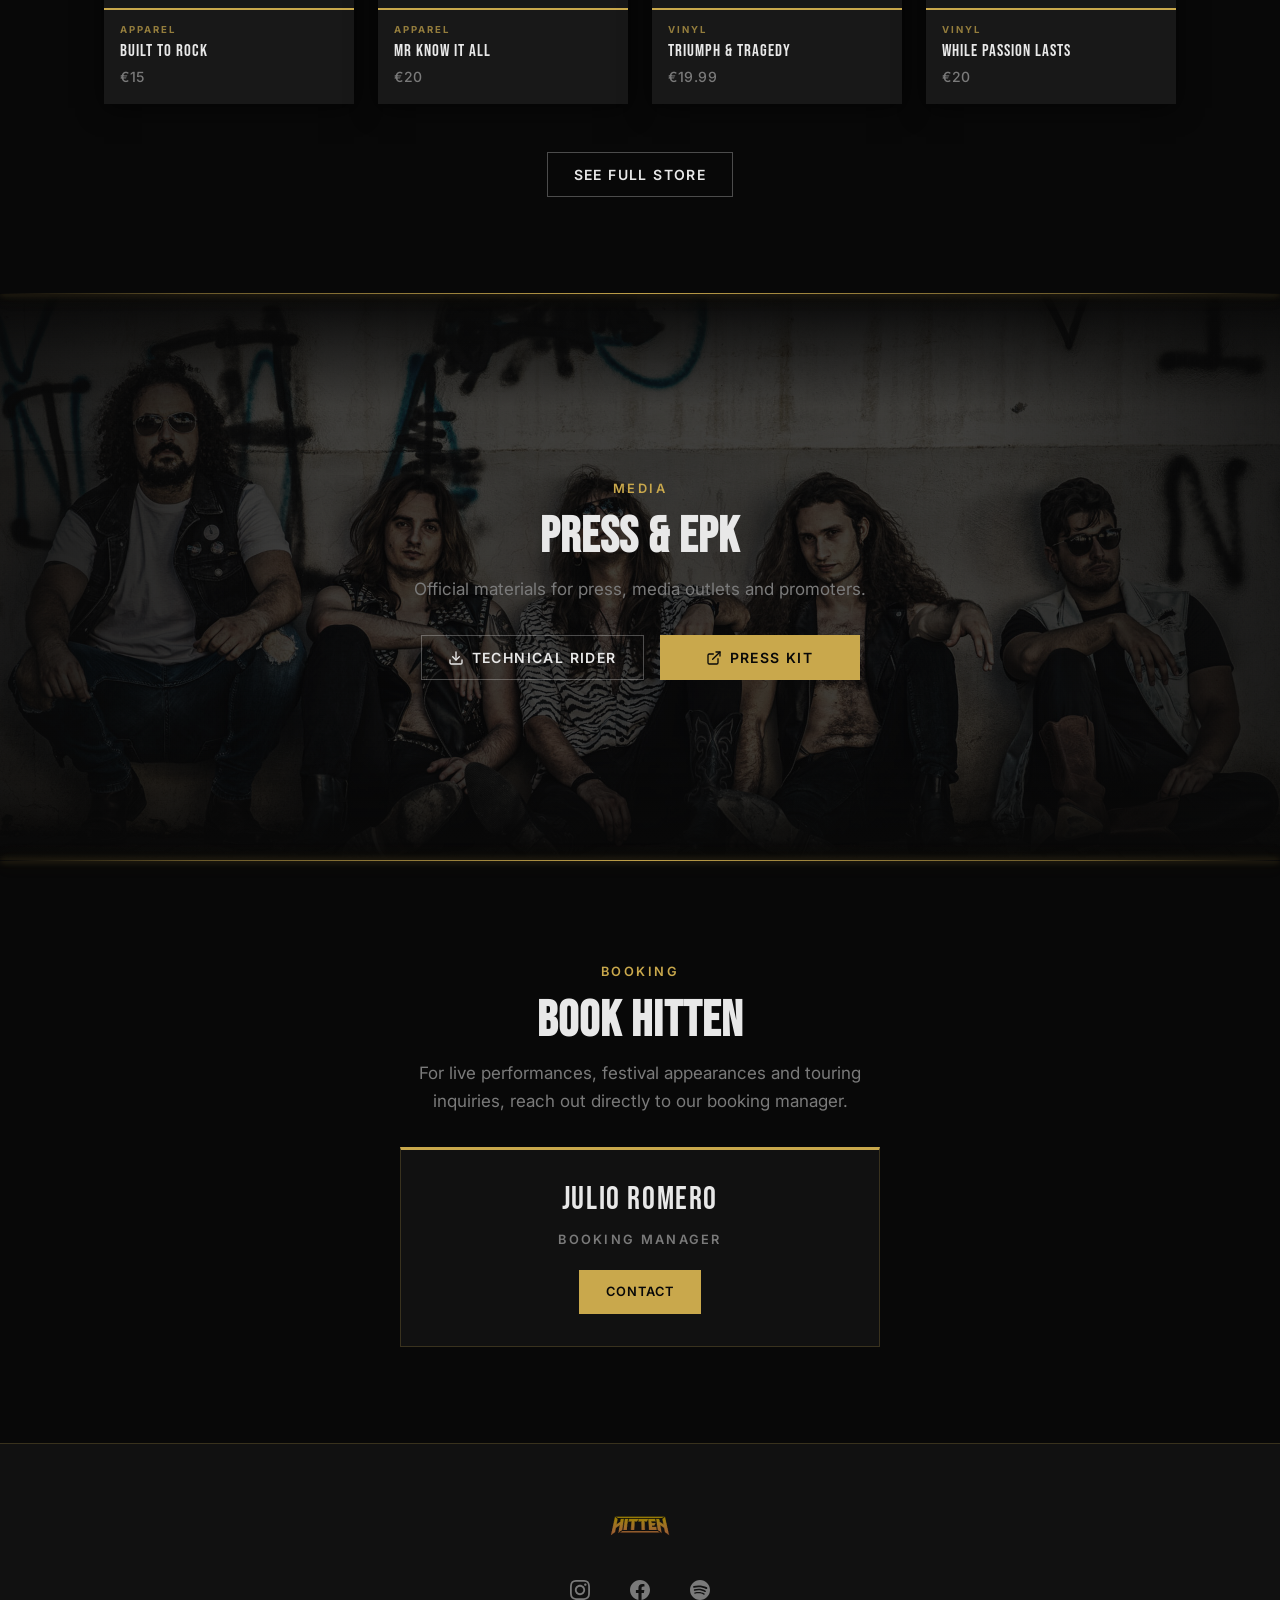
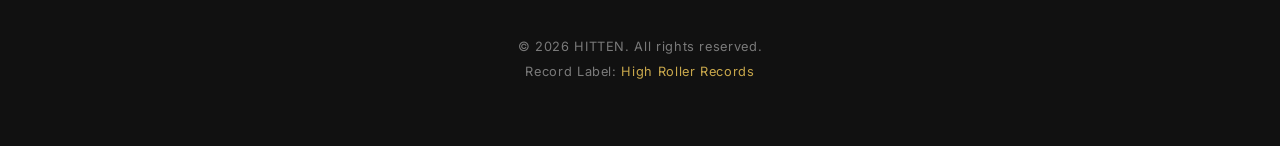
==== commit 5195a41e: "Cookies: añadir banner de consentimiento con logo de la banda Banner fijo en la parte inferior con d" ====
--- a/index.html
+++ b/index.html
@@ -3,17 +3,65 @@
 <head>
     <meta charset="UTF-8">
     <meta name="viewport" content="width=device-width, initial-scale=1.0">
-    <title>HITTEN — Official Site</title>
-    <meta name="description" content="Official website of HITTEN — Spain's most relentless rock and roll export. Albums, live shows, and more.">
-    <meta property="og:title" content="HITTEN — Official Site">
-    <meta property="og:description" content="Spain's most relentless rock and roll export. Albums, live shows, and more. Get rocked!">
+    <title>HITTEN | Official Website | Rock and roll machine est. 2011</title>
+    <meta name="description" content="Official website of HITTEN, Spain's most relentless rock and roll export. Discography, upcoming tour dates, merch and booking.">
+    <meta property="og:title" content="HITTEN | Official Website | Rock and roll machine est. 2011">
+    <meta property="og:description" content="Official website of HITTEN, Spain's most relentless rock and roll export. Discography, upcoming tour dates, merch and booking.">
     <meta property="og:image" content="https://www.officialhitten.com/assets/2.jpg">
     <meta property="og:url" content="https://www.officialhitten.com">
     <meta property="og:type" content="website">
+    <meta property="og:site_name" content="HITTEN Official">
+    <meta name="twitter:card" content="summary_large_image">
+    <meta name="twitter:title" content="HITTEN | Official Website | Rock and roll machine est. 2011">
+    <meta name="twitter:description" content="Official website of HITTEN, Spain's most relentless rock and roll export. Discography, upcoming tour dates, merch and booking.">
+    <meta name="twitter:image" content="https://www.officialhitten.com/assets/2.jpg">
+    <link rel="canonical" href="https://www.officialhitten.com">
+    <script type="application/ld+json">
+    {
+      "@context": "https://schema.org",
+      "@type": "MusicGroup",
+      "name": "HITTEN",
+      "url": "https://www.officialhitten.com",
+      "description": "Spain's most relentless Hard Rock and Heavy Metal band. Founded in 2011, HITTEN blends arena-sized hooks, screaming twin guitars, powerful vocals, and a fierce live energy.",
+      "genre": ["Hard Rock", "Heavy Metal"],
+      "foundingDate": "2011",
+      "foundingLocation": {
+        "@type": "Place",
+        "name": "Spain"
+      },
+      "image": "https://www.officialhitten.com/assets/2.jpg",
+      "sameAs": [
+        "https://www.instagram.com/hittenofficial/",
+        "https://www.facebook.com/hittenofficial/",
+        "https://open.spotify.com/artist/78LVpk0xhPtf6ptfZjaw5h",
+        "https://hittenofficial.bandcamp.com"
+      ],
+      "album": [
+        {
+          "@type": "MusicAlbum",
+          "name": "While Passion Lasts",
+          "datePublished": "2023",
+          "recordLabel": "High Roller Records"
+        },
+        {
+          "@type": "MusicAlbum",
+          "name": "Triumph & Tragedy",
+          "datePublished": "2021",
+          "recordLabel": "High Roller Records"
+        },
+        {
+          "@type": "MusicAlbum",
+          "name": "Twist of Fate",
+          "datePublished": "2018",
+          "recordLabel": "High Roller Records"
+        }
+      ]
+    }
+    </script>
     <link rel="preconnect" href="https://fonts.googleapis.com">
     <link rel="preconnect" href="https://fonts.gstatic.com" crossorigin>
     <link href="https://fonts.googleapis.com/css2?family=Bebas+Neue&family=Inter:wght@300;400;500;600&display=swap" rel="stylesheet">
-    <link rel="preload" as="image" href="assets/logoweb.png">
+    <link rel="preload" as="image" href="assets/Hitten logo contraste negro.png">
     <link rel="stylesheet" href="style.css">
 </head>
 <body>
@@ -74,7 +122,8 @@
             </video>
             <div class="hero-overlay"></div>
             <div class="hero-content">
-                <img src="assets/logoweb.png"
+                <h1 class="sr-only">HITTEN — Official Website | Hard Rock &amp; Heavy Metal Band from Spain</h1>
+                <img src="assets/Hitten logo contraste negro.png"
                      alt="HITTEN"
                      class="hero-logo"
                      loading="eager">
@@ -397,7 +446,7 @@
     <footer class="footer">
         <div class="container">
             <a href="#home" class="footer-logo-link" aria-label="Back to top">
-                <img src="assets/logoweb.png" alt="HITTEN" class="footer-logo" loading="lazy">
+                <img src="assets/Hitten logo contraste negro.png" alt="HITTEN" class="footer-logo" loading="lazy">
             </a>
             <nav class="social-nav" aria-label="Social media links">
                 <a href="https://www.instagram.com/hittenofficial/" target="_blank" rel="noopener" aria-label="Instagram">
@@ -417,6 +466,36 @@
         </div>
     </footer>
 
+    <!-- ═══ COOKIE BANNER ═══ -->
+    <aside id="cookie-banner" class="cookie-banner" role="dialog" aria-label="Cookie consent" aria-live="polite">
+
+      <div class="cookie-banner__inner">
+
+        <!-- Logo de la banda como icono -->
+        <div class="cookie-banner__icon" aria-hidden="true">
+          <img src="assets/Hitten logo contraste negro.png" alt="">
+        </div>
+
+        <!-- Texto -->
+        <div class="cookie-banner__content">
+          <p class="cookie-banner__title">This site uses cookies</p>
+          <p class="cookie-banner__desc">We use cookies to analyse traffic and power our marketing campaigns. Nothing fires without your consent.</p>
+        </div>
+
+        <!-- Botones -->
+        <div class="cookie-banner__actions">
+          <button id="cookie-decline" class="cookie-btn cookie-btn--decline">Decline</button>
+          <button id="cookie-accept" class="cookie-btn cookie-btn--accept">
+            <svg viewBox="0 0 10 18" fill="currentColor" aria-hidden="true" width="9" height="16">
+              <path d="M6.5 0 1 10H5L3 18 9.5 8H6L6.5 0Z"/>
+            </svg>
+            Accept All
+          </button>
+        </div>
+
+      </div>
+    </aside>
+
     <script charset="utf-8" src="https://widget.bandsintown.com/main.min.js"></script>
     <script src="script.js"></script>
 </body>
--- a/style.css
+++ b/style.css
@@ -1355,3 +1355,169 @@
   from { opacity: 0; }
   to   { opacity: 1; }
 }
+
+.sr-only {
+  position: absolute;
+  width: 1px;
+  height: 1px;
+  padding: 0;
+  margin: -1px;
+  overflow: hidden;
+  clip: rect(0, 0, 0, 0);
+  white-space: nowrap;
+  border: 0;
+}
+
+/* ============================================================
+   COOKIE BANNER
+   ============================================================ */
+.cookie-banner {
+  position: fixed;
+  bottom: 0;
+  left: 0;
+  right: 0;
+  z-index: 9999;
+  background: var(--surface);
+  overflow: hidden;
+  transform: translateY(100%);
+  transition: transform 0.5s var(--ease-out);
+}
+
+/* Gold neon glow on top edge — same as section separators */
+.cookie-banner::before {
+  content: '';
+  position: absolute;
+  top: 0; left: 0; right: 0;
+  height: 1px;
+  background: linear-gradient(
+    to right,
+    transparent 0%,
+    rgba(201, 168, 76, 0.5) 15%,
+    rgba(201, 168, 76, 0.95) 50%,
+    rgba(201, 168, 76, 0.5) 85%,
+    transparent 100%
+  );
+  box-shadow:
+    0 0 6px  rgba(201, 168, 76, 0.7),
+    0 0 18px rgba(201, 168, 76, 0.35),
+    0 0 40px rgba(201, 168, 76, 0.12);
+  pointer-events: none;
+}
+
+.cookie-banner.is-visible {
+  transform: translateY(0);
+}
+
+.cookie-banner__inner {
+  display: flex;
+  align-items: center;
+  gap: var(--sp-6);
+  padding: var(--sp-6) clamp(var(--sp-4), 5vw, var(--sp-16));
+  max-width: 1200px;
+  margin-inline: auto;
+  position: relative;
+}
+
+/* Logo de la banda como icono */
+.cookie-banner__icon {
+  flex-shrink: 0;
+  width: 90px;
+  height: 45px;
+  background-color: var(--gold);
+  -webkit-mask-image: url('assets/Hitten logo contraste negro.png');
+  mask-image: url('assets/Hitten logo contraste negro.png');
+  -webkit-mask-size: contain;
+  mask-size: contain;
+  -webkit-mask-repeat: no-repeat;
+  mask-repeat: no-repeat;
+  -webkit-mask-position: center left;
+  mask-position: center left;
+}
+
+.cookie-banner__icon img {
+  display: none;
+}
+
+.cookie-banner__content {
+  flex: 1;
+  min-width: 0;
+}
+
+.cookie-banner__title {
+  font-family: var(--font-display);
+  font-size: clamp(1rem, 0.9rem + 0.4vw, 1.35rem);
+  letter-spacing: 0.06em;
+  text-transform: uppercase;
+  color: var(--gold);
+  line-height: 1;
+  margin-bottom: 4px;
+}
+
+.cookie-banner__desc {
+  font-size: var(--text-sm);
+  color: var(--text-muted);
+  line-height: 1.5;
+}
+
+.cookie-banner__actions {
+  display: flex;
+  gap: var(--sp-3);
+  flex-shrink: 0;
+}
+
+.cookie-btn {
+  display: inline-flex;
+  align-items: center;
+  gap: 6px;
+  padding: var(--sp-2) var(--sp-6);
+  font-family: var(--font-display);
+  font-size: 1rem;
+  letter-spacing: 0.1em;
+  text-transform: uppercase;
+  cursor: pointer;
+  border-radius: 2px;
+  transition: all 0.2s var(--ease);
+  white-space: nowrap;
+  line-height: 1;
+}
+
+.cookie-btn--decline {
+  background: transparent;
+  color: var(--text-muted);
+  border: 1px solid rgba(122, 122, 122, 0.35);
+}
+
+.cookie-btn--decline:hover {
+  color: var(--text);
+  border-color: var(--text-muted);
+}
+
+.cookie-btn--accept {
+  background: var(--gold);
+  color: var(--black);
+  border: 1px solid var(--gold);
+  font-weight: 700;
+}
+
+.cookie-btn--accept:hover {
+  background: #e0bb5a;
+  border-color: #e0bb5a;
+  box-shadow: 0 0 20px rgba(201, 168, 76, 0.45);
+}
+
+@media (max-width: 640px) {
+  .cookie-banner__inner {
+    flex-wrap: wrap;
+    gap: var(--sp-4);
+  }
+  .cookie-banner__icon {
+    display: none;
+  }
+  .cookie-banner__actions {
+    width: 100%;
+  }
+  .cookie-btn {
+    flex: 1;
+    justify-content: center;
+  }
+}
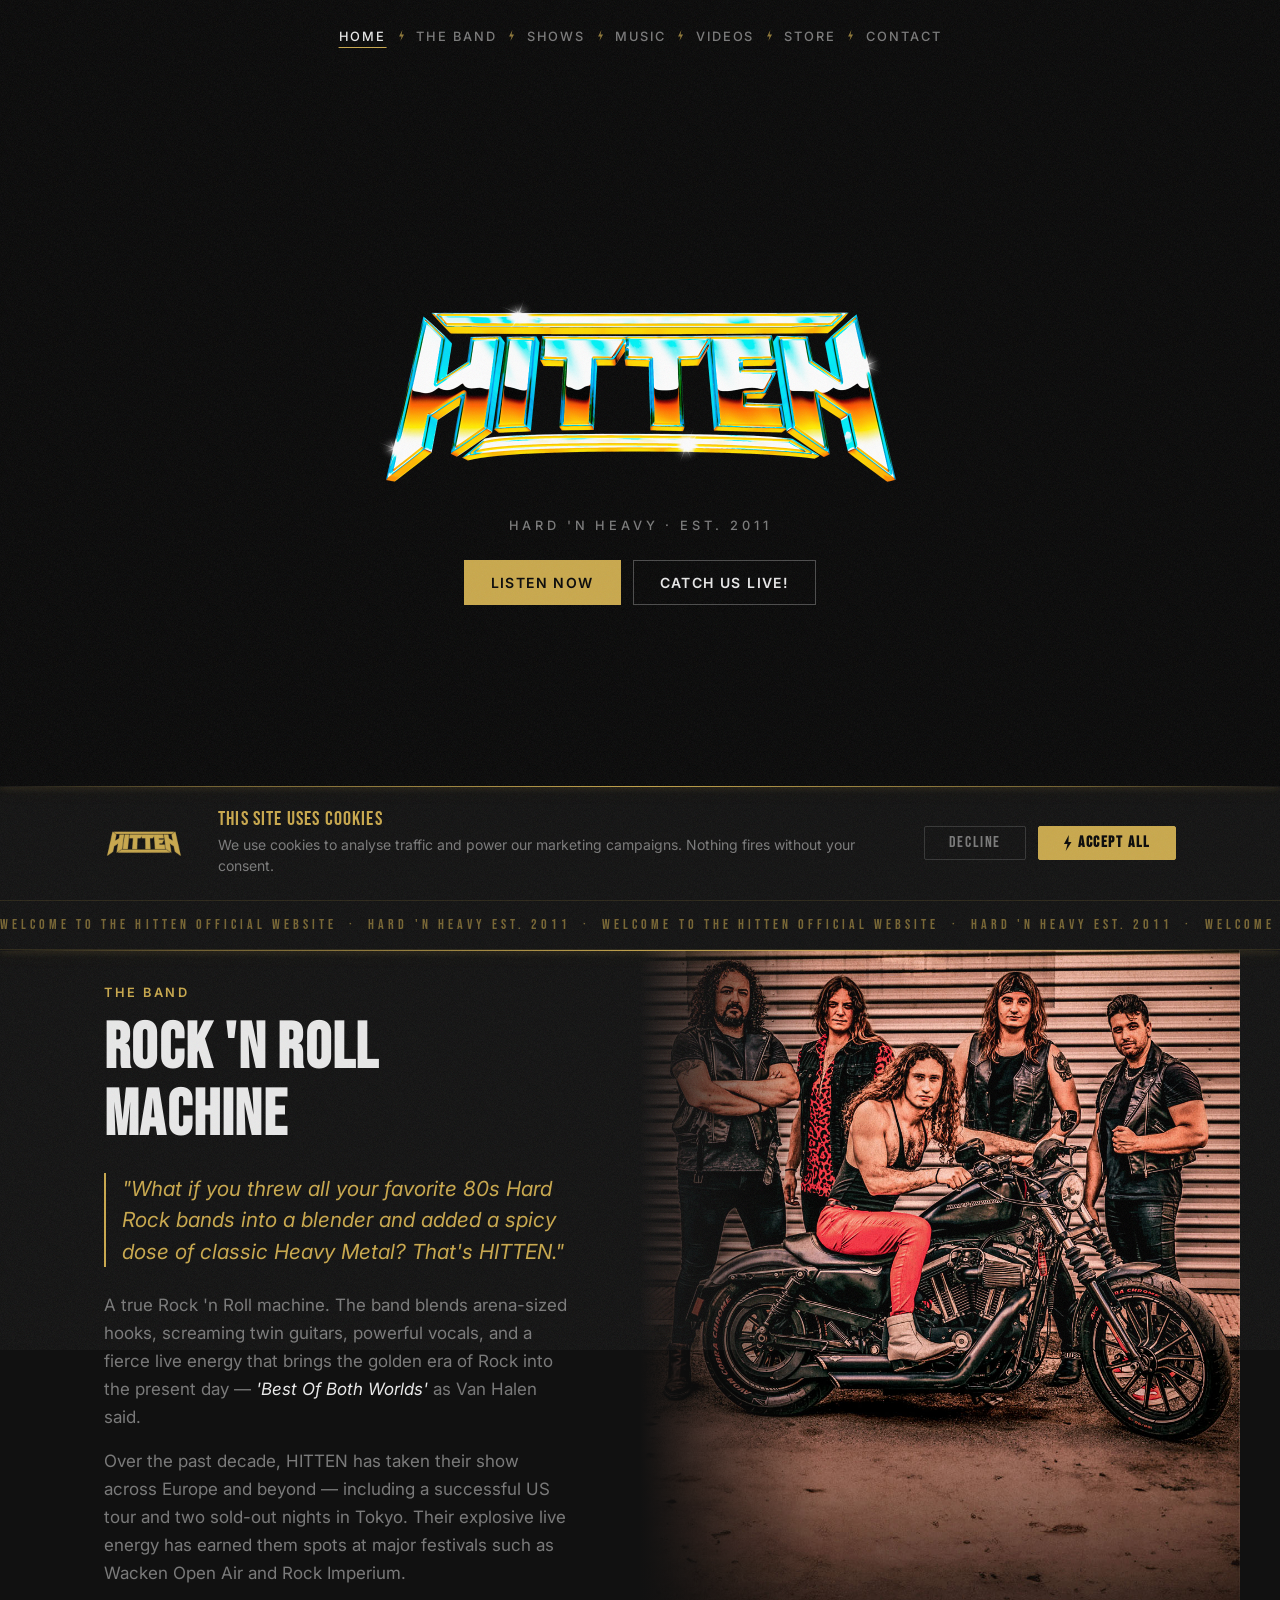
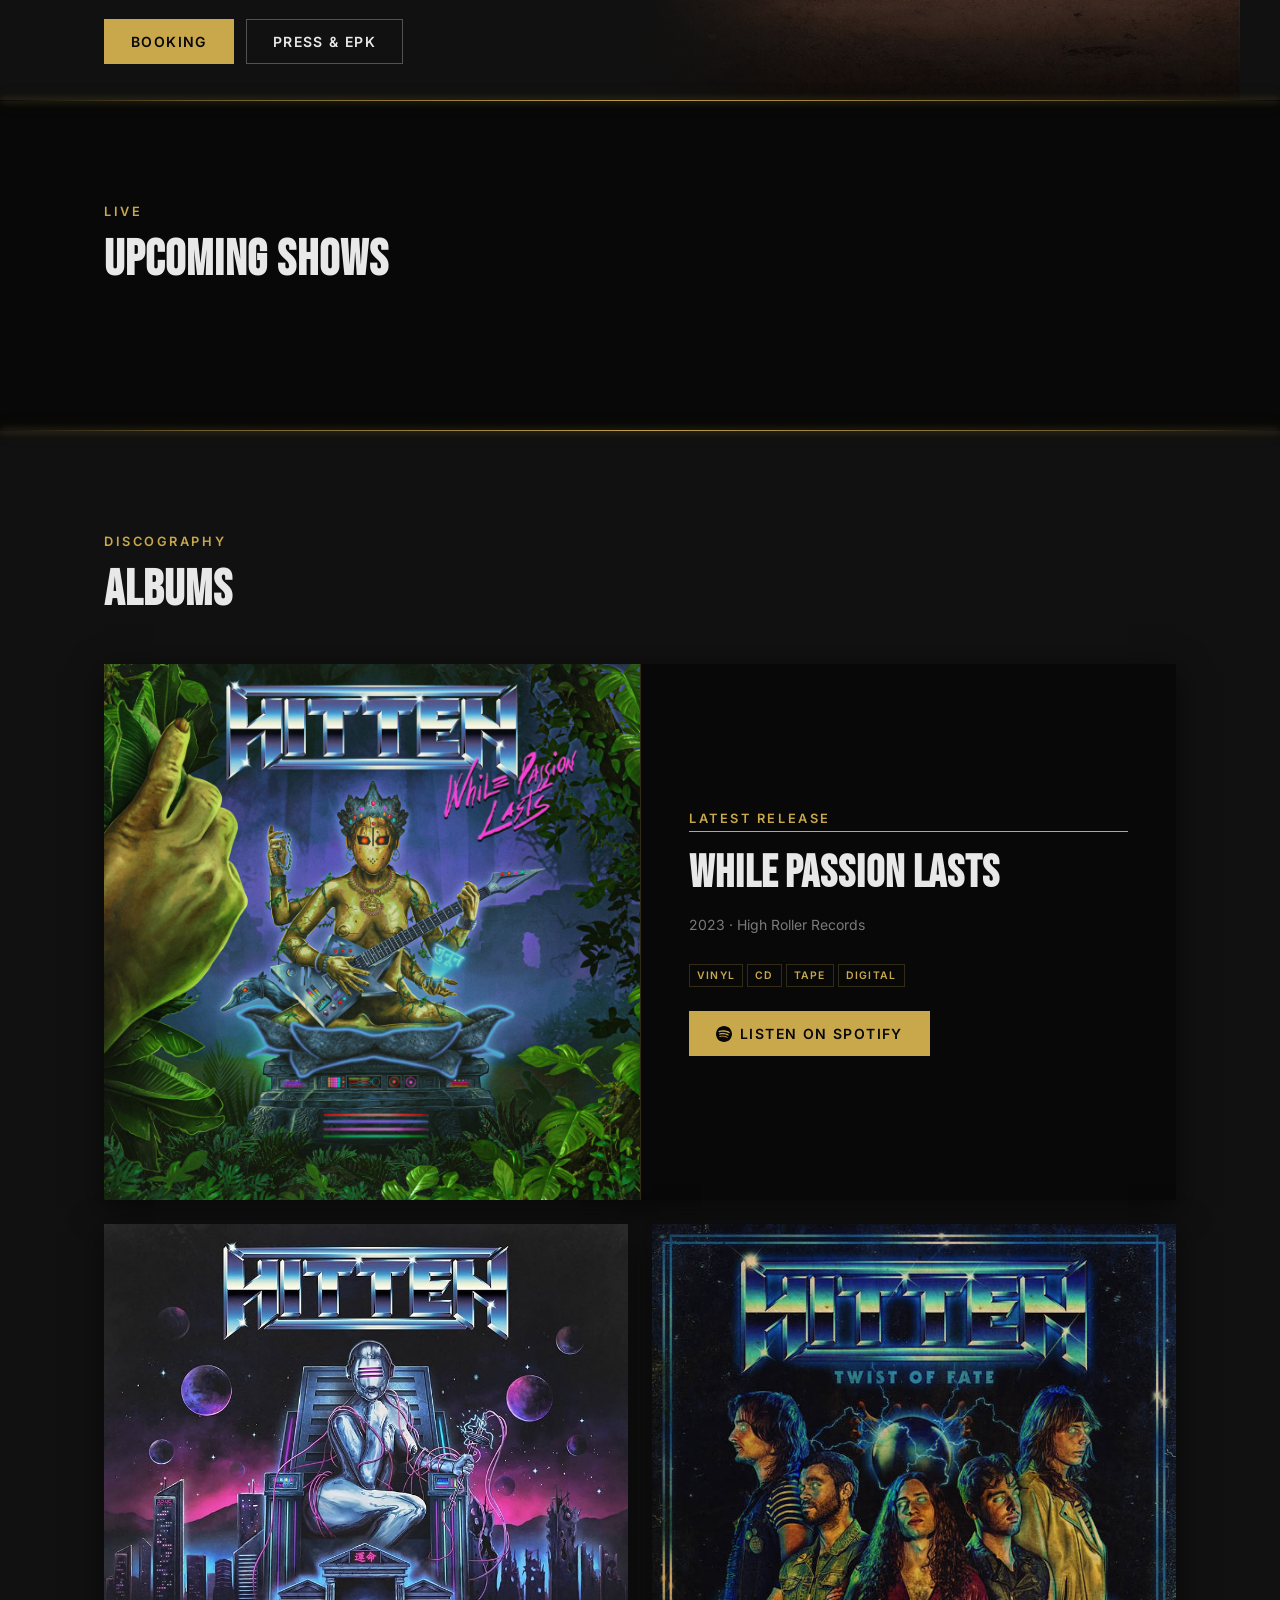
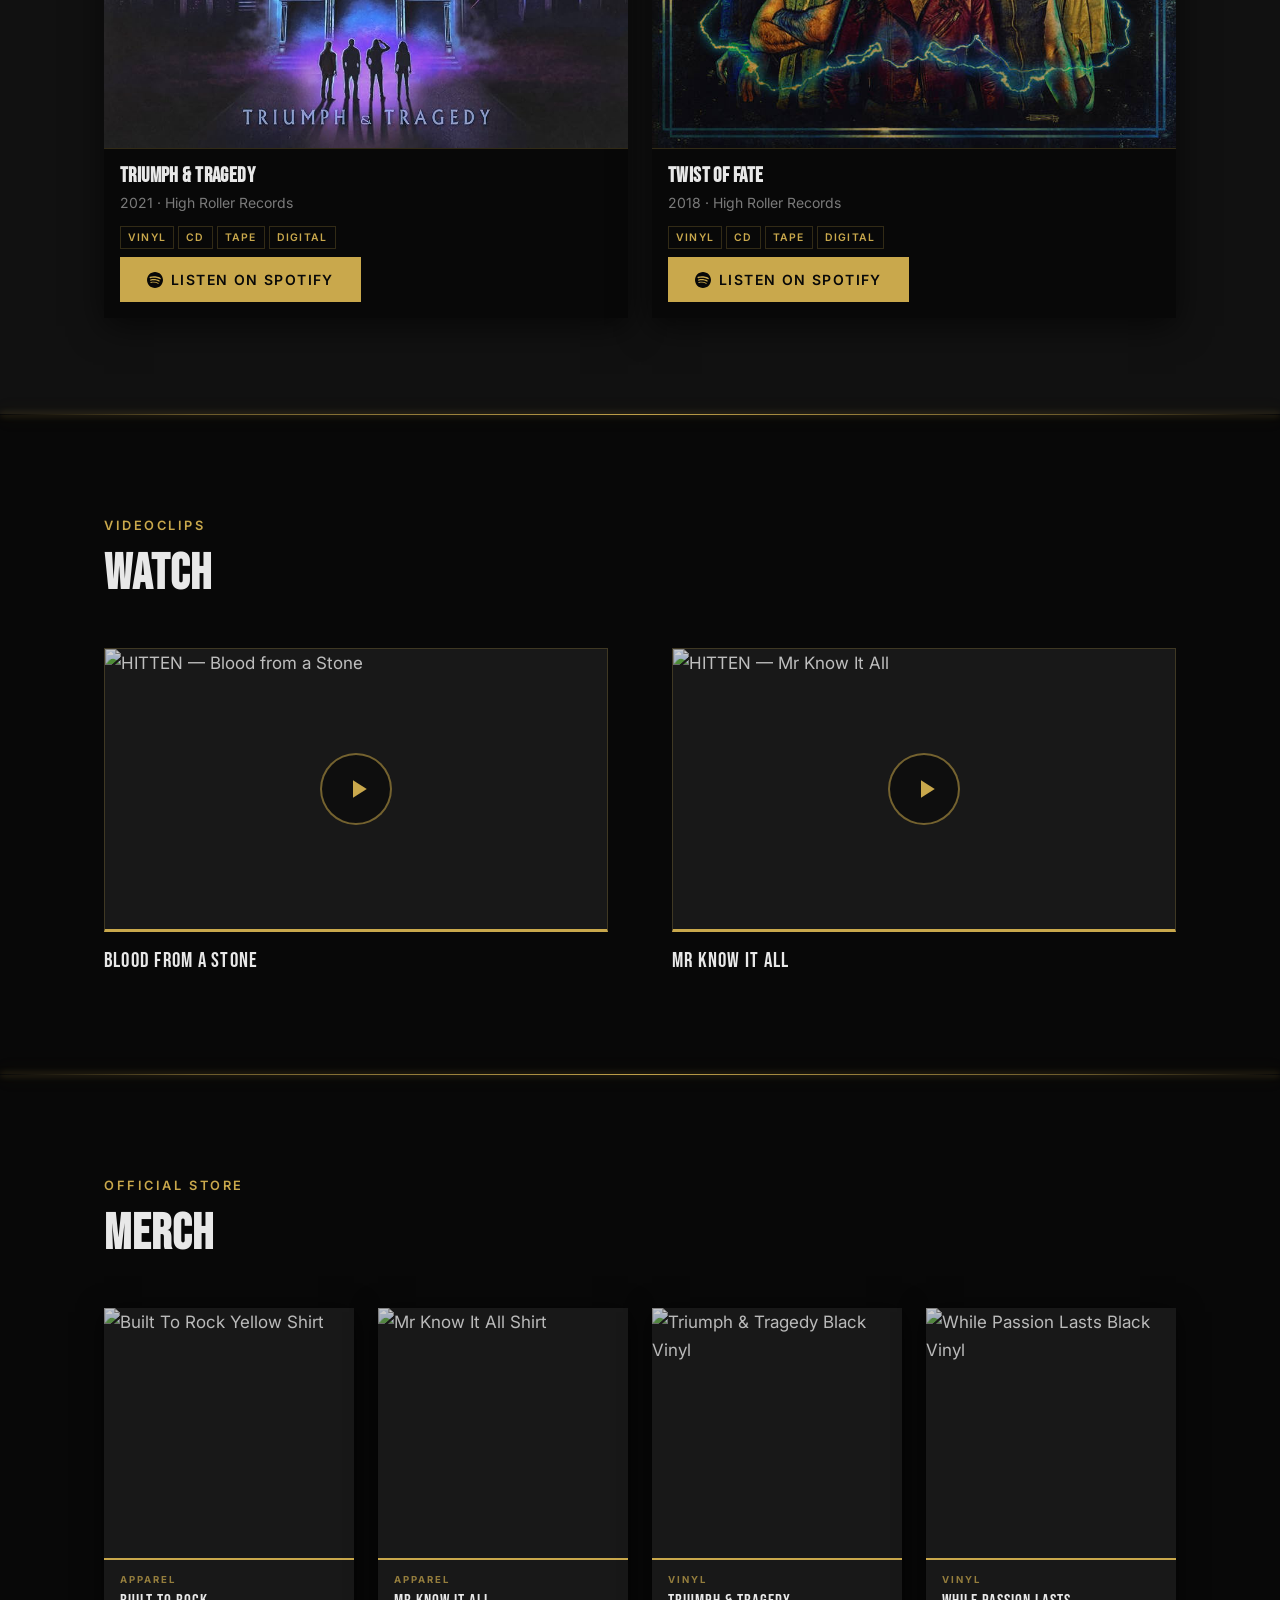
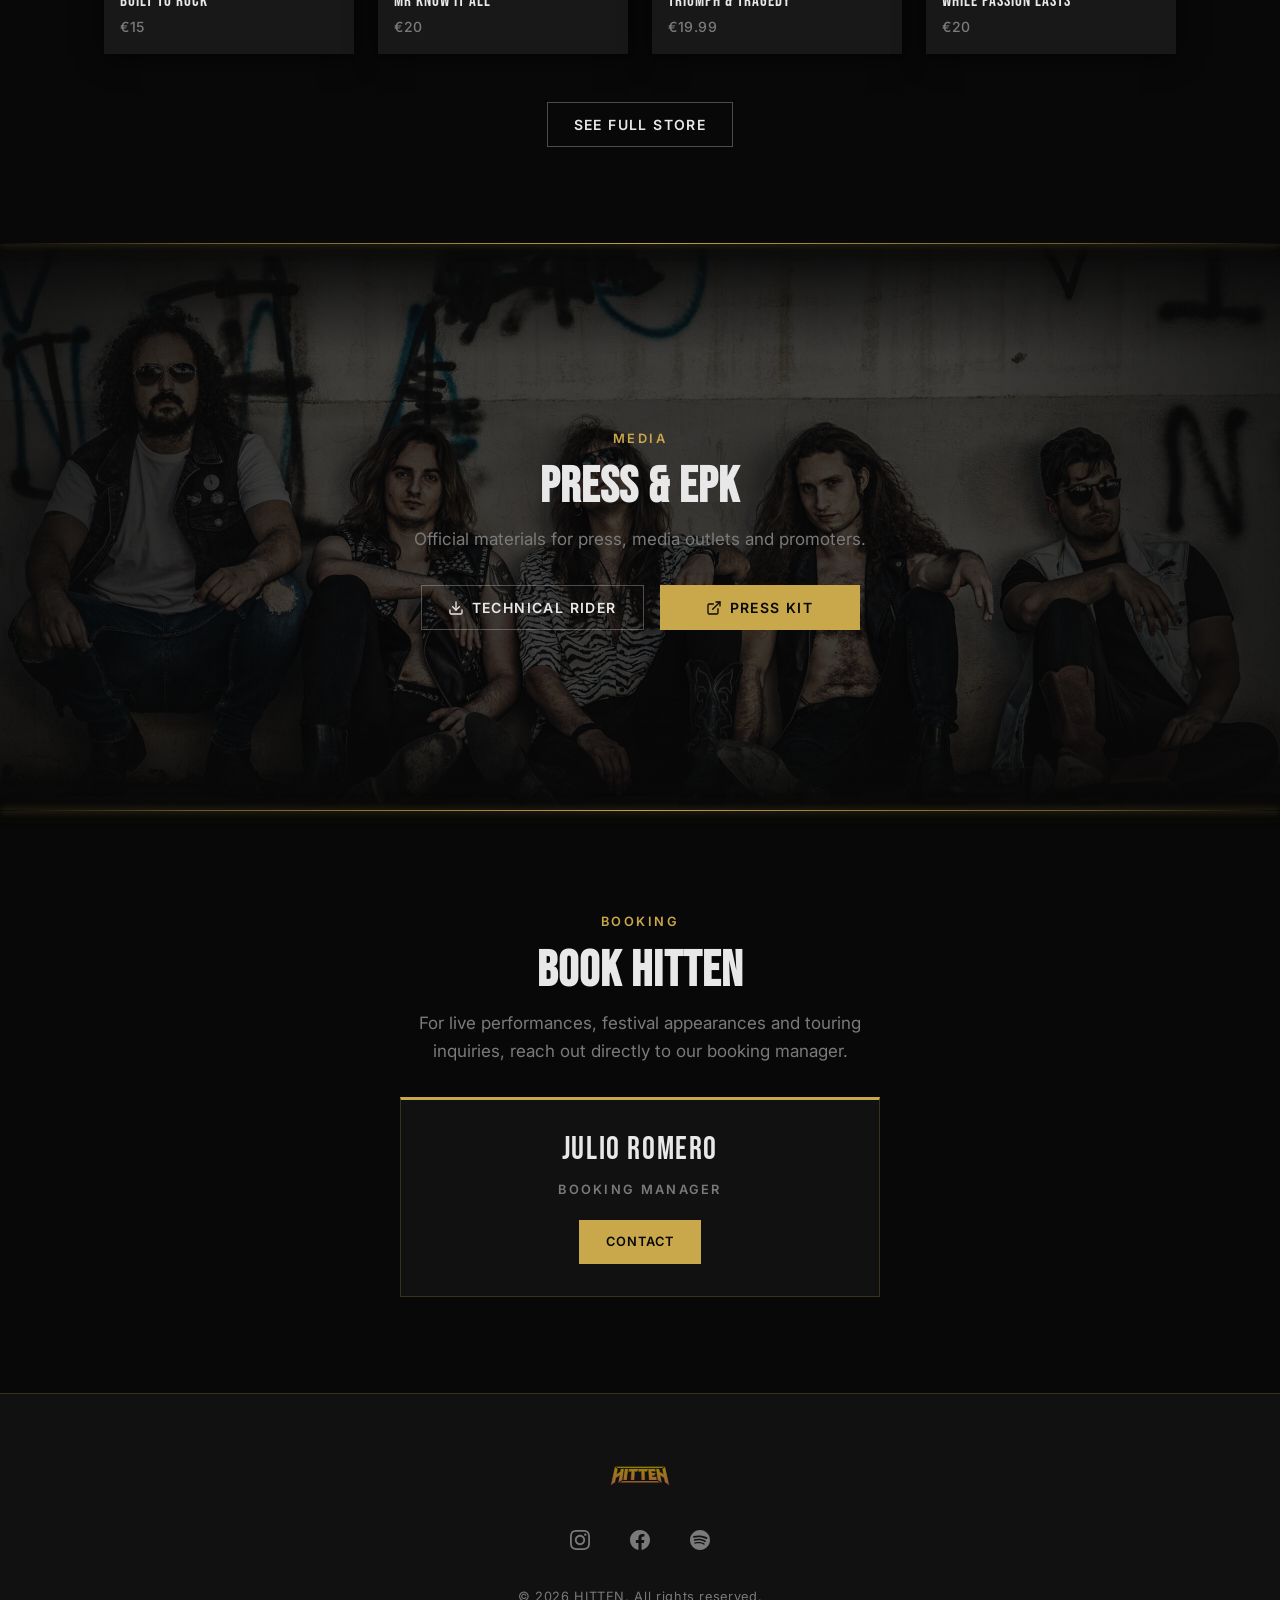
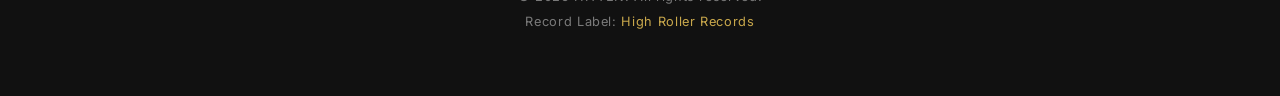
==== commit 7c98cfd8: "Responsive: corregir layout en pantallas grandes, video móvil y merch en tablet - Hero: restaurar lo" ====
--- a/index.html
+++ b/index.html
@@ -61,7 +61,7 @@
     <link rel="preconnect" href="https://fonts.googleapis.com">
     <link rel="preconnect" href="https://fonts.gstatic.com" crossorigin>
     <link href="https://fonts.googleapis.com/css2?family=Bebas+Neue&family=Inter:wght@300;400;500;600&display=swap" rel="stylesheet">
-    <link rel="preload" as="image" href="assets/Hitten logo contraste negro.png">
+    <link rel="preload" as="image" href="assets/logoweb.png">
     <link rel="stylesheet" href="style.css">
 </head>
 <body>
@@ -123,7 +123,7 @@
             <div class="hero-overlay"></div>
             <div class="hero-content">
                 <h1 class="sr-only">HITTEN — Official Website | Hard Rock &amp; Heavy Metal Band from Spain</h1>
-                <img src="assets/Hitten logo contraste negro.png"
+                <img src="assets/logoweb.png"
                      alt="HITTEN"
                      class="hero-logo"
                      loading="eager">
--- a/style.css
+++ b/style.css
@@ -495,6 +495,7 @@
   object-fit: cover;
   object-position: center;
   opacity: 0.55;
+  pointer-events: none;
 }
 
 .hero-overlay {
@@ -581,6 +582,9 @@
   display: grid;
   grid-template-columns: 1fr;
   min-height: 600px;
+  max-width: 1200px;
+  margin-inline: auto;
+  width: 100%;
 }
 
 @media (min-width: 900px) {
@@ -592,13 +596,7 @@
   display: flex;
   flex-direction: column;
   justify-content: flex-start;
-  padding: clamp(var(--sp-6), 4vw, var(--sp-8)) clamp(var(--sp-6), 6vw, var(--sp-16));
-  padding-left: clamp(var(--sp-4), 5vw, var(--sp-16));
-  max-width: 680px;
-}
-
-@media (min-width: 1200px) {
-  .bio-text { padding-left: calc((100vw - 1200px) / 2 + var(--sp-16)); }
+  padding: clamp(var(--sp-6), 4vw, var(--sp-8)) clamp(var(--sp-4), 5vw, var(--sp-16));
 }
 
 .bio-text h2 {
@@ -614,6 +612,7 @@
   padding-left: var(--sp-4);
   margin-bottom: var(--sp-6);
   line-height: 1.5;
+  max-width: 52ch;
 }
 
 .bio-text p {
@@ -1046,12 +1045,12 @@
 
 .merch-grid {
   display: grid;
-  grid-template-columns: repeat(4, 1fr);
+  grid-template-columns: 1fr 1fr;
   gap: clamp(var(--sp-3), 2vw, var(--sp-6));
 }
 
-@media (max-width: 640px) {
-  .merch-grid { grid-template-columns: 1fr 1fr; }
+@media (min-width: 900px) {
+  .merch-grid { grid-template-columns: repeat(4, 1fr); }
 }
 
 .merch-item {
